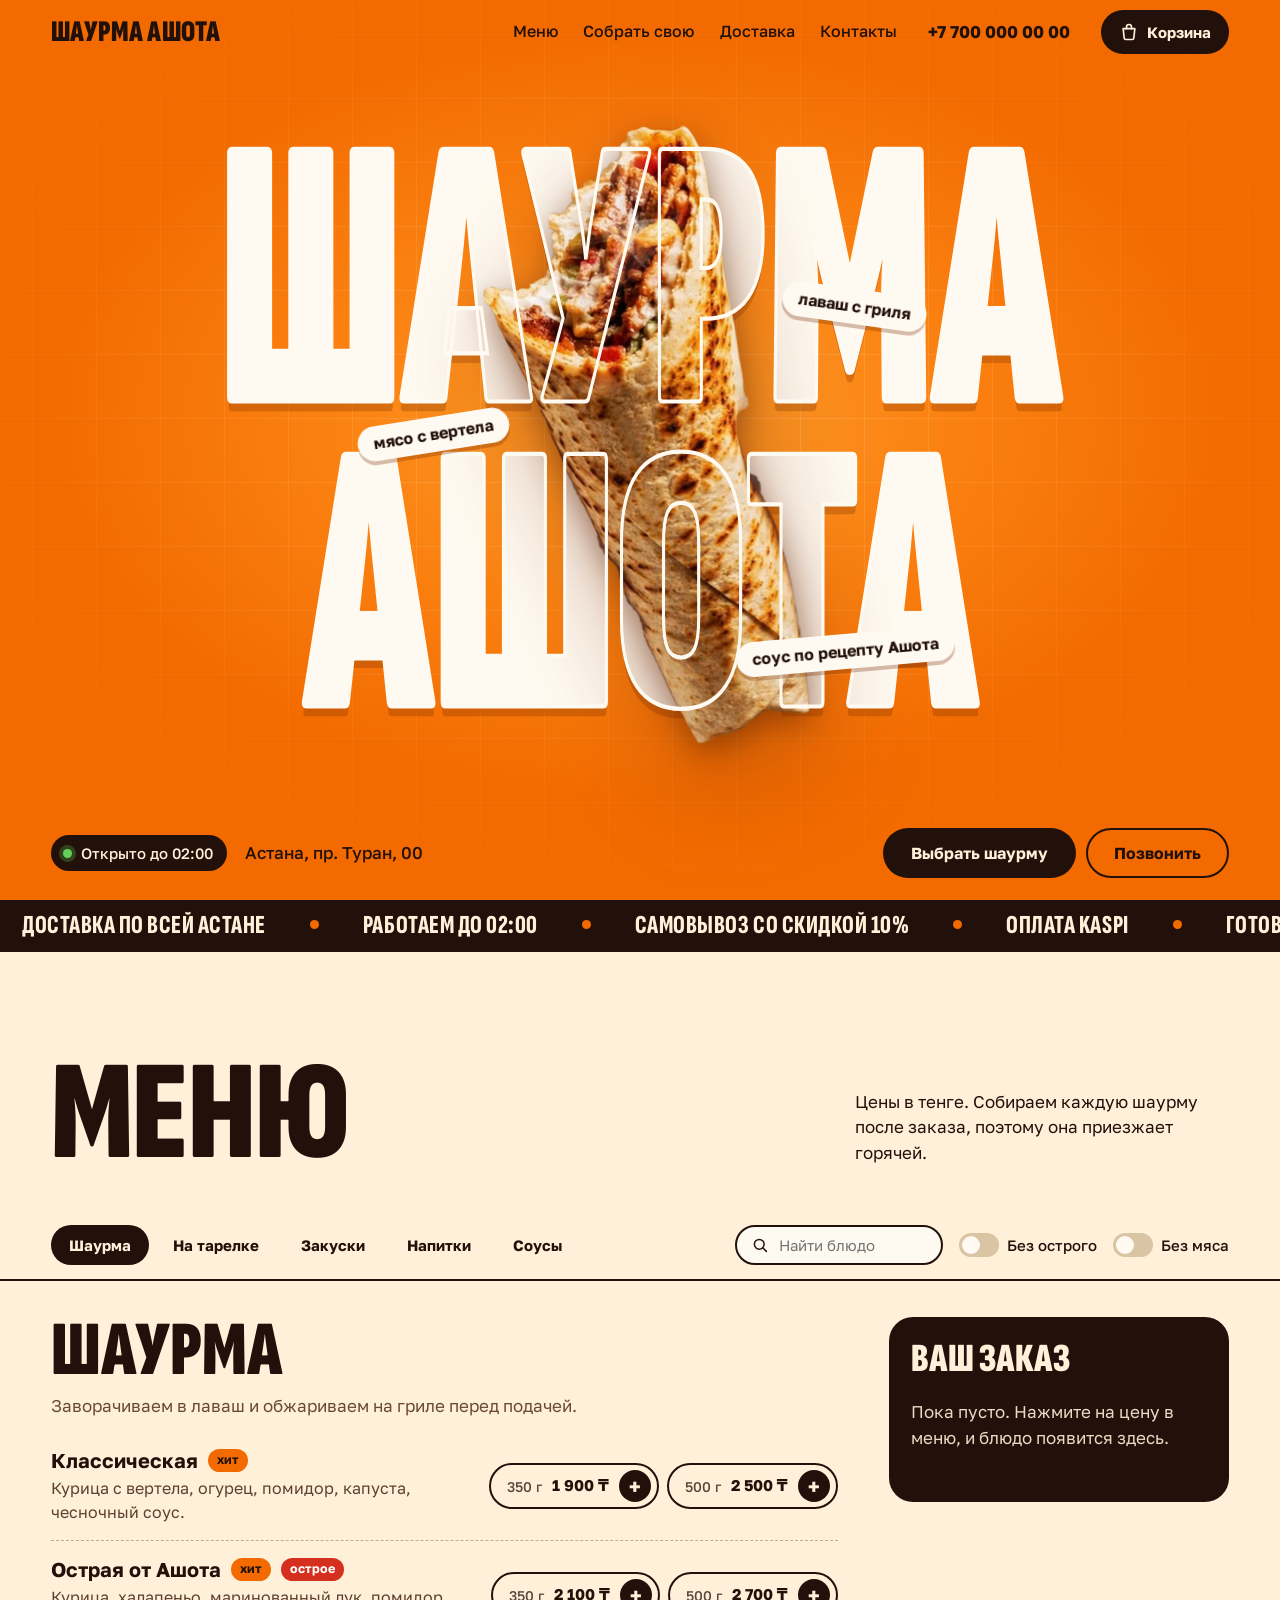
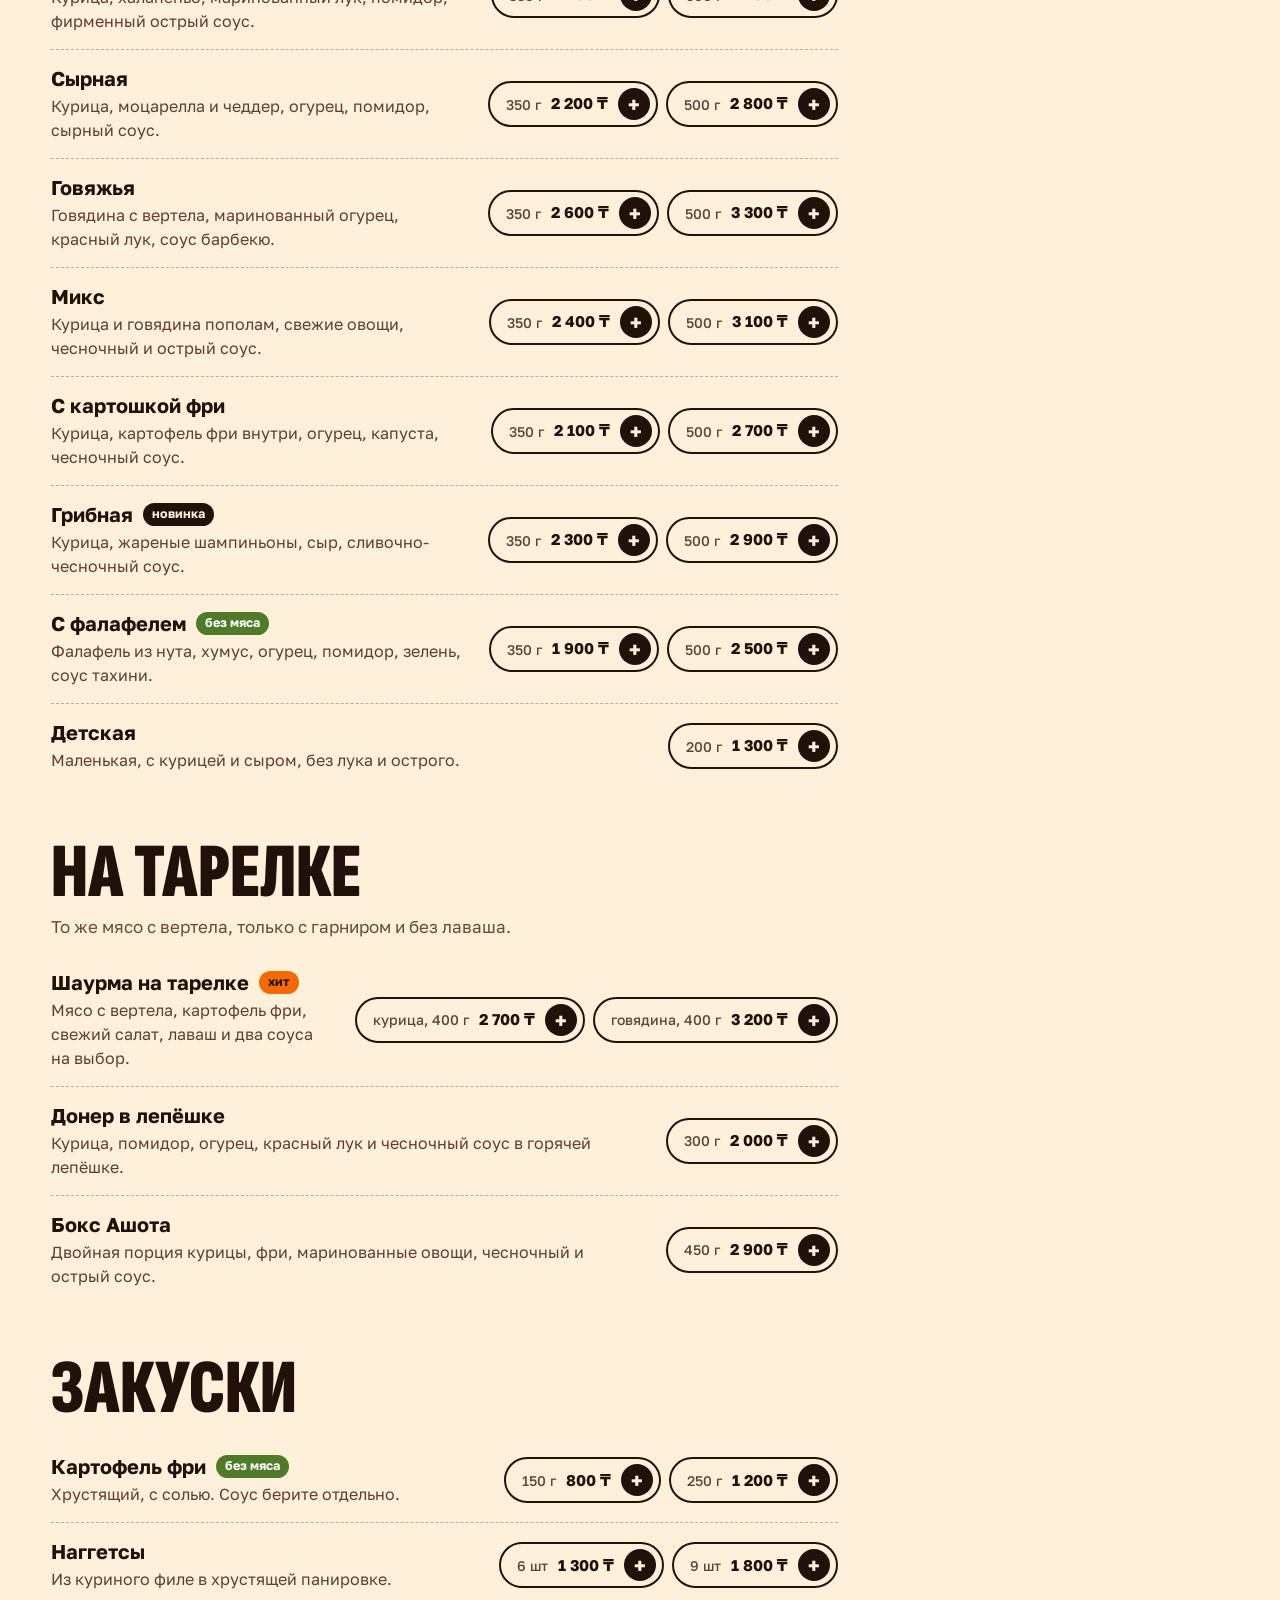
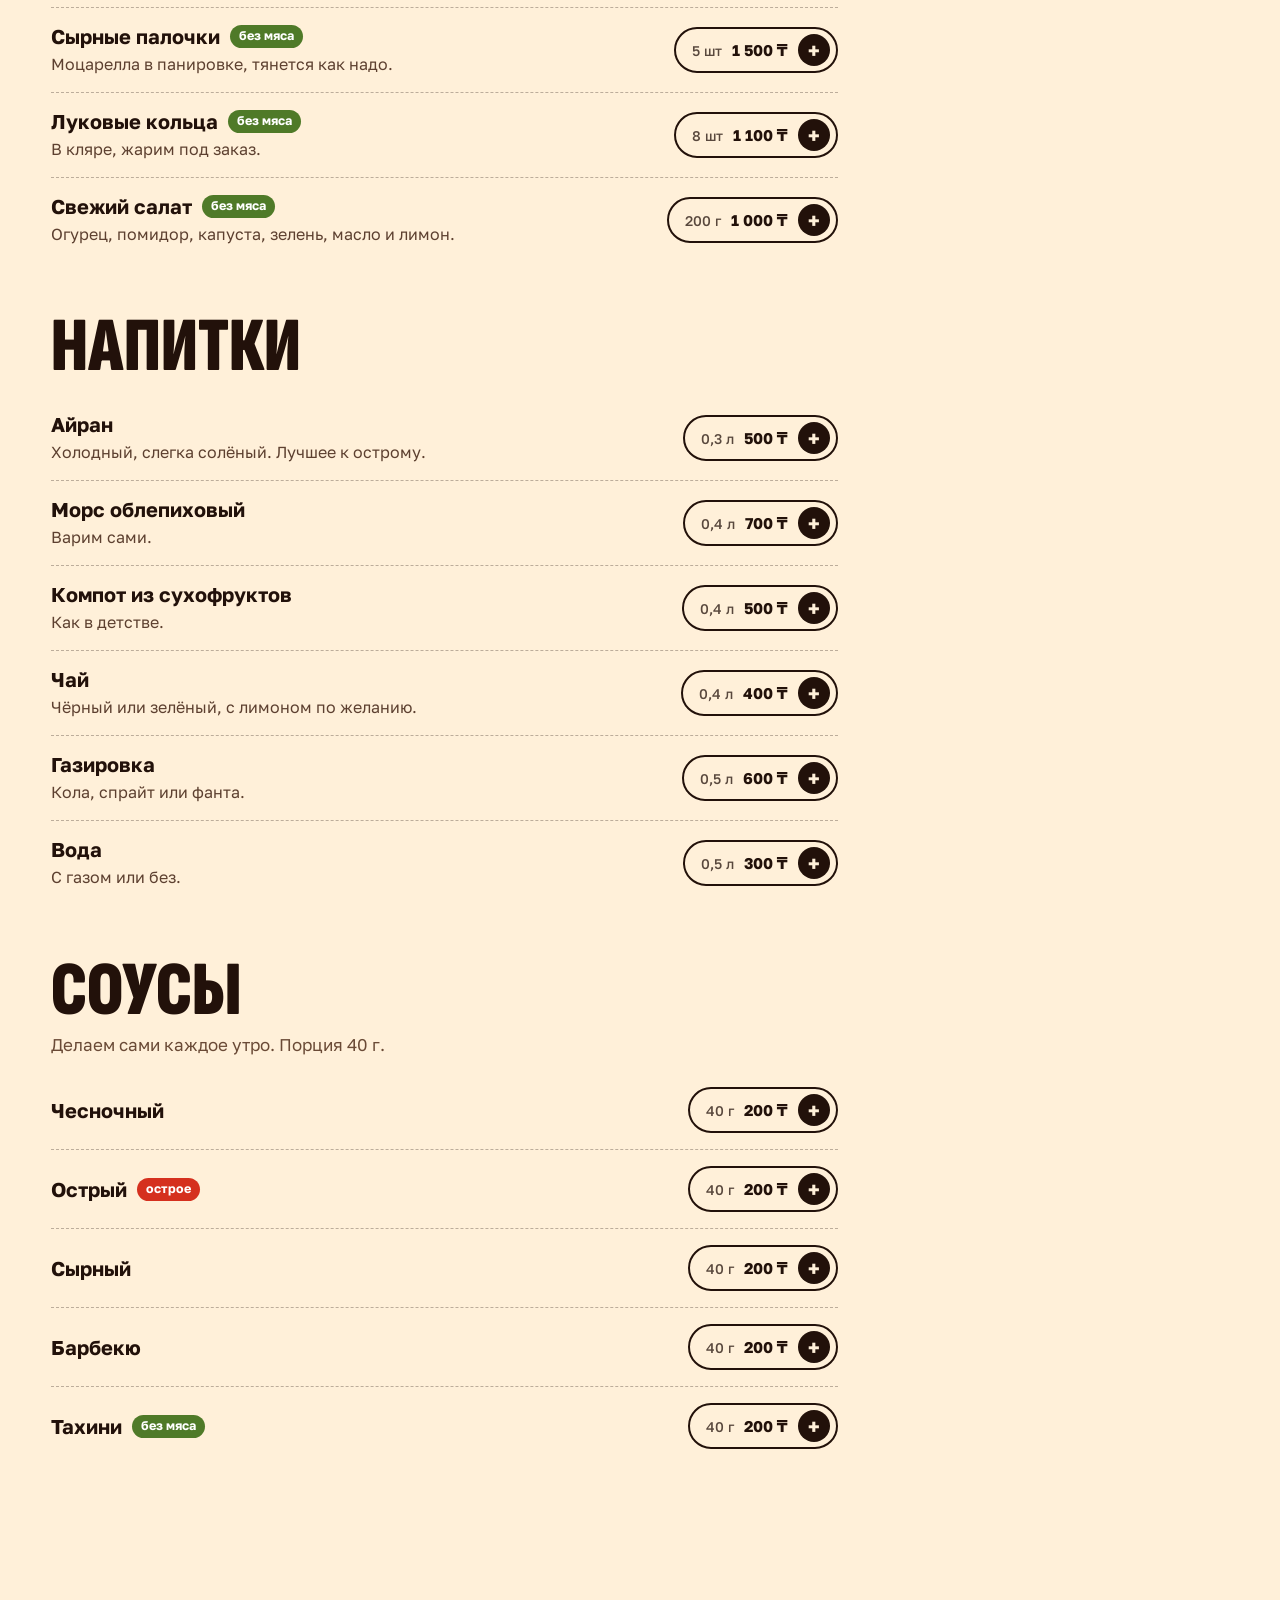
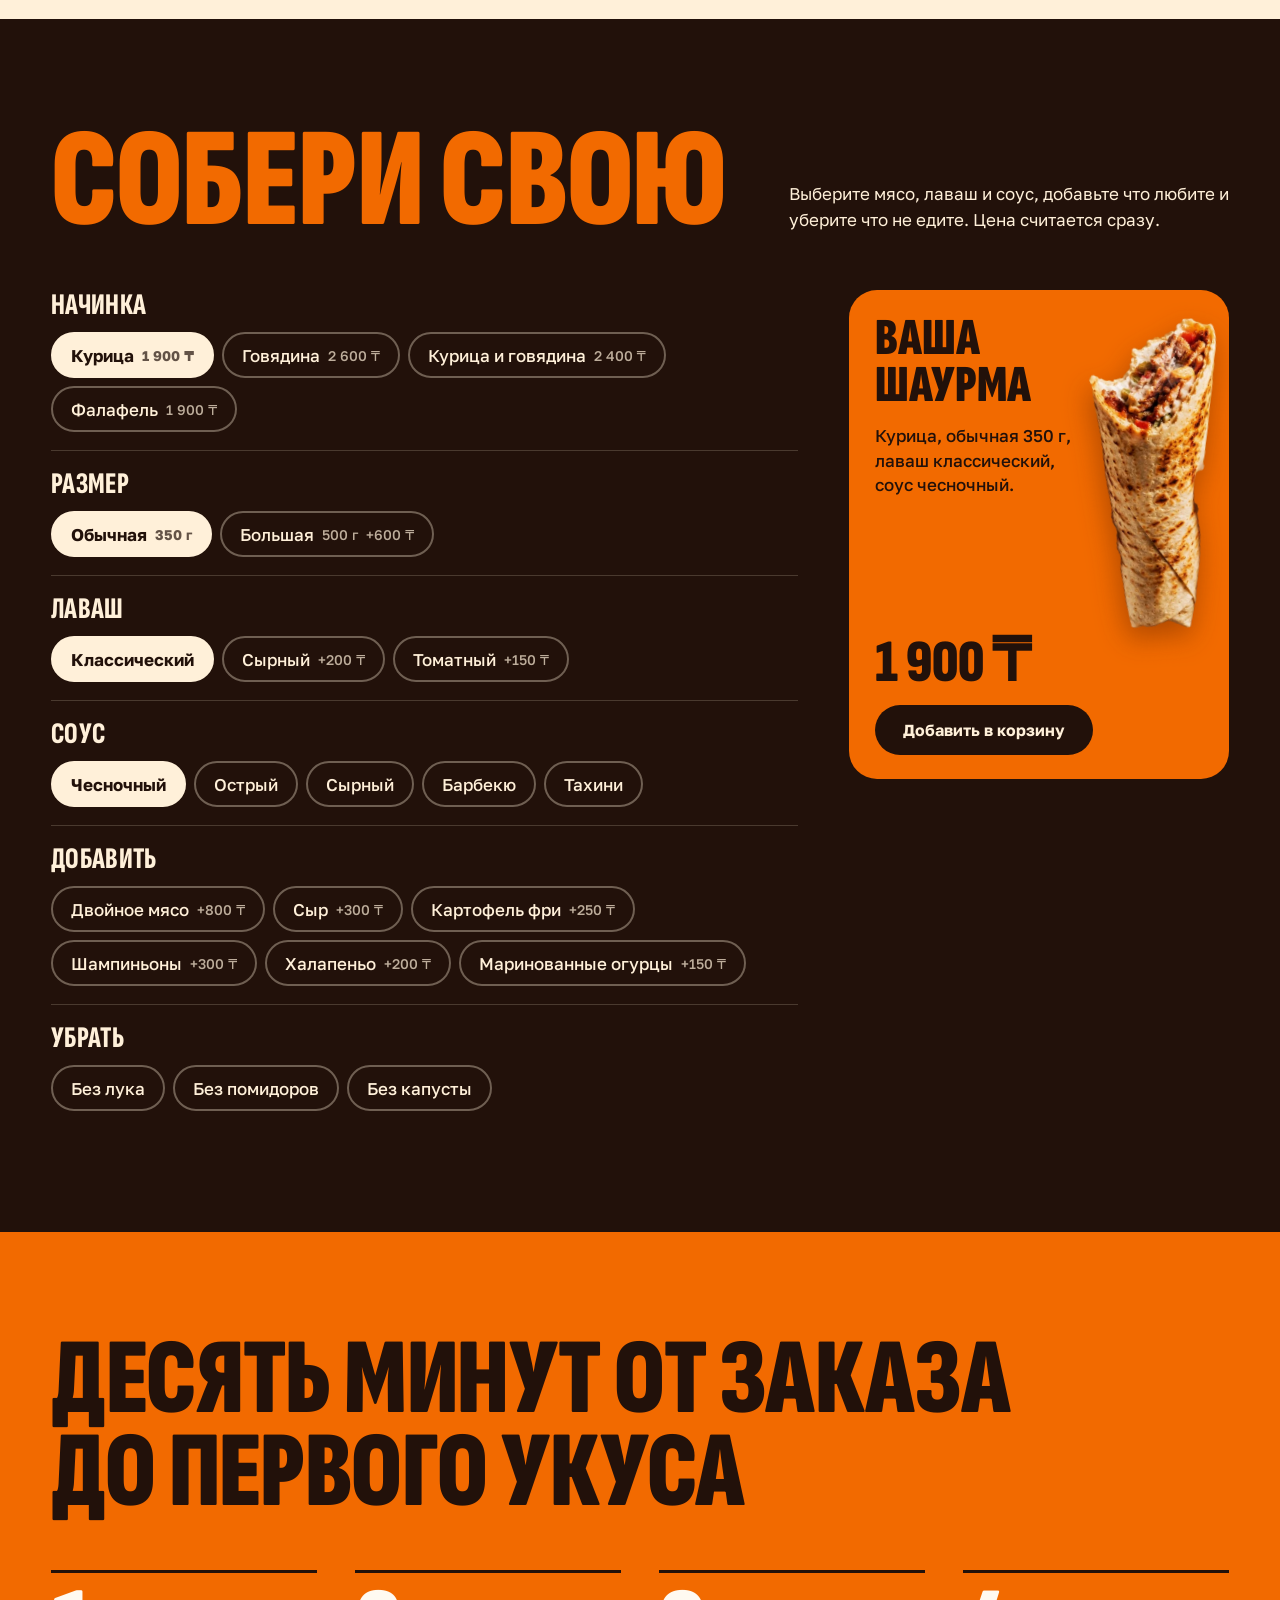
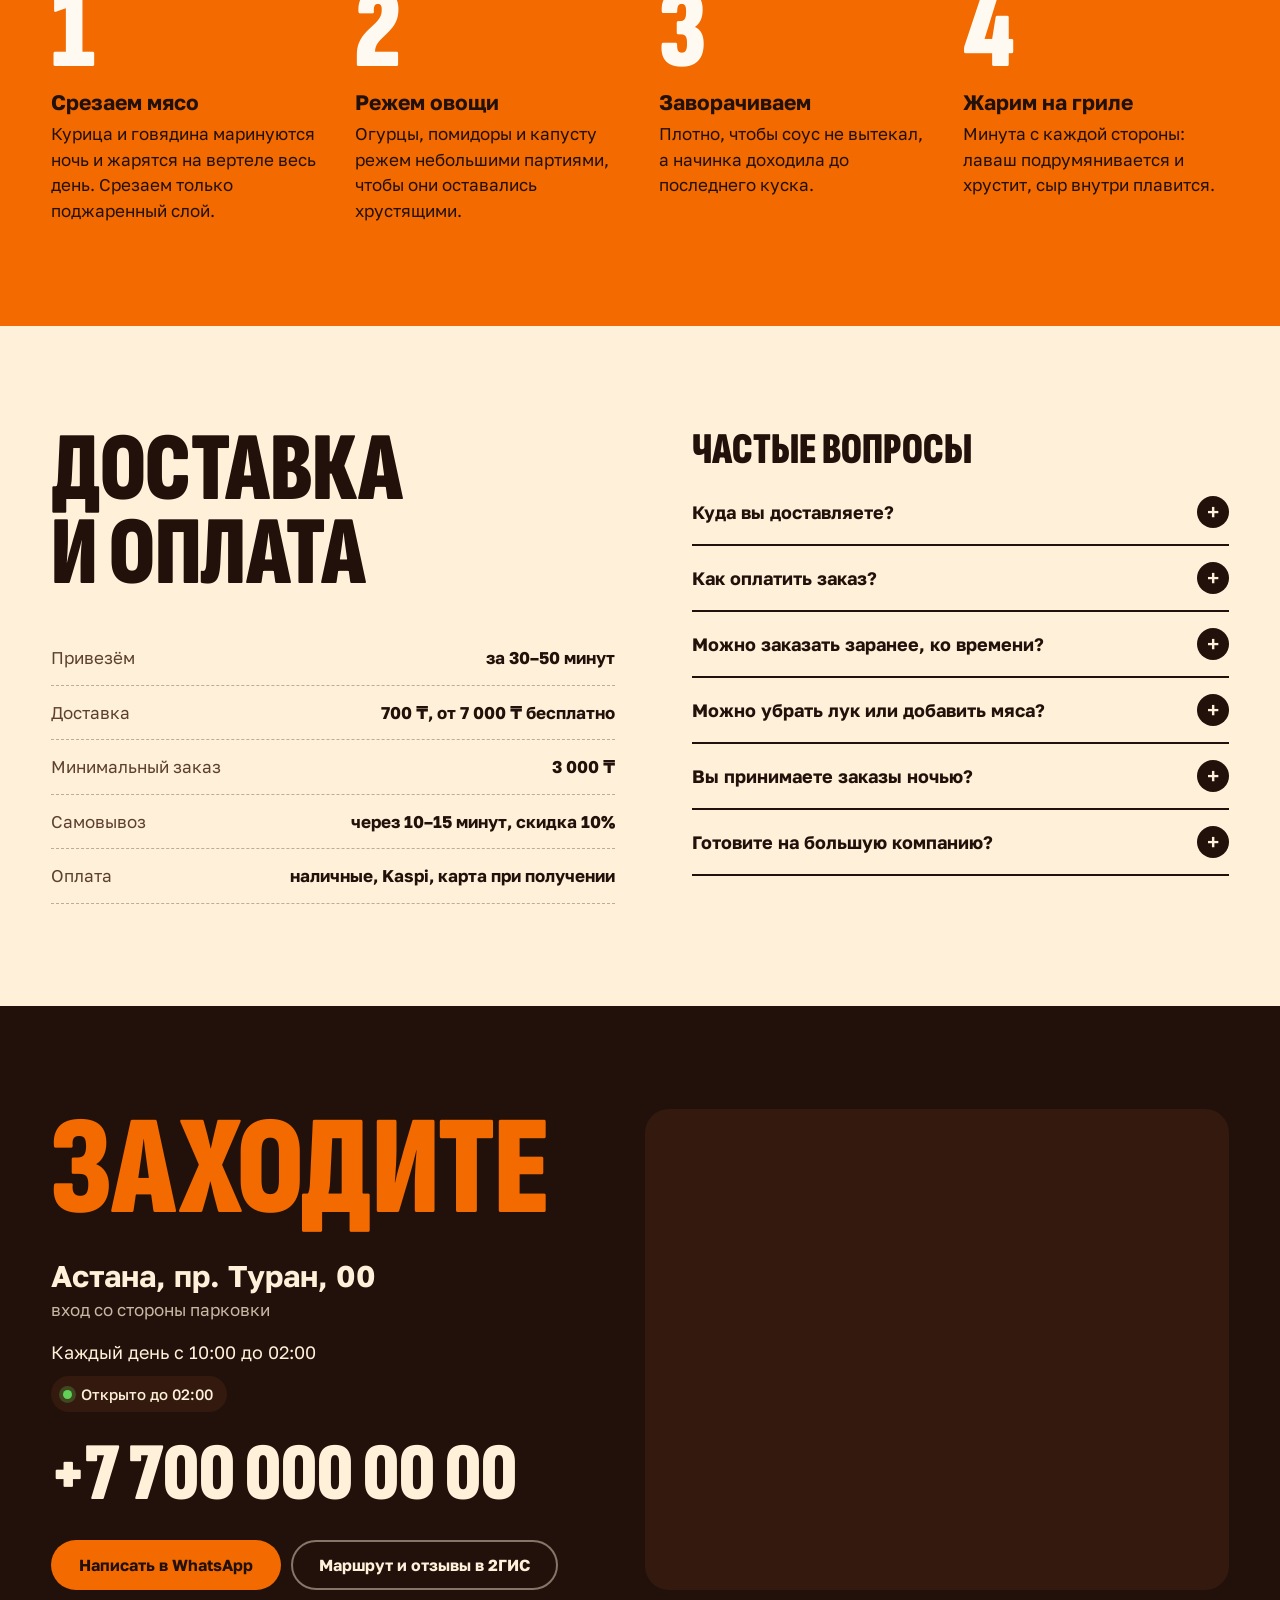
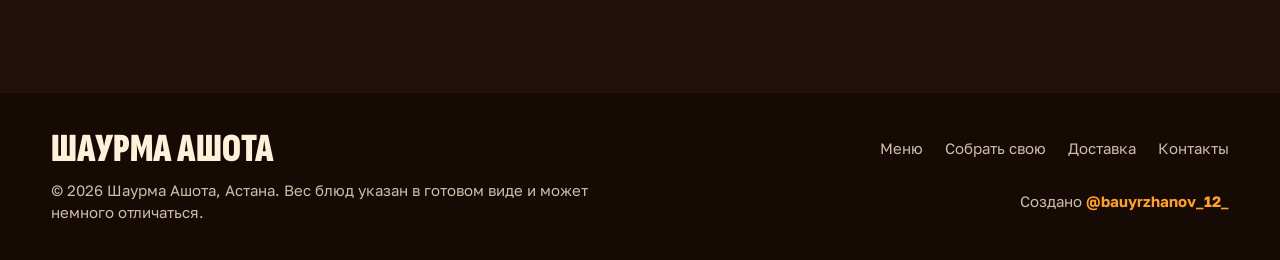
==== index.html @ ca45db17 "сайт шаурма ашота: главный экран, меню, конструктор, корзина с заказом в whatsapp Co-Authored-By: Cl" ====
<!doctype html>
<html lang="ru">
<head>
<meta charset="utf-8">
<meta name="viewport" content="width=device-width, initial-scale=1, viewport-fit=cover">
<title>Шаурма Ашота — горячая шаурма с доставкой по Астане</title>
<meta name="description" content="Шаурма Ашота в Астане: мясо с вертела, лаваш с гриля, соусы собственного приготовления. Доставка за 30–50 минут и самовывоз каждый день до 02:00.">
<meta name="theme-color" content="#f26a00">
<meta property="og:type" content="website">
<meta property="og:locale" content="ru_KZ">
<meta property="og:title" content="Шаурма Ашота — горячая шаурма в Астане">
<meta property="og:description" content="Мясо с вертела, лаваш с гриля, соусы собственного приготовления. Доставка и самовывоз до 02:00.">
<meta property="og:image" content="assets/img/og.jpg">
<meta name="twitter:card" content="summary_large_image">
<link rel="icon" href="assets/img/favicon.svg" type="image/svg+xml">
<link rel="manifest" href="manifest.webmanifest">
<link rel="preload" href="assets/fonts/sofia-sans-extra-condensed-cyrillic-900-normal.woff2" as="font" type="font/woff2" crossorigin>
<link rel="preload" href="assets/img/shawarma.webp" as="image" imagesrcset="assets/img/shawarma-450.webp 450w, assets/img/shawarma.webp 900w" imagesizes="(max-width: 700px) 60vw, 420px">
<link rel="stylesheet" href="css/style.css">
</head>
<body>

<a class="skip" href="#menu">Перейти к меню</a>

<header class="top" id="header">
  <a class="top__logo" href="#top" aria-label="Шаурма Ашота, наверх">Шаурма Ашота</a>
  <nav class="top__nav" id="nav" aria-label="Разделы сайта">
    <a href="#menu">Меню</a>
    <a href="#build">Собрать свою</a>
    <a href="#delivery">Доставка</a>
    <a href="#contacts">Контакты</a>
  </nav>
  <a class="top__phone" data-phone-link href="tel:+77000000000"><span data-phone>+7 700 000 00 00</span></a>
  <button class="top__cart" type="button" data-open-cart aria-haspopup="dialog">
    <svg viewBox="0 0 24 24" width="20" height="20" aria-hidden="true"><path d="M5 8h14l-1.2 11.2a2 2 0 0 1-2 1.8H8.2a2 2 0 0 1-2-1.8L5 8Z" fill="none" stroke="currentColor" stroke-width="2" stroke-linejoin="round"/><path d="M9 8V6a3 3 0 0 1 6 0v2" fill="none" stroke="currentColor" stroke-width="2" stroke-linecap="round"/></svg>
    <span>Корзина</span>
    <b class="top__count" data-cart-count hidden>0</b>
  </button>
  <button class="top__burger" type="button" id="burger" aria-expanded="false" aria-controls="nav" aria-label="Открыть разделы">
    <span></span><span></span>
  </button>
</header>

<main>

<!-- главный экран -->
<section class="hero" id="top">
  <div class="hero__stage" id="stage">
    <h1 class="hero__title">
      <span class="hero__word hero__word--top">Шаурма</span>
      <span class="hero__word hero__word--bottom">Ашота</span>
    </h1>

    <picture class="hero__photo" id="heroPhoto">
      <img src="assets/img/shawarma.webp"
           srcset="assets/img/shawarma-450.webp 450w, assets/img/shawarma.webp 900w"
           sizes="(max-width: 700px) 60vw, 420px"
           width="900" height="1948" alt="Горячая шаурма с курицей, овощами и чесночным соусом" fetchpriority="high">
    </picture>

    <!-- контур букв поверх фото -->
    <div class="hero__title hero__title--outline" aria-hidden="true">
      <span class="hero__word hero__word--top">Шаурма</span>
      <span class="hero__word hero__word--bottom">Ашота</span>
    </div>

    <span class="sticker sticker--a">мясо с вертела</span>
    <span class="sticker sticker--b">лаваш с гриля</span>
    <span class="sticker sticker--c">соус по рецепту Ашота</span>
  </div>

  <div class="hero__bar">
    <p class="hero__status">
      <span class="status" data-status><i></i><span data-status-text>Каждый день с 10:00 до 02:00</span></span>
      <span class="hero__where"><span data-city>Астана</span>, <span data-address>пр. Туран, 00</span></span>
    </p>
    <div class="hero__actions">
      <a class="btn btn--dark" href="#menu">Выбрать шаурму</a>
      <a class="btn btn--ghost" data-phone-link href="tel:+77000000000">Позвонить</a>
    </div>
  </div>
</section>

<!-- бегущая строка -->
<div class="ticker" aria-hidden="true">
  <div class="ticker__track">
    <span>доставка по всей Астане</span><span>работаем до 02:00</span><span>самовывоз со скидкой <b data-pickup-discount>10</b>%</span><span>оплата Kaspi</span><span>готовим за 10 минут</span>
    <span>доставка по всей Астане</span><span>работаем до 02:00</span><span>самовывоз со скидкой <b data-pickup-discount>10</b>%</span><span>оплата Kaspi</span><span>готовим за 10 минут</span>
  </div>
</div>

<!-- меню -->
<section class="menu" id="menu">
  <div class="menu__head">
    <h2 class="h-display">Меню</h2>
    <p class="menu__lead">Цены в тенге. Собираем каждую шаурму после заказа, поэтому она приезжает горячей.</p>
  </div>

  <div class="menu__tools" id="menuTools">
    <div class="menu__filters">
      <label class="search">
        <span class="visually-hidden">Поиск по меню</span>
        <svg viewBox="0 0 24 24" width="18" height="18" aria-hidden="true"><circle cx="11" cy="11" r="6.5" fill="none" stroke="currentColor" stroke-width="2"/><path d="m16 16 4.5 4.5" stroke="currentColor" stroke-width="2" stroke-linecap="round"/></svg>
        <input type="search" id="search" placeholder="Найти блюдо" autocomplete="off">
      </label>
      <label class="switch"><input type="checkbox" id="noHot"><span>Без острого</span></label>
      <label class="switch"><input type="checkbox" id="vegOnly"><span>Без мяса</span></label>
    </div>
    <div class="chips" id="chips" role="navigation" aria-label="Категории меню"></div>
  </div>

  <div class="menu__body">
    <div class="menu__list" id="menuList" aria-live="polite">
      <noscript><p class="menu__empty">Чтобы увидеть меню и собрать заказ, включите JavaScript. Или просто позвоните: +7 700 000 00 00.</p></noscript>
    </div>

    <aside class="side" aria-label="Ваш заказ">
      <h3 class="side__title">Ваш заказ</h3>
      <div class="side__items" data-cart-items="side"></div>
      <div class="side__foot" data-cart-foot="side"></div>
    </aside>
  </div>
</section>

<!-- конструктор -->
<section class="build" id="build">
  <div class="build__head">
    <h2 class="h-display">Собери свою</h2>
    <p>Выберите мясо, лаваш и соус, добавьте что любите и уберите что не едите. Цена считается сразу.</p>
  </div>
  <div class="build__grid">
    <form class="build__form" id="builder" novalidate></form>
    <aside class="build__card" aria-live="polite">
      <img class="build__img" src="assets/img/shawarma-450.webp" width="450" height="974" alt="" loading="lazy">
      <h3 class="build__name">Ваша шаурма</h3>
      <p class="build__desc" id="buildDesc"></p>
      <div class="build__row">
        <output class="build__price" id="buildPrice" for="builder">0 ₸</output>
        <button class="btn btn--fire" type="button" id="buildAdd">Добавить в корзину</button>
      </div>
    </aside>
  </div>
</section>

<!-- как готовим -->
<section class="how" id="how">
  <h2 class="h-display">Десять минут от заказа до первого укуса</h2>
  <ol class="how__steps">
    <li><h3>Срезаем мясо</h3><p>Курица и говядина маринуются ночь и жарятся на вертеле весь день. Срезаем только поджаренный слой.</p></li>
    <li><h3>Режем овощи</h3><p>Огурцы, помидоры и капусту режем небольшими партиями, чтобы они оставались хрустящими.</p></li>
    <li><h3>Заворачиваем</h3><p>Плотно, чтобы соус не вытекал, а начинка доходила до последнего куска.</p></li>
    <li><h3>Жарим на гриле</h3><p>Минута с каждой стороны: лаваш подрумянивается и хрустит, сыр внутри плавится.</p></li>
  </ol>
</section>

<!-- доставка -->
<section class="delivery" id="delivery">
  <div class="delivery__grid">
    <div>
      <h2 class="h-display">Доставка и оплата</h2>
      <dl class="facts">
        <div><dt>Привезём</dt><dd>за <span data-delivery-time>30–50 минут</span></dd></div>
        <div><dt>Доставка</dt><dd><span data-delivery-fee>700</span> ₸, от <span data-delivery-free>7 000</span> ₸ бесплатно</dd></div>
        <div><dt>Минимальный заказ</dt><dd><span data-delivery-min>3 000</span> ₸</dd></div>
        <div><dt>Самовывоз</dt><dd>через <span data-pickup-time>10–15 минут</span>, скидка <span data-pickup-discount>10</span>%</dd></div>
        <div><dt>Оплата</dt><dd>наличные, Kaspi, карта при получении</dd></div>
      </dl>
    </div>
    <div class="faq" id="faq">
      <h3 class="faq__title">Частые вопросы</h3>
    </div>
  </div>
</section>

<!-- контакты -->
<section class="contacts" id="contacts">
  <div class="contacts__grid">
    <div class="contacts__info">
      <h2 class="h-display">Заходите</h2>
      <address>
        <p class="contacts__addr"><span data-city>Астана</span>, <span data-address>пр. Туран, 00</span></p>
        <p class="contacts__landmark" data-landmark></p>
      </address>
      <p class="contacts__hours">Каждый день с <span data-open>10:00</span> до <span data-close>02:00</span></p>
      <p class="contacts__status"><span class="status status--onDark" data-status><i></i><span data-status-text></span></span></p>
      <a class="contacts__phone" data-phone-link href="tel:+77000000000"><span data-phone>+7 700 000 00 00</span></a>
      <div class="contacts__links">
        <a class="btn btn--fire" data-wa-link href="#" target="_blank" rel="noopener">Написать в WhatsApp</a>
        <a class="btn btn--line" data-2gis-link href="#" target="_blank" rel="noopener">Маршрут и отзывы в 2ГИС</a>
        <a class="btn btn--line" data-ig-link href="#" target="_blank" rel="noopener" hidden>Instagram</a>
      </div>
    </div>
    <div class="contacts__map">
      <iframe id="map" title="Карта: Шаурма Ашота в Астане" loading="lazy" referrerpolicy="no-referrer-when-downgrade"></iframe>
    </div>
  </div>
</section>

</main>

<footer class="foot">
  <p class="foot__brand">Шаурма Ашота</p>
  <nav class="foot__nav" aria-label="Разделы в подвале">
    <a href="#menu">Меню</a><a href="#build">Собрать свою</a><a href="#delivery">Доставка</a><a href="#contacts">Контакты</a>
  </nav>
  <p class="foot__copy">© <span id="year">2026</span> Шаурма Ашота, Астана. Вес блюд указан в готовом виде и может немного отличаться.</p>
  <p class="foot__made">Создано <a href="https://t.me/bauyrzhanov_12_" target="_blank" rel="noopener">@bauyrzhanov_12_</a></p>
</footer>

<!-- нижняя панель корзины на телефоне -->
<button class="dock" type="button" data-open-cart hidden>
  <span class="dock__count" data-cart-count>0</span>
  <span class="dock__label">Корзина</span>
  <span class="dock__sum" data-cart-sum>0 ₸</span>
</button>

<!-- корзина и оформление -->
<dialog class="cart" id="cart" aria-labelledby="cartTitle">
  <div class="cart__inner">
    <header class="cart__head">
      <h2 class="cart__title" id="cartTitle">Корзина</h2>
      <button class="cart__close" type="button" data-close-cart aria-label="Закрыть корзину">
        <svg viewBox="0 0 24 24" width="22" height="22" aria-hidden="true"><path d="M5 5l14 14M19 5 5 19" stroke="currentColor" stroke-width="2.2" stroke-linecap="round"/></svg>
      </button>
    </header>

    <div class="cart__scroll" id="cartScroll">
      <div class="cart__items" data-cart-items="cart"></div>

      <form class="order" id="order" novalidate hidden>
        <fieldset class="order__mode">
          <legend class="visually-hidden">Способ получения</legend>
          <label><input type="radio" name="mode" value="delivery" checked><span>Доставка</span></label>
          <label><input type="radio" name="mode" value="pickup"><span>Самовывоз</span></label>
        </fieldset>
        <p class="order__hint" id="modeHint"></p>

        <div class="field">
          <label for="f-name">Имя</label>
          <input id="f-name" name="name" type="text" autocomplete="given-name" required>
          <p class="field__err" data-err="name"></p>
        </div>
        <div class="field">
          <label for="f-phone">Телефон</label>
          <input id="f-phone" name="phone" type="tel" inputmode="tel" autocomplete="tel" placeholder="+7 (___) ___-__-__" required>
          <p class="field__err" data-err="phone"></p>
        </div>

        <div data-only="delivery">
          <div class="field">
            <label for="f-street">Улица и дом</label>
            <input id="f-street" name="street" type="text" autocomplete="street-address" placeholder="Например, Кабанбай батыра, 11">
            <p class="field__err" data-err="street"></p>
          </div>
          <div class="field-row">
            <div class="field"><label for="f-flat">Квартира, офис</label><input id="f-flat" name="flat" type="text" inputmode="numeric"></div>
            <div class="field"><label for="f-entrance">Подъезд</label><input id="f-entrance" name="entrance" type="text" inputmode="numeric"></div>
            <div class="field"><label for="f-floor">Этаж</label><input id="f-floor" name="floor" type="text" inputmode="numeric"></div>
          </div>
        </div>

        <div class="field">
          <label for="f-time">Когда</label>
          <select id="f-time" name="time"></select>
        </div>

        <div class="field">
          <label for="f-pay">Оплата</label>
          <select id="f-pay" name="pay">
            <option value="Kaspi перевод">Kaspi перевод</option>
            <option value="Наличные">Наличные</option>
            <option value="Картой при получении">Картой при получении</option>
          </select>
        </div>
        <div class="field" data-only="cash" hidden>
          <label for="f-change">Сдача с какой купюры</label>
          <input id="f-change" name="change" type="text" inputmode="numeric" placeholder="Например, 10 000">
        </div>

        <div class="field">
          <label for="f-comment">Комментарий</label>
          <textarea id="f-comment" name="comment" rows="2" placeholder="Код домофона, без лука, не звонить в дверь"></textarea>
        </div>
      </form>

      <div class="done" id="done" hidden>
        <h3>Заказ собран</h3>
        <p>Мы открыли WhatsApp с готовым сообщением. Нажмите «Отправить», и мы сразу подтвердим заказ и время.</p>
        <p>Если WhatsApp не открылся, позвоните: <a data-phone-link href="tel:+77000000000"><span data-phone>+7 700 000 00 00</span></a></p>
        <div class="done__actions">
          <a class="btn btn--fire" id="doneWa" href="#" target="_blank" rel="noopener">Открыть WhatsApp ещё раз</a>
          <button class="btn btn--line-dark" type="button" data-close-cart>Вернуться на сайт</button>
        </div>
      </div>
    </div>

    <footer class="cart__foot" data-cart-foot="cart"></footer>
  </div>
</dialog>

<div class="toast" id="toast" role="status" aria-live="polite"></div>

<script src="js/data.js"></script>
<script src="js/app.js"></script>
</body>
</html>
---- css/style.css ----
/* ---------- шрифты ---------- */
@font-face{font-family:"Sofia Sans XC";font-weight:800;font-display:swap;src:url(../assets/fonts/sofia-sans-extra-condensed-cyrillic-800-normal.woff2) format("woff2");unicode-range:U+0301,U+0400-045F,U+0490-0491,U+04B0-04B1,U+2116}
@font-face{font-family:"Sofia Sans XC";font-weight:800;font-display:swap;src:url(../assets/fonts/sofia-sans-extra-condensed-latin-800-normal.woff2) format("woff2");unicode-range:U+0000-00FF,U+0131,U+0152-0153,U+02C6,U+02DA,U+02DC,U+2000-206F,U+20AC,U+2122,U+2212}
@font-face{font-family:"Sofia Sans XC";font-weight:900;font-display:swap;src:url(../assets/fonts/sofia-sans-extra-condensed-cyrillic-900-normal.woff2) format("woff2");unicode-range:U+0301,U+0400-045F,U+0490-0491,U+04B0-04B1,U+2116}
@font-face{font-family:"Sofia Sans XC";font-weight:900;font-display:swap;src:url(../assets/fonts/sofia-sans-extra-condensed-latin-900-normal.woff2) format("woff2");unicode-range:U+0000-00FF,U+0131,U+0152-0153,U+02C6,U+02DA,U+02DC,U+2000-206F,U+20AC,U+2122,U+2212}
@font-face{font-family:"Golos Text";font-weight:400;font-display:swap;src:url(../assets/fonts/golos-text-cyrillic-400-normal.woff2) format("woff2");unicode-range:U+0301,U+0400-045F,U+0490-0491,U+04B0-04B1,U+2116}
@font-face{font-family:"Golos Text";font-weight:400;font-display:swap;src:url(../assets/fonts/golos-text-latin-400-normal.woff2) format("woff2");unicode-range:U+0000-00FF,U+0131,U+0152-0153,U+02C6,U+02DA,U+02DC,U+2000-206F,U+20AC,U+2122,U+2212}
@font-face{font-family:"Golos Text";font-weight:500;font-display:swap;src:url(../assets/fonts/golos-text-cyrillic-500-normal.woff2) format("woff2");unicode-range:U+0301,U+0400-045F,U+0490-0491,U+04B0-04B1,U+2116}
@font-face{font-family:"Golos Text";font-weight:500;font-display:swap;src:url(../assets/fonts/golos-text-latin-500-normal.woff2) format("woff2");unicode-range:U+0000-00FF,U+0131,U+0152-0153,U+02C6,U+02DA,U+02DC,U+2000-206F,U+20AC,U+2122,U+2212}
@font-face{font-family:"Golos Text";font-weight:700;font-display:swap;src:url(../assets/fonts/golos-text-cyrillic-700-normal.woff2) format("woff2");unicode-range:U+0301,U+0400-045F,U+0490-0491,U+04B0-04B1,U+2116}
@font-face{font-family:"Golos Text";font-weight:700;font-display:swap;src:url(../assets/fonts/golos-text-latin-700-normal.woff2) format("woff2");unicode-range:U+0000-00FF,U+0131,U+0152-0153,U+02C6,U+02DA,U+02DC,U+2000-206F,U+20AC,U+2122,U+2212}

/* ---------- основа ---------- */
:root{
  --fire:#f26a00;      /* оранжевый фон, как на вывеске */
  --ember:#ffa02e;     /* горячий центр */
  --char:#22110a;      /* подгоревшая корочка */
  --char-2:#34190e;
  --lavash:#fff0d9;    /* лаваш */
  --sauce:#fffaf1;     /* чесночный соус */
  --tomato:#d5301e;
  --pickle:#4f7a28;
  --display:"Sofia Sans XC","Arial Narrow","Roboto Condensed",Impact,sans-serif;
  --text:"Golos Text",system-ui,-apple-system,"Segoe UI",Roboto,sans-serif;
  --header-h:64px;
  --pad:clamp(16px,4vw,56px);
  --ease:cubic-bezier(.2,.8,.2,1);
}
*,*::before,*::after{box-sizing:border-box}
html{scroll-behavior:smooth;scroll-padding-top:calc(var(--header-h) + 12px);-webkit-text-size-adjust:100%}
body{margin:0;font-family:var(--text);font-size:17px;line-height:1.5;color:var(--char);background:var(--fire);overflow-x:hidden}
h1,h2,h3,p,ol,ul,dl,dd,figure,fieldset{margin:0;padding:0}
fieldset{border:0;min-width:0}
img{max-width:100%;height:auto;display:block}
a{color:inherit}
button,input,select,textarea{font:inherit;color:inherit}
button{cursor:pointer}
:focus-visible{outline:3px solid var(--char);outline-offset:3px;border-radius:6px}
.build :focus-visible,.contacts :focus-visible,.foot :focus-visible,.top.is-solid :focus-visible{outline-color:var(--ember)}
[hidden]{display:none !important}
.visually-hidden{position:absolute;width:1px;height:1px;overflow:hidden;clip-path:inset(50%);white-space:nowrap}
.skip{position:absolute;left:12px;top:-60px;z-index:100;background:var(--char);color:var(--lavash);padding:10px 16px;border-radius:999px;text-decoration:none}
.skip:focus{top:12px}

.h-display{font-family:var(--display);font-weight:900;text-transform:uppercase;line-height:.86;letter-spacing:-.005em;font-size:clamp(64px,11vw,168px);text-wrap:balance}

/* ---------- кнопки ---------- */
.btn{display:inline-flex;align-items:center;justify-content:center;gap:8px;min-height:50px;padding:0 26px;border-radius:999px;border:2px solid transparent;font-weight:700;font-size:16px;text-decoration:none;white-space:nowrap;transition:transform .15s var(--ease),background-color .15s,color .15s}
.btn:active{transform:scale(.97)}
.btn--dark{background:var(--char);color:var(--lavash)}
.btn--dark:hover{background:#000}
.btn--ghost{border-color:var(--char);color:var(--char)}
.btn--ghost:hover{background:var(--char);color:var(--lavash)}
.btn--fire{background:var(--fire);color:var(--char)}
.btn--fire:hover{background:var(--ember)}
.btn--line{border-color:rgba(255,240,217,.45);color:var(--lavash)}
.btn--line:hover{border-color:var(--lavash)}
.btn--line-dark{border-color:var(--char);color:var(--char);background:transparent}
.btn--line-dark:hover{background:var(--char);color:var(--lavash)}
.btn[disabled]{opacity:.45;cursor:not-allowed}

/* ---------- шапка ---------- */
.top{position:fixed;inset:0 0 auto 0;z-index:40;height:var(--header-h);display:flex;align-items:center;gap:clamp(12px,2.4vw,32px);padding:0 var(--pad);color:var(--char);transition:background-color .25s,color .25s}
.top.is-solid{background:var(--char);color:var(--lavash)}
.top__logo{font-family:var(--display);font-weight:900;font-size:30px;line-height:1;text-transform:uppercase;text-decoration:none;letter-spacing:.01em;margin-right:auto}
.top__nav{display:flex;gap:clamp(14px,2vw,28px)}
.top__nav a{text-decoration:none;font-weight:500;font-size:16px;padding:6px 0;border-bottom:2px solid transparent}
.top__nav a:hover{border-bottom-color:currentColor}
.top__phone{text-decoration:none;font-weight:700;white-space:nowrap}
.top__cart{position:relative;display:inline-flex;align-items:center;gap:8px;height:44px;padding:0 18px;border-radius:999px;border:0;background:var(--char);color:var(--lavash);font-weight:700;font-size:15px}
.top.is-solid .top__cart{background:var(--fire);color:var(--char)}
.top__count{min-width:24px;height:24px;padding:0 6px;border-radius:999px;background:var(--lavash);color:var(--char);font-size:13px;display:inline-grid;place-items:center}
.top__count[hidden]{display:none}
.top__count.is-bump{animation:bump .35s var(--ease)}
@keyframes bump{40%{transform:scale(1.45)}}
.top__burger{display:none;width:44px;height:44px;border:0;background:none;padding:0;position:relative}
.top__burger span{position:absolute;left:10px;right:10px;height:2.5px;border-radius:2px;background:currentColor;transition:transform .2s var(--ease)}
.top__burger span:first-child{top:16px}
.top__burger span:last-child{top:25px}
.top__burger[aria-expanded="true"] span:first-child{transform:translateY(4.5px) rotate(45deg)}
.top__burger[aria-expanded="true"] span:last-child{transform:translateY(-4.5px) rotate(-45deg)}

@media (max-width:920px){
  .top__phone{display:none}
  .top__burger{display:block}
  .top__nav{position:fixed;inset:var(--header-h) 0 auto 0;flex-direction:column;gap:0;padding:8px var(--pad) 20px;background:var(--char);color:var(--lavash);transform:translateY(-110%);visibility:hidden;transition:transform .3s var(--ease),visibility 0s .3s}
  .top__nav.is-open{transform:none;visibility:visible;transition:transform .3s var(--ease)}
  .top__nav a{font-family:var(--display);font-weight:800;text-transform:uppercase;font-size:44px;line-height:1.15;border:0}
  .top.is-menu{background:var(--char);color:var(--lavash)}
  .top.is-menu .top__cart{background:var(--fire);color:var(--char)}
}
@media (max-width:480px){
  .top__cart span{display:none}
  .top__cart{padding:0 14px}
  .top__logo{font-size:26px}
}

/* ---------- главный экран ---------- */
.hero{position:relative;min-height:100svh;display:grid;grid-template-columns:minmax(0,1fr);grid-template-rows:1fr auto;padding-top:var(--header-h);overflow:hidden;
  background:radial-gradient(ellipse 60% 55% at 50% 46%,var(--ember) 0%,#fb8312 38%,var(--fire) 78%)}
.hero::before{content:"";position:absolute;inset:0;pointer-events:none;
  background-image:linear-gradient(rgba(255,244,224,.16) 1px,transparent 1px),linear-gradient(90deg,rgba(255,244,224,.16) 1px,transparent 1px);
  background-size:64px 64px;background-position:center;
  -webkit-mask-image:radial-gradient(ellipse 75% 70% at 50% 45%,#000 10%,transparent 85%);mask-image:radial-gradient(ellipse 75% 70% at 50% 45%,#000 10%,transparent 85%)}

.hero__stage{--fs:min(30vw,31.5svh);--sy:1.36;position:relative;display:grid;place-items:center;padding:8px 0;min-height:0}
.hero__stage > *{grid-area:1/1}
.hero__title{display:flex;flex-direction:column;align-items:center;font-family:var(--display);font-weight:900;font-size:var(--fs);line-height:calc(.79 * var(--sy));text-transform:uppercase;color:var(--sauce);white-space:nowrap;user-select:none;position:relative;z-index:1}
.hero__word{display:block;transform:scaleY(var(--sy));letter-spacing:-.005em}
.hero__word--top{text-shadow:0 .025em 0 rgba(120,44,0,.28)}
.hero__word--bottom{text-shadow:0 .025em 0 rgba(120,44,0,.28)}
.hero__title--outline{z-index:3;color:transparent;-webkit-text-stroke:max(1.5px,.011em) var(--sauce);pointer-events:none}
.hero__title--outline .hero__word{text-shadow:none}

.hero__photo{z-index:2;height:calc(var(--fs) * 1.66 * var(--sy));aspect-ratio:900/1948;--px:0px;--py:0px;--rot:-7deg;
  transform:translate3d(var(--px),var(--py),0) rotate(var(--rot));filter:drop-shadow(0 .9vw 1.2vw rgba(90,30,0,.5)) drop-shadow(0 3vw 4vw rgba(120,44,0,.35));will-change:transform}
.hero__photo img{width:100%;height:100%;object-fit:contain}

.sticker{z-index:4;position:absolute;grid-area:auto;background:var(--sauce);color:var(--char);font-weight:700;font-size:clamp(13px,1.25vw,18px);line-height:1.2;padding:.5em 1em;border-radius:999px;box-shadow:0 4px 0 rgba(120,44,0,.3);white-space:nowrap}
.sticker--a{right:calc(50% + var(--fs) * .46);top:47%;transform:rotate(-9deg)}
.sticker--b{left:calc(50% + var(--fs) * .5);top:30%;transform:rotate(8deg)}
.sticker--c{left:calc(50% + var(--fs) * .34);top:76%;transform:rotate(-5deg)}

.hero__bar{position:relative;z-index:5;display:flex;flex-wrap:wrap;align-items:center;justify-content:space-between;gap:14px 24px;padding:14px var(--pad) calc(22px + env(safe-area-inset-bottom))}
.hero__status{display:flex;flex-wrap:wrap;align-items:center;gap:8px 18px;font-weight:500}
.hero__actions{display:flex;gap:10px}

.status{display:inline-flex;align-items:center;gap:9px;padding:7px 14px 7px 12px;border-radius:999px;background:var(--char);color:var(--lavash);font-size:15px;font-weight:500}
.status i{width:9px;height:9px;border-radius:50%;background:#9a8a7c}
.status.is-open i{background:#62d256;box-shadow:0 0 0 4px rgba(98,210,86,.25)}
.status.is-closed i{background:var(--tomato)}
.status--onDark{background:var(--char-2)}

/* выход на сцену: один раз при загрузке */
.hero__word--top{animation:wordTop .9s var(--ease) both}
.hero__word--bottom{animation:wordBottom .9s var(--ease) .08s both}
.hero__photo{animation:drop 1s cubic-bezier(.2,1.25,.3,1) .25s both}
.sticker{animation:pop .5s cubic-bezier(.2,1.5,.4,1) both}
.sticker--a{animation-delay:.95s}.sticker--b{animation-delay:1.05s}.sticker--c{animation-delay:1.15s}
@keyframes wordTop{from{opacity:0;transform:translateY(-22%) scaleY(var(--sy))}}
@keyframes wordBottom{from{opacity:0;transform:translateY(22%) scaleY(var(--sy))}}
@keyframes drop{from{opacity:0;transform:translate3d(0,26%,0) rotate(18deg) scale(.8)}}
@keyframes pop{from{opacity:0;scale:.4}}

/* вертикальные экраны: буквы вытягиваем ещё выше */
@media (max-aspect-ratio:4/5){
  .hero__stage{--fs:31.5vw;--sy:1.78}
  .hero__photo{height:calc(var(--fs) * 1.6 * var(--sy))}
  .sticker--a{right:auto;left:4vw;top:46.5%}
  .sticker--b{left:auto;right:4vw;top:24%}
  .sticker--c{left:auto;right:5vw;top:79%}
  .hero__bar{flex-direction:column;align-items:stretch}
  .hero__status{justify-content:space-between}
  .hero__actions .btn{flex:1}
}
@media (max-aspect-ratio:4/5) and (min-height:780px){.hero__stage{--sy:2.05}}
@media (max-aspect-ratio:4/5) and (max-height:700px){.hero__stage{--sy:1.3}}

/* ---------- бегущая строка ---------- */
.ticker{background:var(--char);color:var(--lavash);overflow:hidden;padding:13px 0}
.ticker__track{display:flex;width:max-content;animation:ticker 32s linear infinite}
.ticker__track span{font-family:var(--display);font-weight:800;text-transform:uppercase;font-size:26px;line-height:1;letter-spacing:.02em;padding:0 22px;white-space:nowrap}
.ticker__track span::after{content:"";display:inline-block;vertical-align:middle;width:9px;height:9px;border-radius:50%;background:var(--fire);margin:-4px 0 0 44px}
.ticker__track b{font-weight:inherit}
@keyframes ticker{to{transform:translateX(-50%)}}

/* ---------- меню ---------- */
.menu{background:var(--lavash);padding:clamp(56px,8vw,112px) var(--pad) clamp(64px,8vw,120px)}
.menu__head{display:flex;flex-wrap:wrap;align-items:flex-end;justify-content:space-between;gap:12px 40px;margin-bottom:clamp(20px,3vw,36px)}
.menu__lead{max-width:34ch;font-size:17px;padding-bottom:.6em}

.menu__tools{position:sticky;top:var(--header-h);z-index:10;margin:0 calc(var(--pad) * -1);padding:10px var(--pad);background:var(--lavash);display:flex;flex-wrap:wrap;align-items:center;justify-content:space-between;gap:10px 20px;border-bottom:2px solid var(--char)}
.chips{order:-1;display:flex;gap:6px;overflow-x:auto;scrollbar-width:none;margin:0 -4px;padding:4px}
.chips::-webkit-scrollbar{display:none}
.chip{flex:none;height:40px;padding:0 16px;border-radius:999px;border:2px solid transparent;background:transparent;font-weight:700;font-size:15px;text-decoration:none;display:inline-flex;align-items:center}
.chip:hover{border-color:var(--char)}
.chip.is-active{background:var(--char);color:var(--lavash)}
.menu__filters{display:flex;flex-wrap:wrap;align-items:center;gap:8px 16px}
.search{display:flex;align-items:center;gap:8px;height:40px;padding:0 14px;border-radius:999px;border:2px solid var(--char);background:var(--sauce)}
.search input{border:0;background:none;outline:0;width:150px;font-size:15px}
.search:focus-within{outline:3px solid var(--fire);outline-offset:2px}
.switch{display:inline-flex;align-items:center;gap:8px;font-size:15px;font-weight:500;cursor:pointer;user-select:none}
.switch input{appearance:none;width:40px;height:24px;border-radius:999px;background:#d9c4a3;position:relative;margin:0;cursor:pointer;transition:background-color .15s}
.switch input::after{content:"";position:absolute;top:3px;left:3px;width:18px;height:18px;border-radius:50%;background:var(--sauce);transition:transform .18s var(--ease)}
.switch input:checked{background:var(--char)}
.switch input:checked::after{transform:translateX(16px)}

.menu__body{display:grid;grid-template-columns:minmax(0,1fr) 340px;gap:clamp(24px,4vw,64px);align-items:start;margin-top:clamp(20px,3vw,36px)}
.cat{padding-bottom:clamp(28px,4vw,52px)}
.cat__title{font-family:var(--display);font-weight:900;text-transform:uppercase;font-size:clamp(46px,6vw,84px);line-height:.9}
.cat__note{margin-top:6px;max-width:52ch;color:#6a4a36}
.cat__list{list-style:none;margin-top:14px}

.dish{display:grid;grid-template-columns:minmax(0,1fr) auto;gap:6px 24px;align-items:center;padding:16px 0;border-bottom:1.5px dashed rgba(34,17,10,.3)}
.dish:last-child{border-bottom:0}
.dish__name{font-size:20px;font-weight:700;line-height:1.25;display:flex;flex-wrap:wrap;align-items:center;gap:6px 10px}
.dish__desc{margin-top:3px;color:#5d4030;max-width:56ch;font-size:16px}
.tag{font-size:12.5px;font-weight:700;line-height:1;padding:5px 9px;border-radius:999px;white-space:nowrap}
.tag--hit{background:var(--fire);color:var(--char)}
.tag--hot{background:var(--tomato);color:#fff}
.tag--veg{background:var(--pickle);color:#fff}
.tag--new{background:var(--char);color:var(--lavash)}
.dish__buy{display:flex;flex-wrap:wrap;justify-content:flex-end;gap:8px}
.buy{display:inline-flex;align-items:center;gap:10px;height:46px;padding:0 6px 0 16px;border-radius:999px;border:2px solid var(--char);background:transparent;font-weight:700;font-size:15.5px;white-space:nowrap;transition:background-color .15s,color .15s,transform .15s var(--ease)}
.buy small{font-size:14px;font-weight:500;opacity:.75}
.buy i{font-style:normal;width:32px;height:32px;border-radius:50%;background:var(--char);color:var(--lavash);display:grid;place-items:center;font-size:20px;line-height:1;transition:background-color .15s,color .15s}
.buy:hover{background:var(--char);color:var(--lavash)}
.buy:hover i{background:var(--fire);color:var(--char)}
.buy:active{transform:scale(.96)}
.buy.is-in{background:var(--fire);border-color:var(--fire)}
.buy.is-in:hover{background:var(--ember);color:var(--char);border-color:var(--ember)}
.buy.is-in i{background:var(--char);color:var(--lavash);font-size:14px;font-weight:700}
.menu__empty{padding:28px 0;font-size:18px}
.menu__empty button{border:0;background:none;padding:0;font-weight:700;text-decoration:underline;text-underline-offset:3px}

/* боковой заказ */
.side{position:sticky;top:calc(var(--header-h) + 84px);background:var(--char);color:var(--lavash);border-radius:24px;padding:22px;max-height:calc(100vh - var(--header-h) - 108px);display:flex;flex-direction:column}
.side__title{font-family:var(--display);font-weight:900;text-transform:uppercase;font-size:40px;line-height:1;margin-bottom:10px}
.side__items{overflow-y:auto;min-height:0;margin:0 -8px;padding:0 8px;scrollbar-width:thin;scrollbar-color:#6a4a36 transparent}
.side__foot{padding-top:14px}
.side .btn{width:100%}

/* строки корзины — общие для боковой панели и окна */
.line{display:grid;grid-template-columns:minmax(0,1fr) auto;gap:4px 12px;padding:12px 0;border-bottom:1px solid rgba(128,90,60,.35)}
.line:last-child{border-bottom:0}
.line__name{font-weight:700;line-height:1.3}
.line__meta{grid-column:1;font-size:14px;opacity:.75;line-height:1.35}
.line__sum{font-weight:700;white-space:nowrap;text-align:right}
.line__qty{grid-column:2;display:inline-flex;align-items:center;justify-self:end;border-radius:999px;background:rgba(128,90,60,.22)}
.line__qty button{width:34px;height:34px;border:0;background:none;border-radius:50%;font-size:19px;font-weight:700;line-height:1}
.line__qty button:hover{background:var(--fire);color:var(--char)}
.line__qty span{min-width:22px;text-align:center;font-weight:700;font-size:15px}
.empty{padding:10px 0 4px;opacity:.9}
.empty p{margin-bottom:12px}
.empty .btn{width:100%}
.sum{display:grid;gap:5px;margin-bottom:14px;font-size:15.5px}
.sum div{display:flex;justify-content:space-between;gap:12px}
.sum .sum__total{font-size:21px;font-weight:700;padding-top:8px;margin-top:3px;border-top:1px solid rgba(128,90,60,.45)}
.sum__note{font-size:14px;line-height:1.4;margin:-4px 0 12px;opacity:.85}
.sum__note b{color:var(--ember)}
.cart .sum__note b{color:#b84300}

/* ---------- конструктор ---------- */
.build{background:var(--char);color:var(--lavash);padding:clamp(56px,8vw,112px) var(--pad)}
.build__head{display:flex;flex-wrap:wrap;align-items:flex-end;justify-content:space-between;gap:12px 40px;margin-bottom:clamp(24px,4vw,48px)}
.build__head .h-display{color:var(--fire)}
.build__head p{max-width:40ch;padding-bottom:.6em}
.build__grid{display:grid;grid-template-columns:minmax(0,1fr) 380px;gap:clamp(24px,4vw,64px);align-items:start}
.group{padding:18px 0;border-top:1px solid rgba(255,240,217,.18)}
.group:first-child{border-top:0;padding-top:0}
.group legend{font-family:var(--display);font-weight:800;text-transform:uppercase;font-size:30px;line-height:1;letter-spacing:.01em;padding:0;margin-bottom:12px;float:left;width:100%}
.group__opts{clear:both;display:flex;flex-wrap:wrap;gap:8px}
.opt{position:relative}
.opt input{position:absolute;inset:0;opacity:0;margin:0;cursor:pointer}
.opt span{display:inline-flex;align-items:center;gap:8px;min-height:46px;padding:0 18px;border-radius:999px;border:2px solid rgba(255,240,217,.35);font-weight:500;transition:background-color .15s,color .15s,border-color .15s}
.opt small{font-size:14px;opacity:.7}
.opt:hover span{border-color:var(--lavash)}
.opt input:checked + span{background:var(--lavash);border-color:var(--lavash);color:var(--char);font-weight:700}
.opt input:focus-visible + span{outline:3px solid var(--ember);outline-offset:3px}
.build__card{position:sticky;top:calc(var(--header-h) + 20px);background:var(--fire);color:var(--char);border-radius:28px;padding:26px 26px 24px;overflow:hidden}
.build__img{width:150px;float:right;margin:-8px -18px 0 12px;transform:rotate(9deg);filter:drop-shadow(0 12px 14px rgba(90,30,0,.45));shape-outside:polygon(20% 0,100% 0,100% 100%,30% 100%)}
.build__name{font-family:var(--display);font-weight:900;text-transform:uppercase;font-size:52px;line-height:.9;max-width:4.2em}
.build__desc{margin-top:14px;font-weight:500;line-height:1.45;min-height:7.5em}
.build__row{clear:both;display:flex;flex-wrap:wrap;align-items:center;justify-content:space-between;gap:12px;margin-top:14px}
.build__price{font-family:var(--display);font-weight:900;font-size:60px;line-height:1}
.build__card .btn--fire{background:var(--char);color:var(--lavash)}
.build__card .btn--fire:hover{background:#000}

/* ---------- как готовим ---------- */
.how{background:var(--fire);padding:clamp(56px,8vw,112px) var(--pad)}
.how .h-display{max-width:11em;font-size:clamp(52px,8.4vw,132px)}
.how__steps{list-style:none;counter-reset:step;display:grid;grid-template-columns:repeat(4,1fr);gap:clamp(20px,3vw,44px);margin-top:clamp(28px,4vw,56px)}
.how__steps li{counter-increment:step;border-top:3px solid var(--char);padding-top:10px}
.how__steps li::before{content:counter(step);font-family:var(--display);font-weight:900;font-size:clamp(84px,9vw,140px);line-height:.85;color:var(--sauce);display:block}
.how__steps h3{font-size:21px;line-height:1.25;margin:8px 0 6px}
.how__steps p{max-width:30ch}

/* ---------- доставка ---------- */
.delivery{background:var(--lavash);padding:clamp(56px,8vw,112px) var(--pad)}
.delivery__grid{display:grid;grid-template-columns:minmax(0,1.05fr) minmax(0,1fr);gap:clamp(32px,6vw,96px);align-items:start}
.delivery .h-display{font-size:clamp(56px,7.6vw,120px)}
.facts{margin-top:clamp(20px,3vw,36px)}
.facts div{display:flex;flex-wrap:wrap;justify-content:space-between;gap:2px 24px;padding:14px 0;border-bottom:1.5px dashed rgba(34,17,10,.3)}
.facts dt{color:#5d4030}
.facts dd{font-weight:700;text-align:right}
.faq__title{font-family:var(--display);font-weight:900;text-transform:uppercase;font-size:44px;line-height:1;margin-bottom:8px}
.faq details{border-bottom:2px solid var(--char)}
.faq summary{list-style:none;cursor:pointer;display:flex;justify-content:space-between;align-items:center;gap:16px;padding:16px 0;font-weight:700;font-size:18px}
.faq summary::-webkit-details-marker{display:none}
.faq summary::after{content:"+";flex:none;width:32px;height:32px;border-radius:50%;background:var(--char);color:var(--lavash);display:grid;place-items:center;font-size:22px;font-weight:500;line-height:1;transition:transform .2s var(--ease),background-color .15s}
.faq details[open] summary::after{transform:rotate(45deg);background:var(--fire);color:var(--char)}
.faq details p{padding:0 48px 18px 0;max-width:58ch;color:#4b3125}

/* ---------- контакты ---------- */
.contacts{background:var(--char);color:var(--lavash);padding:clamp(56px,8vw,112px) var(--pad)}
.contacts__grid{display:grid;grid-template-columns:minmax(0,1fr) minmax(0,1.1fr);gap:clamp(28px,5vw,72px);align-items:stretch}
.contacts .h-display{color:var(--fire)}
.contacts address{font-style:normal;margin-top:clamp(16px,2.4vw,28px)}
.contacts__addr{font-size:clamp(22px,2.4vw,30px);font-weight:700;line-height:1.25}
.contacts__landmark{opacity:.75;margin-top:2px}
.contacts__landmark:empty{display:none}
.contacts__hours{margin-top:16px;font-size:18px}
.contacts__status{margin-top:10px}
.contacts__phone{display:inline-block;margin-top:22px;font-family:var(--display);font-weight:900;font-size:clamp(52px,6.4vw,88px);line-height:1;text-decoration:none;white-space:nowrap}
.contacts__phone:hover{color:var(--fire)}
.contacts__links{display:flex;flex-wrap:wrap;gap:10px;margin-top:24px}
.contacts__map{min-height:380px;border-radius:24px;overflow:hidden;background:var(--char-2)}
.contacts__map iframe{width:100%;height:100%;min-height:380px;border:0;display:block;filter:saturate(.85) contrast(1.02)}

/* ---------- подвал ---------- */
.foot{background:#160a05;color:rgba(255,240,217,.78);padding:36px var(--pad) calc(36px + env(safe-area-inset-bottom));display:grid;grid-template-columns:auto 1fr;gap:10px 40px;align-items:center;font-size:15px}
.foot__brand{font-family:var(--display);font-weight:900;text-transform:uppercase;font-size:40px;line-height:1;color:var(--lavash)}
.foot__nav{display:flex;flex-wrap:wrap;gap:6px 22px;justify-content:flex-end}
.foot__nav a{text-decoration:none}
.foot__nav a:hover{color:var(--fire)}
.foot__copy{max-width:60ch}
.foot__made{text-align:right}
.foot__made a{color:var(--ember);text-decoration:none;font-weight:700}
.foot__made a:hover{text-decoration:underline}

/* ---------- нижняя панель на телефоне ---------- */
.dock{display:none}

/* ---------- корзина ---------- */
.cart{border:0;padding:0;margin:0 0 0 auto;width:min(480px,100vw);max-width:none;height:100dvh;max-height:none;background:var(--lavash);color:var(--char)}
.cart::backdrop{background:rgba(22,10,5,.62)}
.cart[open]{animation:drawer .32s var(--ease)}
.cart[open]::backdrop{animation:fade .32s ease}
@keyframes drawer{from{transform:translateX(100%)}}
@keyframes fade{from{opacity:0}}
.cart__inner{display:flex;flex-direction:column;height:100%}
.cart__head{display:flex;align-items:center;justify-content:space-between;padding:16px 20px 10px}
.cart__title{font-family:var(--display);font-weight:900;text-transform:uppercase;font-size:52px;line-height:1}
.cart__close{width:44px;height:44px;border-radius:50%;border:2px solid var(--char);background:none;display:grid;place-items:center}
.cart__close:hover{background:var(--char);color:var(--lavash)}
.cart__scroll{flex:1;overflow-y:auto;padding:0 20px 20px;overscroll-behavior:contain}
.cart__foot{padding:14px 20px calc(16px + env(safe-area-inset-bottom));border-top:2px solid var(--char);background:var(--sauce)}
.cart__foot:empty{display:none}
.cart__foot .btn{width:100%}
.cart .line__qty{background:rgba(34,17,10,.1)}
.cart .line__qty button:hover{background:var(--char);color:var(--lavash)}
.cart .empty .btn + .btn{margin-top:8px}

.order{margin-top:18px;padding-top:18px;border-top:2px solid var(--char);display:grid;gap:14px}
.order[hidden]{display:none}
.order__mode{display:grid;grid-template-columns:1fr 1fr;padding:4px;border-radius:999px;background:rgba(34,17,10,.1)}
.order__mode label{position:relative}
.order__mode input{position:absolute;inset:0;opacity:0;margin:0;cursor:pointer}
.order__mode span{display:grid;place-items:center;height:44px;border-radius:999px;font-weight:700}
.order__mode input:checked + span{background:var(--char);color:var(--lavash)}
.order__mode input:focus-visible + span{outline:3px solid var(--fire);outline-offset:2px}
.order__hint{font-size:14.5px;color:#5d4030;margin-top:-6px}
.field{display:grid;gap:5px}
.field[hidden]{display:none}
.field label{font-size:14.5px;font-weight:700}
.field input,.field select,.field textarea{width:100%;min-height:48px;padding:10px 14px;border-radius:14px;border:2px solid rgba(34,17,10,.3);background:var(--sauce);font-size:16px}
.field textarea{resize:vertical}
.field input:focus,.field select:focus,.field textarea:focus{outline:0;border-color:var(--char);box-shadow:0 0 0 3px rgba(242,106,0,.45)}
.field.is-bad input{border-color:var(--tomato)}
.field__err{font-size:14px;color:#b02315;font-weight:500}
.field__err:empty{display:none}
.field-row{display:grid;grid-template-columns:1.4fr 1fr 1fr;gap:10px;margin-top:14px}
[data-only][hidden]{display:none}
.done{padding:10px 0}
.done h3{font-family:var(--display);font-weight:900;text-transform:uppercase;font-size:60px;line-height:.9;margin-bottom:12px}
.done p{margin-bottom:10px}
.done__actions{display:grid;gap:8px;margin-top:18px}

/* ---------- уведомление ---------- */
.toast{position:fixed;left:50%;bottom:24px;z-index:60;transform:translate(-50%,220%);opacity:0;background:var(--char);color:var(--lavash);padding:12px 20px;border-radius:999px;font-weight:500;font-size:15.5px;max-width:calc(100vw - 32px);box-shadow:0 10px 30px rgba(22,10,5,.35);transition:transform .3s var(--ease),opacity .2s;pointer-events:none;text-align:center}
.toast.is-on{transform:translate(-50%,0);opacity:1}

/* ---------- узкие экраны ---------- */
@media (max-width:1080px){
  .menu__body{grid-template-columns:1fr}
  .side{display:none}
  .dock{position:fixed;left:12px;right:12px;bottom:calc(12px + env(safe-area-inset-bottom));z-index:30;display:flex;align-items:center;gap:12px;height:58px;padding:0 20px 0 10px;border:0;border-radius:999px;background:var(--char);color:var(--lavash);font-weight:700;font-size:16px;box-shadow:0 10px 30px rgba(22,10,5,.4)}
  .dock[hidden]{display:none}
  .dock__count{width:38px;height:38px;border-radius:50%;background:var(--fire);color:var(--char);display:grid;place-items:center}
  .dock__sum{margin-left:auto}
  .toast{bottom:84px}
  body.has-dock .foot{padding-bottom:calc(96px + env(safe-area-inset-bottom))}
}
@media (max-width:920px){
  .build__grid,.delivery__grid,.contacts__grid{grid-template-columns:1fr}
  .build__card{position:static}
  .build__desc{min-height:0}
  .how__steps{grid-template-columns:repeat(2,1fr)}
}
@media (max-width:640px){
  body{font-size:16px}
  .menu__tools{display:contents}
  .menu__filters{width:100%;margin-bottom:10px}
  .chips{position:sticky;top:var(--header-h);z-index:10;margin:0 calc(var(--pad) * -1);padding:8px var(--pad);background:var(--lavash);border-bottom:2px solid var(--char)}
  .search{flex:1 1 100%}
  .search input{width:100%}
  .dish{grid-template-columns:1fr;padding:14px 0}
  .dish__buy{justify-content:flex-start;margin-top:8px}
  .how__steps{grid-template-columns:1fr}
  .how__steps li{display:grid;grid-template-columns:auto 1fr;gap:0 18px;align-items:start}
  .how__steps li::before{grid-row:1/3;font-size:84px;min-width:.55em}
  .how__steps h3{margin-top:4px}
  .foot{grid-template-columns:1fr}
  .foot__nav{justify-content:flex-start}
  .foot__made{text-align:left}
  .field-row{grid-template-columns:1fr 1fr 1fr}
  .contacts__map,.contacts__map iframe{min-height:300px}
  .faq details p{padding-right:0}
}

@media (prefers-reduced-motion:reduce){
  html{scroll-behavior:auto}
  *,*::before,*::after{animation-duration:.01ms !important;animation-delay:0s !important;transition-duration:.01ms !important}
  .ticker__track{animation:none}
}
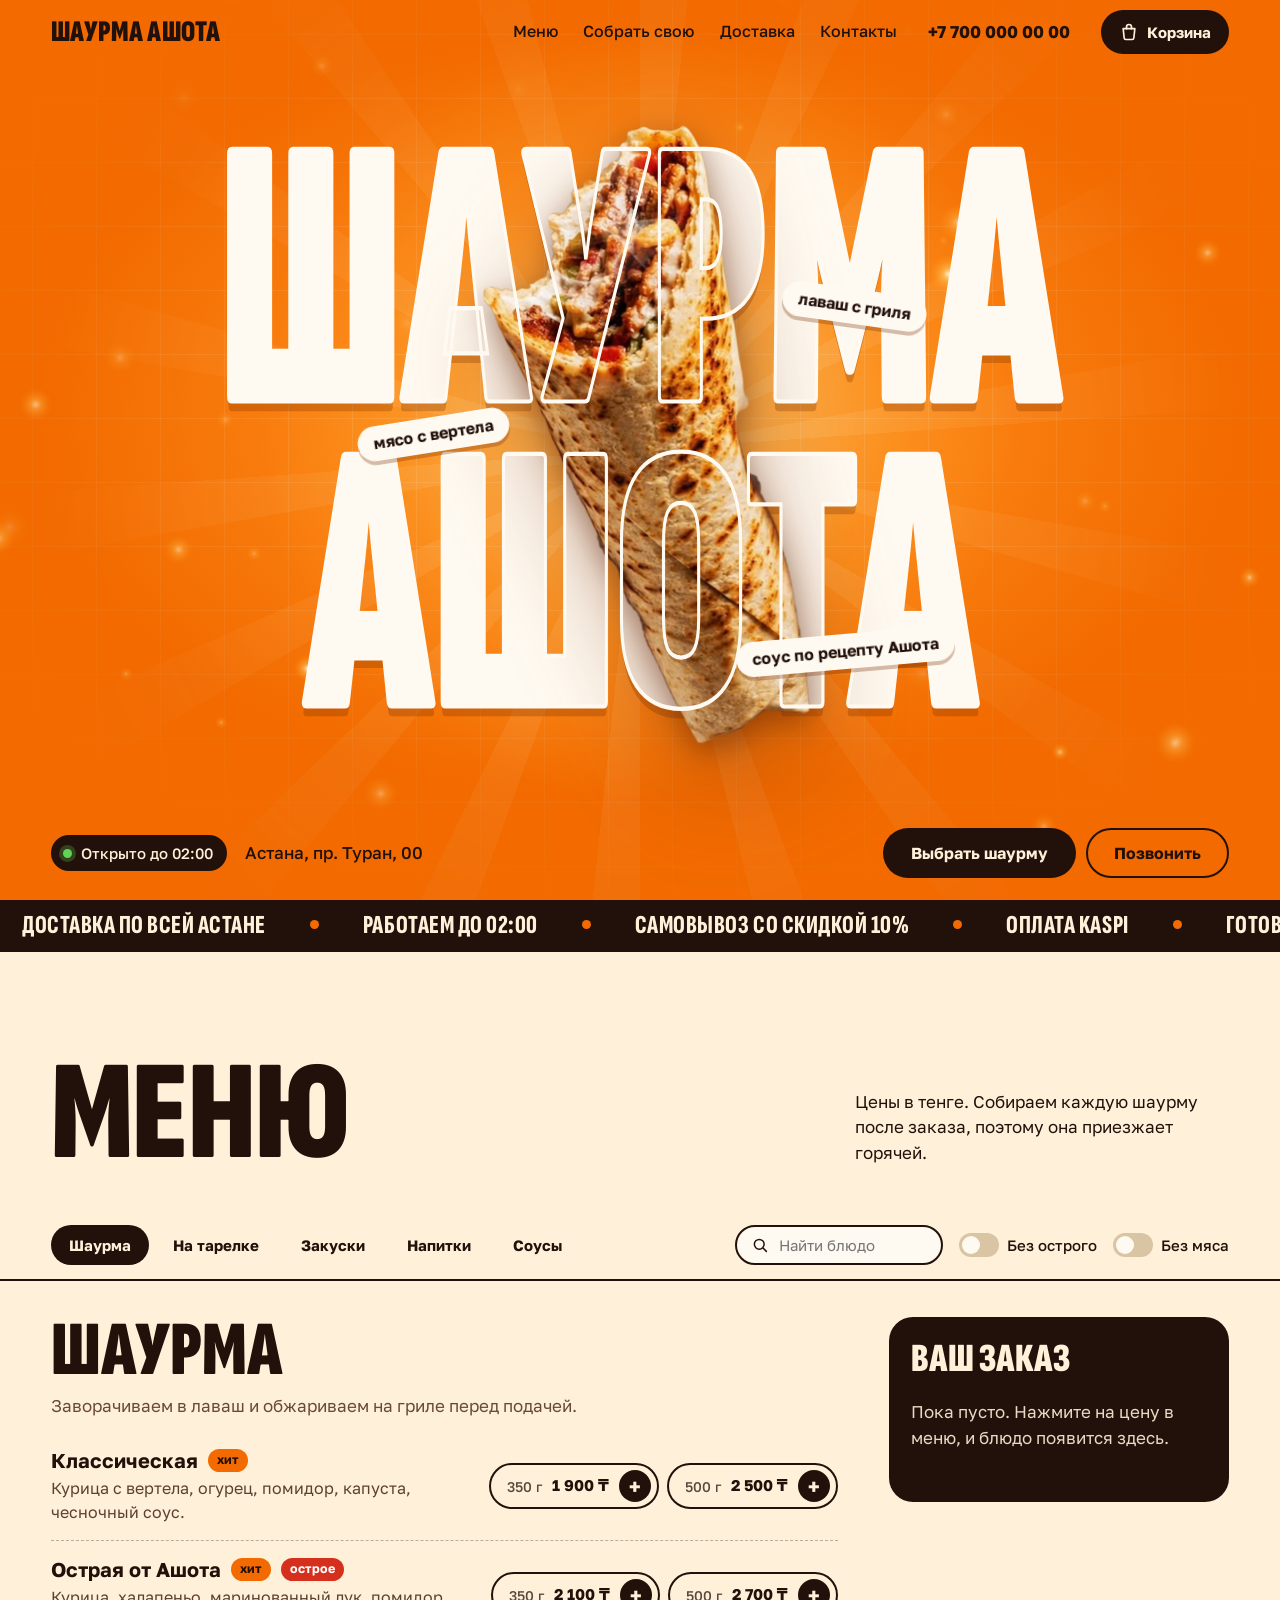
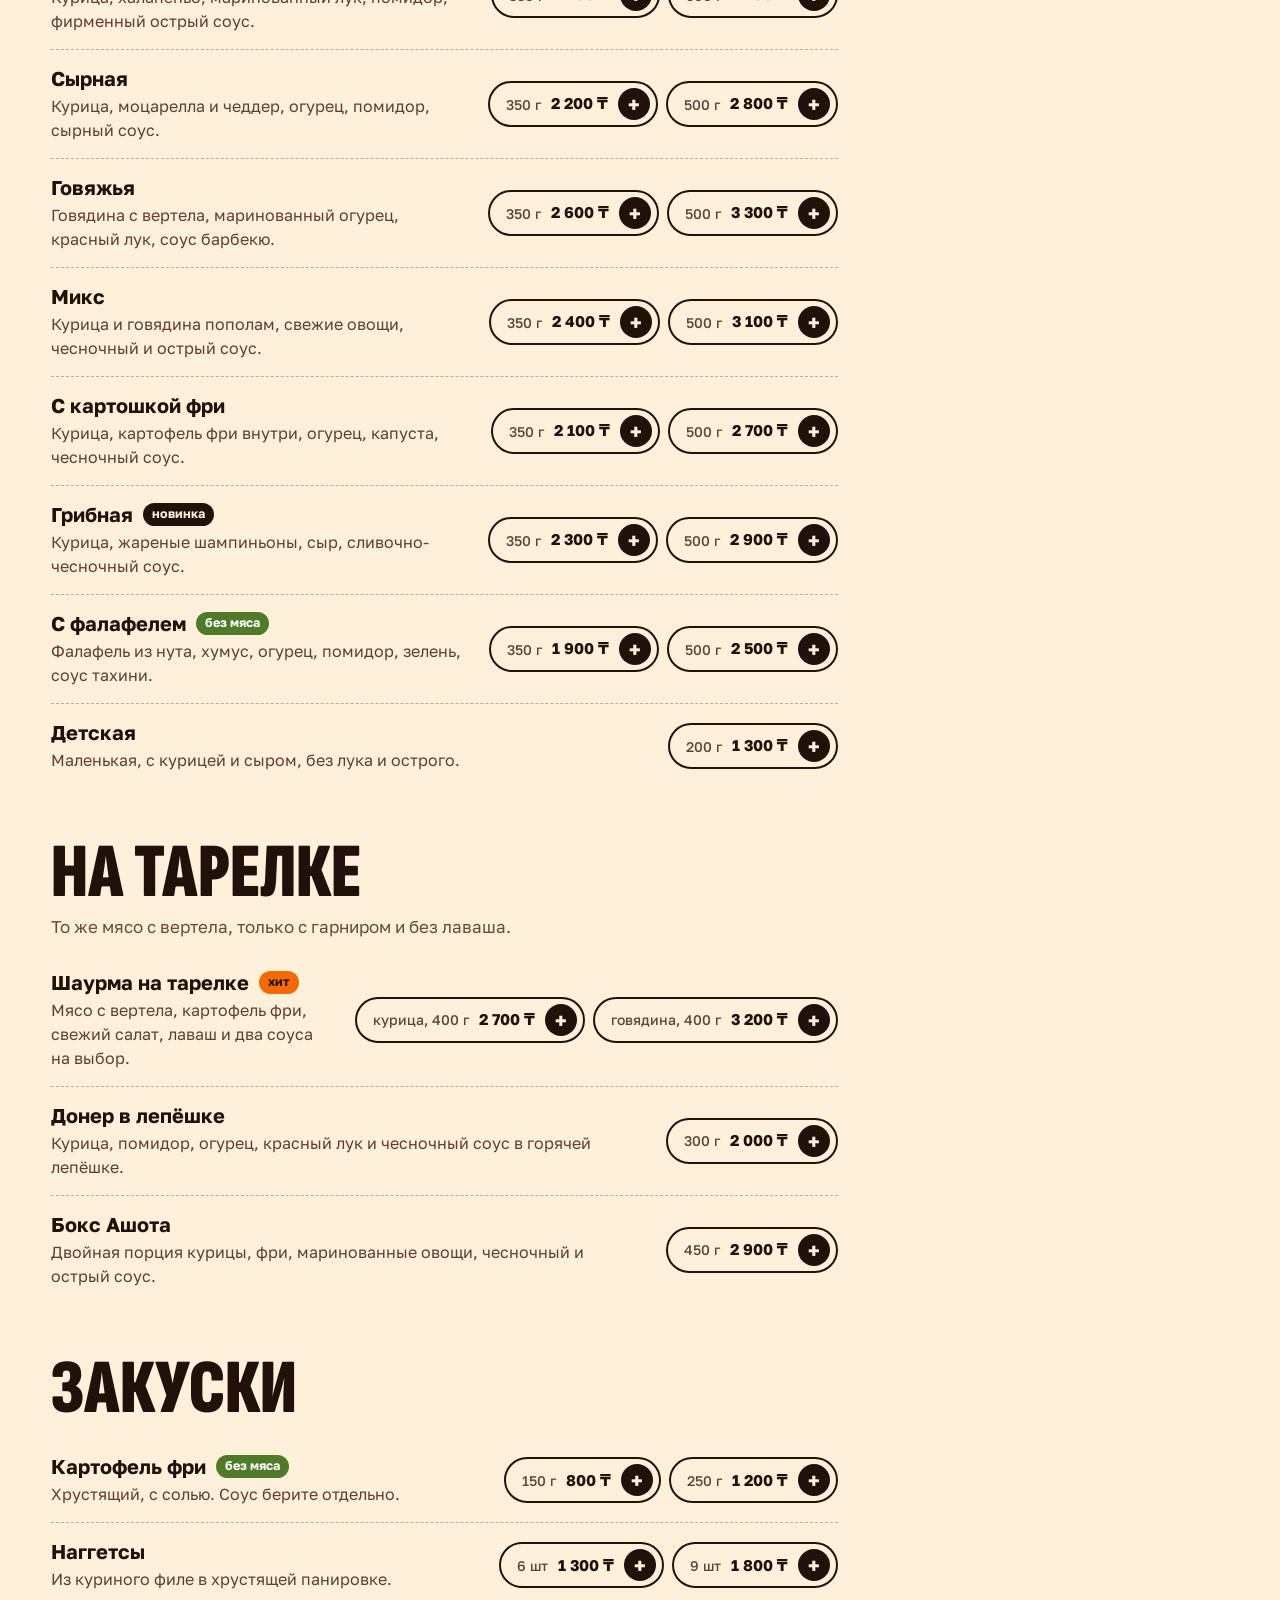
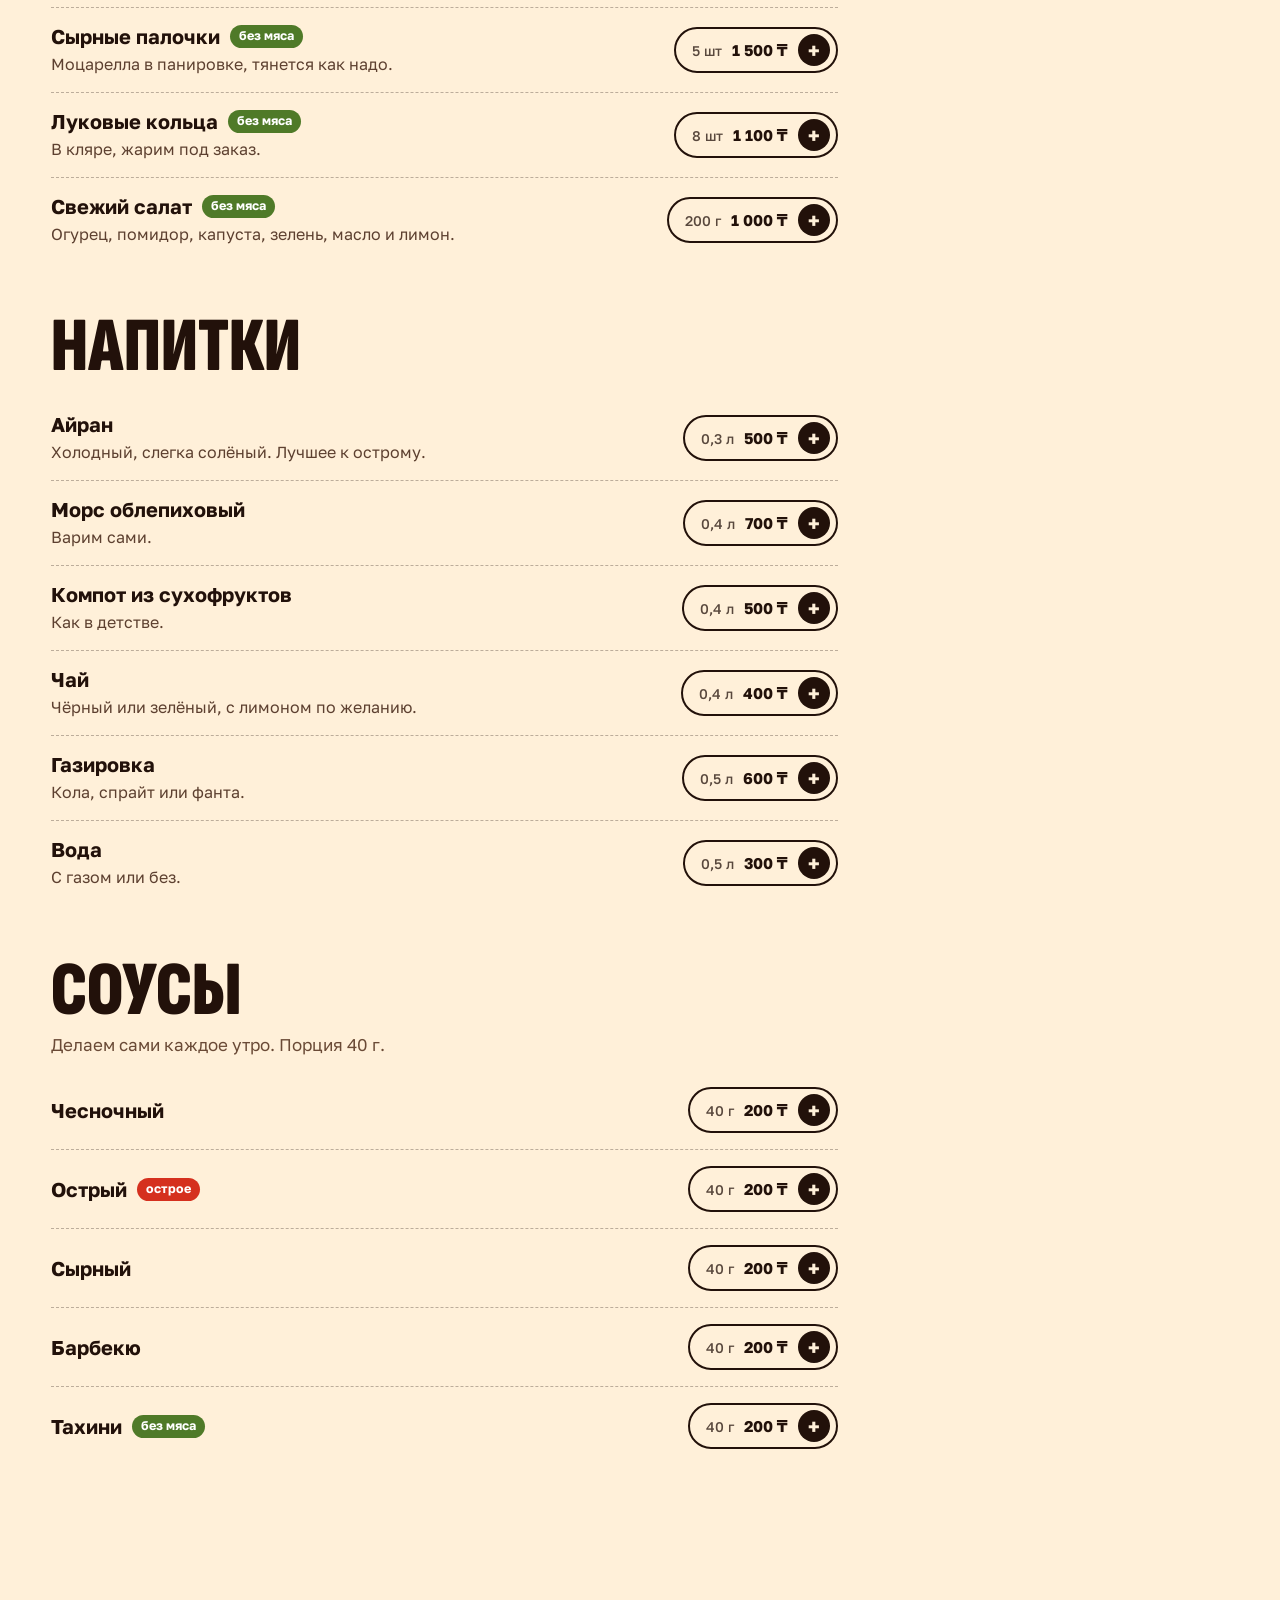
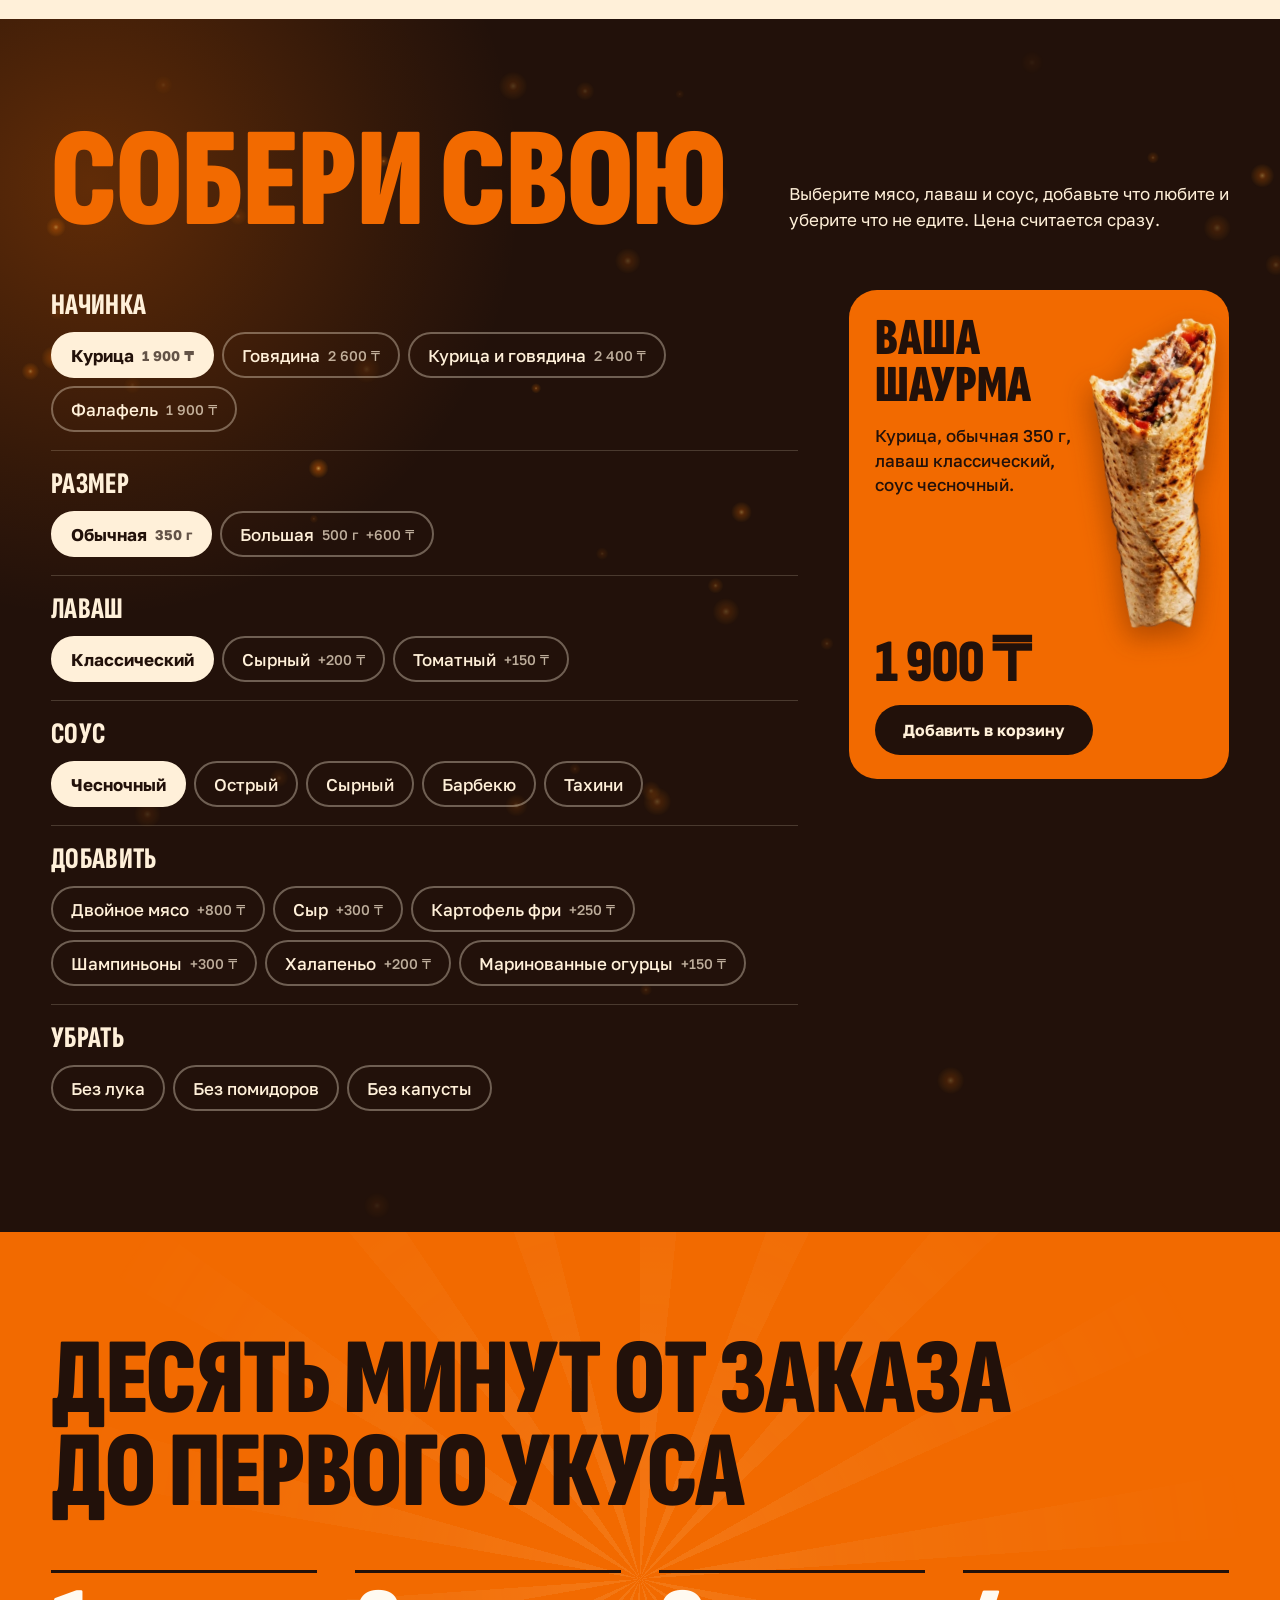
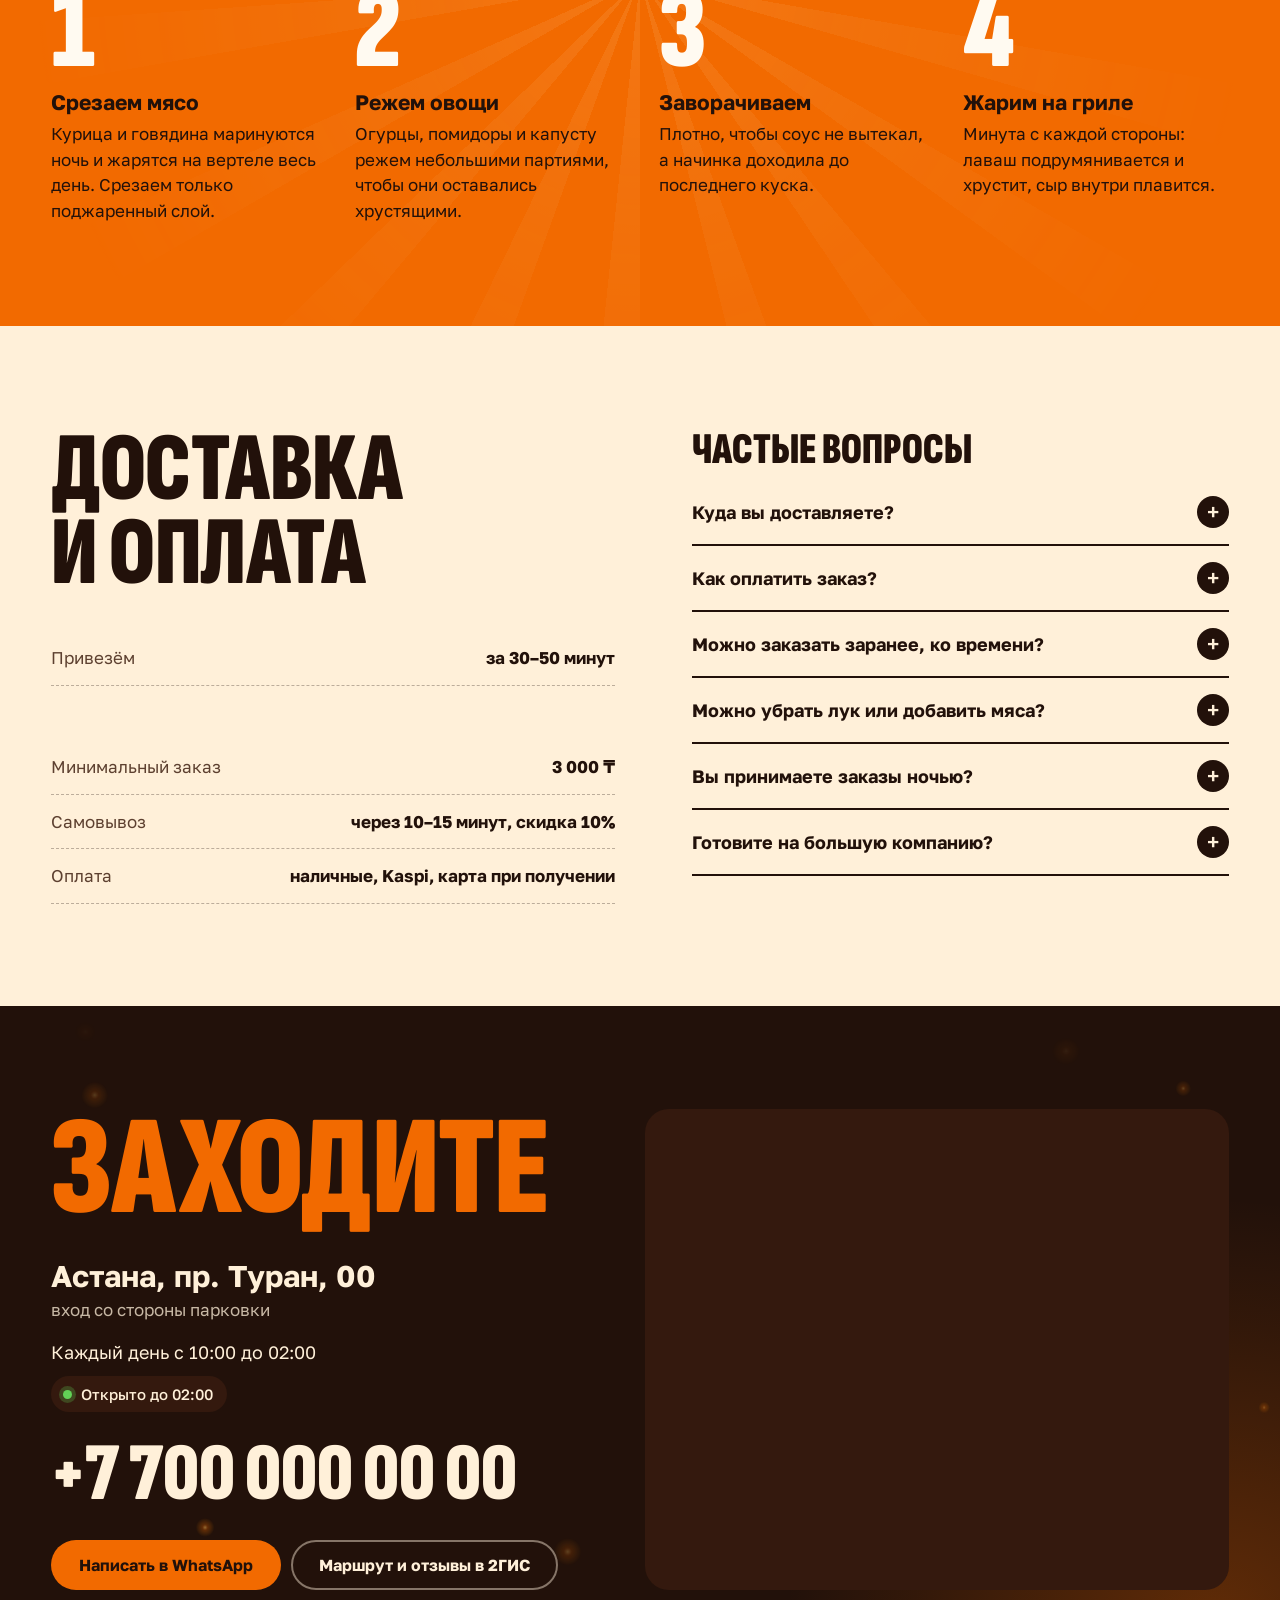
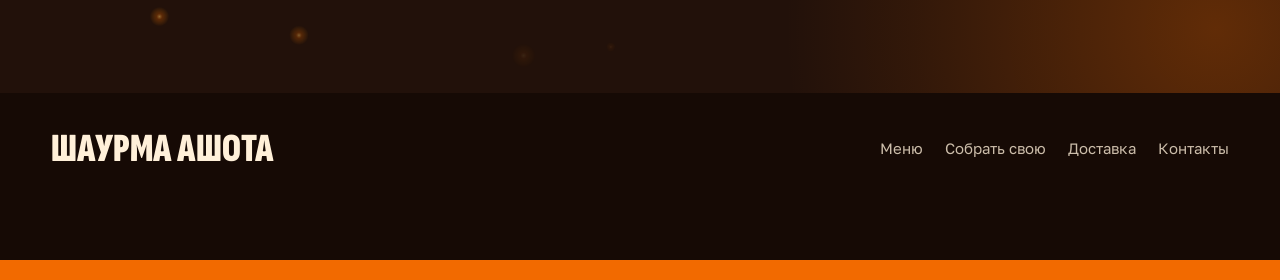
==== commit 37149431: "плавный скролл как по льду, мягкие анимации, фоновые эффекты Co-Authored-By: Claude Sonnet 5.5 <nore" ====
--- a/index.html
+++ b/index.html
@@ -3,6 +3,7 @@
 <head>
 <meta charset="utf-8">
 <meta name="viewport" content="width=device-width, initial-scale=1, viewport-fit=cover">
+<script>document.documentElement.classList.add('js')</script>
 <title>Шаурма Ашота — горячая шаурма с доставкой по Астане</title>
 <meta name="description" content="Шаурма Ашота в Астане: мясо с вертела, лаваш с гриля, соусы собственного приготовления. Доставка за 30–50 минут и самовывоз каждый день до 02:00.">
 <meta name="theme-color" content="#f26a00">
@@ -45,6 +46,9 @@
 
 <!-- главный экран -->
 <section class="hero" id="top">
+  <div class="hero__rays" aria-hidden="true"></div>
+  <div class="hero__glow" aria-hidden="true"></div>
+  <canvas class="fx" data-fx="hero" aria-hidden="true"></canvas>
   <div class="hero__stage" id="stage">
     <h1 class="hero__title">
       <span class="hero__word hero__word--top">Шаурма</span>
@@ -116,7 +120,7 @@
 
     <aside class="side" aria-label="Ваш заказ">
       <h3 class="side__title">Ваш заказ</h3>
-      <div class="side__items" data-cart-items="side"></div>
+      <div class="side__items" data-cart-items="side" data-lenis-prevent></div>
       <div class="side__foot" data-cart-foot="side"></div>
     </aside>
   </div>
@@ -124,6 +128,7 @@
 
 <!-- конструктор -->
 <section class="build" id="build">
+  <canvas class="fx" data-fx="dark" aria-hidden="true"></canvas>
   <div class="build__head">
     <h2 class="h-display">Собери свою</h2>
     <p>Выберите мясо, лаваш и соус, добавьте что любите и уберите что не едите. Цена считается сразу.</p>
@@ -144,6 +149,7 @@
 
 <!-- как готовим -->
 <section class="how" id="how">
+  <div class="hero__rays hero__rays--soft" aria-hidden="true"></div>
   <h2 class="h-display">Десять минут от заказа до первого укуса</h2>
   <ol class="how__steps">
     <li><h3>Срезаем мясо</h3><p>Курица и говядина маринуются ночь и жарятся на вертеле весь день. Срезаем только поджаренный слой.</p></li>
@@ -174,6 +180,7 @@
 
 <!-- контакты -->
 <section class="contacts" id="contacts">
+  <canvas class="fx" data-fx="dark" aria-hidden="true"></canvas>
   <div class="contacts__grid">
     <div class="contacts__info">
       <h2 class="h-display">Заходите</h2>
@@ -224,7 +231,7 @@
       </button>
     </header>
 
-    <div class="cart__scroll" id="cartScroll">
+    <div class="cart__scroll" id="cartScroll" data-lenis-prevent>
       <div class="cart__items" data-cart-items="cart"></div>
 
       <form class="order" id="order" novalidate hidden>
@@ -300,6 +307,7 @@
 
 <div class="toast" id="toast" role="status" aria-live="polite"></div>
 
+<script src="js/vendor/lenis.min.js"></script>
 <script src="js/data.js"></script>
 <script src="js/app.js"></script>
 </body>
--- a/css/style.css
+++ b/css/style.css
@@ -24,10 +24,11 @@
   --text:"Golos Text",system-ui,-apple-system,"Segoe UI",Roboto,sans-serif;
   --header-h:64px;
   --pad:clamp(16px,4vw,56px);
-  --ease:cubic-bezier(.2,.8,.2,1);
+  --ease:cubic-bezier(.22,1,.36,1);
+  --glide:cubic-bezier(.65,0,.35,1);
 }
 *,*::before,*::after{box-sizing:border-box}
-html{scroll-behavior:smooth;scroll-padding-top:calc(var(--header-h) + 12px);-webkit-text-size-adjust:100%}
+html{scroll-padding-top:calc(var(--header-h) + 12px);-webkit-text-size-adjust:100%}
 body{margin:0;font-family:var(--text);font-size:17px;line-height:1.5;color:var(--char);background:var(--fire);overflow-x:hidden}
 h1,h2,h3,p,ol,ul,dl,dd,figure,fieldset{margin:0;padding:0}
 fieldset{border:0;min-width:0}
@@ -45,7 +46,7 @@
 .h-display{font-family:var(--display);font-weight:900;text-transform:uppercase;line-height:.86;letter-spacing:-.005em;font-size:clamp(64px,11vw,168px);text-wrap:balance}
 
 /* ---------- кнопки ---------- */
-.btn{display:inline-flex;align-items:center;justify-content:center;gap:8px;min-height:50px;padding:0 26px;border-radius:999px;border:2px solid transparent;font-weight:700;font-size:16px;text-decoration:none;white-space:nowrap;transition:transform .15s var(--ease),background-color .15s,color .15s}
+.btn{display:inline-flex;align-items:center;justify-content:center;gap:8px;min-height:50px;padding:0 26px;border-radius:999px;border:2px solid transparent;font-weight:700;font-size:16px;text-decoration:none;white-space:nowrap;transition:transform .5s var(--ease),background-color .5s,color .5s}
 .btn:active{transform:scale(.97)}
 .btn--dark{background:var(--char);color:var(--lavash)}
 .btn--dark:hover{background:#000}
@@ -60,7 +61,7 @@
 .btn[disabled]{opacity:.45;cursor:not-allowed}
 
 /* ---------- шапка ---------- */
-.top{position:fixed;inset:0 0 auto 0;z-index:40;height:var(--header-h);display:flex;align-items:center;gap:clamp(12px,2.4vw,32px);padding:0 var(--pad);color:var(--char);transition:background-color .25s,color .25s}
+.top{position:fixed;inset:0 0 auto 0;z-index:40;height:var(--header-h);display:flex;align-items:center;gap:clamp(12px,2.4vw,32px);padding:0 var(--pad);color:var(--char);transition:background-color .7s,color .7s}
 .top.is-solid{background:var(--char);color:var(--lavash)}
 .top__logo{font-family:var(--display);font-weight:900;font-size:30px;line-height:1;text-transform:uppercase;text-decoration:none;letter-spacing:.01em;margin-right:auto}
 .top__nav{display:flex;gap:clamp(14px,2vw,28px)}
@@ -71,10 +72,10 @@
 .top.is-solid .top__cart{background:var(--fire);color:var(--char)}
 .top__count{min-width:24px;height:24px;padding:0 6px;border-radius:999px;background:var(--lavash);color:var(--char);font-size:13px;display:inline-grid;place-items:center}
 .top__count[hidden]{display:none}
-.top__count.is-bump{animation:bump .35s var(--ease)}
+.top__count.is-bump{animation:bump .9s var(--ease)}
 @keyframes bump{40%{transform:scale(1.45)}}
 .top__burger{display:none;width:44px;height:44px;border:0;background:none;padding:0;position:relative}
-.top__burger span{position:absolute;left:10px;right:10px;height:2.5px;border-radius:2px;background:currentColor;transition:transform .2s var(--ease)}
+.top__burger span{position:absolute;left:10px;right:10px;height:2.5px;border-radius:2px;background:currentColor;transition:transform .55s var(--ease)}
 .top__burger span:first-child{top:16px}
 .top__burger span:last-child{top:25px}
 .top__burger[aria-expanded="true"] span:first-child{transform:translateY(4.5px) rotate(45deg)}
@@ -83,8 +84,8 @@
 @media (max-width:920px){
   .top__phone{display:none}
   .top__burger{display:block}
-  .top__nav{position:fixed;inset:var(--header-h) 0 auto 0;flex-direction:column;gap:0;padding:8px var(--pad) 20px;background:var(--char);color:var(--lavash);transform:translateY(-110%);visibility:hidden;transition:transform .3s var(--ease),visibility 0s .3s}
-  .top__nav.is-open{transform:none;visibility:visible;transition:transform .3s var(--ease)}
+  .top__nav{position:fixed;inset:var(--header-h) 0 auto 0;flex-direction:column;gap:0;padding:8px var(--pad) 20px;background:var(--char);color:var(--lavash);transform:translateY(-110%);visibility:hidden;transition:transform .8s var(--ease),visibility 0s .8s}
+  .top__nav.is-open{transform:none;visibility:visible;transition:transform .8s var(--ease)}
   .top__nav a{font-family:var(--display);font-weight:800;text-transform:uppercase;font-size:44px;line-height:1.15;border:0}
   .top.is-menu{background:var(--char);color:var(--lavash)}
   .top.is-menu .top__cart{background:var(--fire);color:var(--char)}
@@ -132,11 +133,11 @@
 .status--onDark{background:var(--char-2)}
 
 /* выход на сцену: один раз при загрузке */
-.hero__word--top{animation:wordTop .9s var(--ease) both}
-.hero__word--bottom{animation:wordBottom .9s var(--ease) .08s both}
-.hero__photo{animation:drop 1s cubic-bezier(.2,1.25,.3,1) .25s both}
-.sticker{animation:pop .5s cubic-bezier(.2,1.5,.4,1) both}
-.sticker--a{animation-delay:.95s}.sticker--b{animation-delay:1.05s}.sticker--c{animation-delay:1.15s}
+.hero__word--top{animation:wordTop 1.8s var(--ease) both}
+.hero__word--bottom{animation:wordBottom 1.8s var(--ease) .15s both}
+.hero__photo{animation:drop 2.2s cubic-bezier(.22,1.08,.36,1) .35s both}
+.sticker{animation:pop 1.1s cubic-bezier(.22,1.25,.36,1) both}
+.sticker--a{animation-delay:1.5s}.sticker--b{animation-delay:1.7s}.sticker--c{animation-delay:1.9s}
 @keyframes wordTop{from{opacity:0;transform:translateY(-22%) scaleY(var(--sy))}}
 @keyframes wordBottom{from{opacity:0;transform:translateY(22%) scaleY(var(--sy))}}
 @keyframes drop{from{opacity:0;transform:translate3d(0,26%,0) rotate(18deg) scale(.8)}}
@@ -158,7 +159,7 @@
 
 /* ---------- бегущая строка ---------- */
 .ticker{background:var(--char);color:var(--lavash);overflow:hidden;padding:13px 0}
-.ticker__track{display:flex;width:max-content;animation:ticker 32s linear infinite}
+.ticker__track{display:flex;width:max-content;animation:ticker 52s linear infinite}
 .ticker__track span{font-family:var(--display);font-weight:800;text-transform:uppercase;font-size:26px;line-height:1;letter-spacing:.02em;padding:0 22px;white-space:nowrap}
 .ticker__track span::after{content:"";display:inline-block;vertical-align:middle;width:9px;height:9px;border-radius:50%;background:var(--fire);margin:-4px 0 0 44px}
 .ticker__track b{font-weight:inherit}
@@ -180,8 +181,8 @@
 .search input{border:0;background:none;outline:0;width:150px;font-size:15px}
 .search:focus-within{outline:3px solid var(--fire);outline-offset:2px}
 .switch{display:inline-flex;align-items:center;gap:8px;font-size:15px;font-weight:500;cursor:pointer;user-select:none}
-.switch input{appearance:none;width:40px;height:24px;border-radius:999px;background:#d9c4a3;position:relative;margin:0;cursor:pointer;transition:background-color .15s}
-.switch input::after{content:"";position:absolute;top:3px;left:3px;width:18px;height:18px;border-radius:50%;background:var(--sauce);transition:transform .18s var(--ease)}
+.switch input{appearance:none;width:40px;height:24px;border-radius:999px;background:#d9c4a3;position:relative;margin:0;cursor:pointer;transition:background-color .5s}
+.switch input::after{content:"";position:absolute;top:3px;left:3px;width:18px;height:18px;border-radius:50%;background:var(--sauce);transition:transform .5s var(--ease)}
 .switch input:checked{background:var(--char)}
 .switch input:checked::after{transform:translateX(16px)}
 
@@ -201,9 +202,9 @@
 .tag--veg{background:var(--pickle);color:#fff}
 .tag--new{background:var(--char);color:var(--lavash)}
 .dish__buy{display:flex;flex-wrap:wrap;justify-content:flex-end;gap:8px}
-.buy{display:inline-flex;align-items:center;gap:10px;height:46px;padding:0 6px 0 16px;border-radius:999px;border:2px solid var(--char);background:transparent;font-weight:700;font-size:15.5px;white-space:nowrap;transition:background-color .15s,color .15s,transform .15s var(--ease)}
+.buy{display:inline-flex;align-items:center;gap:10px;height:46px;padding:0 6px 0 16px;border-radius:999px;border:2px solid var(--char);background:transparent;font-weight:700;font-size:15.5px;white-space:nowrap;transition:background-color .5s,color .5s,transform .5s var(--ease)}
 .buy small{font-size:14px;font-weight:500;opacity:.75}
-.buy i{font-style:normal;width:32px;height:32px;border-radius:50%;background:var(--char);color:var(--lavash);display:grid;place-items:center;font-size:20px;line-height:1;transition:background-color .15s,color .15s}
+.buy i{font-style:normal;width:32px;height:32px;border-radius:50%;background:var(--char);color:var(--lavash);display:grid;place-items:center;font-size:20px;line-height:1;transition:background-color .5s,color .5s}
 .buy:hover{background:var(--char);color:var(--lavash)}
 .buy:hover i{background:var(--fire);color:var(--char)}
 .buy:active{transform:scale(.96)}
@@ -252,7 +253,7 @@
 .group__opts{clear:both;display:flex;flex-wrap:wrap;gap:8px}
 .opt{position:relative}
 .opt input{position:absolute;inset:0;opacity:0;margin:0;cursor:pointer}
-.opt span{display:inline-flex;align-items:center;gap:8px;min-height:46px;padding:0 18px;border-radius:999px;border:2px solid rgba(255,240,217,.35);font-weight:500;transition:background-color .15s,color .15s,border-color .15s}
+.opt span{display:inline-flex;align-items:center;gap:8px;min-height:46px;padding:0 18px;border-radius:999px;border:2px solid rgba(255,240,217,.35);font-weight:500;transition:background-color .5s,color .5s,border-color .5s}
 .opt small{font-size:14px;opacity:.7}
 .opt:hover span{border-color:var(--lavash)}
 .opt input:checked + span{background:var(--lavash);border-color:var(--lavash);color:var(--char);font-weight:700}
@@ -287,7 +288,7 @@
 .faq details{border-bottom:2px solid var(--char)}
 .faq summary{list-style:none;cursor:pointer;display:flex;justify-content:space-between;align-items:center;gap:16px;padding:16px 0;font-weight:700;font-size:18px}
 .faq summary::-webkit-details-marker{display:none}
-.faq summary::after{content:"+";flex:none;width:32px;height:32px;border-radius:50%;background:var(--char);color:var(--lavash);display:grid;place-items:center;font-size:22px;font-weight:500;line-height:1;transition:transform .2s var(--ease),background-color .15s}
+.faq summary::after{content:"+";flex:none;width:32px;height:32px;border-radius:50%;background:var(--char);color:var(--lavash);display:grid;place-items:center;font-size:22px;font-weight:500;line-height:1;transition:transform .55s var(--ease),background-color .5s}
 .faq details[open] summary::after{transform:rotate(45deg);background:var(--fire);color:var(--char)}
 .faq details p{padding:0 48px 18px 0;max-width:58ch;color:#4b3125}
 
@@ -324,8 +325,8 @@
 /* ---------- корзина ---------- */
 .cart{border:0;padding:0;margin:0 0 0 auto;width:min(480px,100vw);max-width:none;height:100dvh;max-height:none;background:var(--lavash);color:var(--char)}
 .cart::backdrop{background:rgba(22,10,5,.62)}
-.cart[open]{animation:drawer .32s var(--ease)}
-.cart[open]::backdrop{animation:fade .32s ease}
+.cart[open]{animation:drawer .9s var(--ease)}
+.cart[open]::backdrop{animation:fade .9s ease}
 @keyframes drawer{from{transform:translateX(100%)}}
 @keyframes fade{from{opacity:0}}
 .cart__inner{display:flex;flex-direction:column;height:100%}
@@ -367,7 +368,7 @@
 .done__actions{display:grid;gap:8px;margin-top:18px}
 
 /* ---------- уведомление ---------- */
-.toast{position:fixed;left:50%;bottom:24px;z-index:60;transform:translate(-50%,220%);opacity:0;background:var(--char);color:var(--lavash);padding:12px 20px;border-radius:999px;font-weight:500;font-size:15.5px;max-width:calc(100vw - 32px);box-shadow:0 10px 30px rgba(22,10,5,.35);transition:transform .3s var(--ease),opacity .2s;pointer-events:none;text-align:center}
+.toast{position:fixed;left:50%;bottom:24px;z-index:60;transform:translate(-50%,220%);opacity:0;background:var(--char);color:var(--lavash);padding:12px 20px;border-radius:999px;font-weight:500;font-size:15.5px;max-width:calc(100vw - 32px);box-shadow:0 10px 30px rgba(22,10,5,.35);transition:transform .8s var(--ease),opacity .55s;pointer-events:none;text-align:center}
 .toast.is-on{transform:translate(-50%,0);opacity:1}
 
 /* ---------- узкие экраны ---------- */
@@ -413,3 +414,80 @@
   *,*::before,*::after{animation-duration:.01ms !important;animation-delay:0s !important;transition-duration:.01ms !important}
   .ticker__track{animation:none}
 }
+
+/* ---------- плавный скролл (lenis) ---------- */
+html.lenis,html.lenis body{height:auto}
+.lenis.lenis-smooth{scroll-behavior:auto !important}
+.lenis.lenis-smooth [data-lenis-prevent]{overscroll-behavior:contain}
+.lenis.lenis-stopped{overflow:clip}
+.lenis.lenis-smooth iframe{pointer-events:none}
+body:has(dialog[open]){overflow:hidden}
+
+/* ---------- мягкие появления при прокрутке ---------- */
+.rv{opacity:0;transform:translate3d(0,56px,0);transition:opacity 1.6s var(--ease),transform 1.9s var(--ease);transition-delay:var(--d,0ms)}
+.rv.in{opacity:1;transform:none}
+
+/* нижняя панель корзины выезжает плавно */
+.dock:not([hidden]){animation:dockIn 1s var(--ease)}
+@keyframes dockIn{from{opacity:0;transform:translateY(140%)}}
+
+/* шаурма чуть покачивается, пока вы читаете */
+.hero__photo img{animation:bob 9s ease-in-out 2.6s infinite}
+@keyframes bob{0%,100%{transform:translateY(0) rotate(0)}50%{transform:translateY(-1.6%) rotate(1.4deg)}}
+
+/* глубина при прокрутке: слои уезжают с разной скоростью */
+@media (prefers-reduced-motion:no-preference){
+  .hero__title{translate:0 calc(var(--sc,0) * .26px)}
+  .hero__photo{translate:0 calc(var(--sc,0) * .08px);rotate:calc(var(--sc,0) * .018deg)}
+  .sticker{translate:0 calc(var(--sc,0) * .42px)}
+  .hero__bar{translate:0 calc(var(--sc,0) * .1px);opacity:calc(1 - var(--sc,0) / 520)}
+}
+@media (prefers-reduced-motion:reduce){
+  .rv{opacity:1;transform:none;transition:none}
+  .hero__photo img{animation:none}
+}
+
+/* вопросы раскрываются плавно (в браузерах, где это поддерживается) */
+:root{interpolate-size:allow-keywords}
+.faq details::details-content{block-size:0;overflow:clip;transition:block-size .9s var(--ease),content-visibility .9s allow-discrete}
+.faq details[open]::details-content{block-size:auto}
+
+/* мелкие элементы тоже не дёргаются */
+.chip{transition:background-color .6s,color .6s,border-color .6s}
+.top__nav a{transition:border-color .6s}
+.cart__close,.line__qty button,.search{transition:background-color .5s,color .5s,border-color .5s}
+.field input,.field select,.field textarea{transition:border-color .5s,box-shadow .5s}
+.top__logo,.contacts__phone,.foot__nav a,.foot__made a{transition:color .6s}
+
+/* ---------- фоновые эффекты ---------- */
+.fx{position:absolute;inset:0;width:100%;height:100%;pointer-events:none;display:block}
+.hero > .fx{z-index:0}
+
+/* лучи за шаурмой медленно вращаются */
+.hero__rays{position:absolute;left:50%;top:50%;width:150vmax;height:150vmax;margin:-75vmax 0 0 -75vmax;pointer-events:none;
+  background:repeating-conic-gradient(from 0deg,rgba(255,238,196,.2) 0 6deg,transparent 6deg 20deg);
+  -webkit-mask-image:radial-gradient(circle,#000 0,rgba(0,0,0,.5) 18%,transparent 46%);mask-image:radial-gradient(circle,#000 0,rgba(0,0,0,.5) 18%,transparent 46%);
+  animation:spin 140s linear infinite;will-change:transform}
+.hero__rays--soft{z-index:-1;opacity:.55;animation-duration:200s}
+/* свет следует за курсором */
+.hero__glow{position:absolute;inset:0;pointer-events:none;
+  background:radial-gradient(circle 42vmax at var(--mx,50%) var(--my,46%),rgba(255,236,170,.5),rgba(255,200,90,.16) 45%,transparent 72%);
+  animation:breathe 7s ease-in-out infinite}
+.how{position:relative;overflow:hidden;isolation:isolate}
+.how > *:not(.hero__rays){position:relative}
+
+/* тёмные блоки: тёплое свечение плывёт по фону */
+.build,.contacts{position:relative;overflow:hidden;isolation:isolate}
+.build .fx,.contacts .fx{z-index:-1}
+.build::before,.contacts::before{content:"";position:absolute;z-index:-1;width:70vmax;height:70vmax;border-radius:50%;pointer-events:none;
+  background:radial-gradient(circle,rgba(242,106,0,.3),rgba(242,106,0,.08) 48%,transparent 68%)}
+.build::before{left:-28vmax;top:-22vmax;animation:drift 26s ease-in-out infinite alternate}
+.contacts::before{right:-30vmax;bottom:-30vmax;animation:drift 30s ease-in-out -9s infinite alternate-reverse}
+
+@keyframes spin{to{transform:rotate(360deg)}}
+@keyframes breathe{50%{opacity:.62}}
+@keyframes drift{from{transform:translate3d(0,0,0) scale(1)}to{transform:translate3d(14vmax,10vmax,0) scale(1.18)}}
+@media (prefers-reduced-motion:reduce){
+  .hero__rays,.hero__glow,.build::before,.contacts::before{animation:none !important}
+  .fx{display:none}
+}
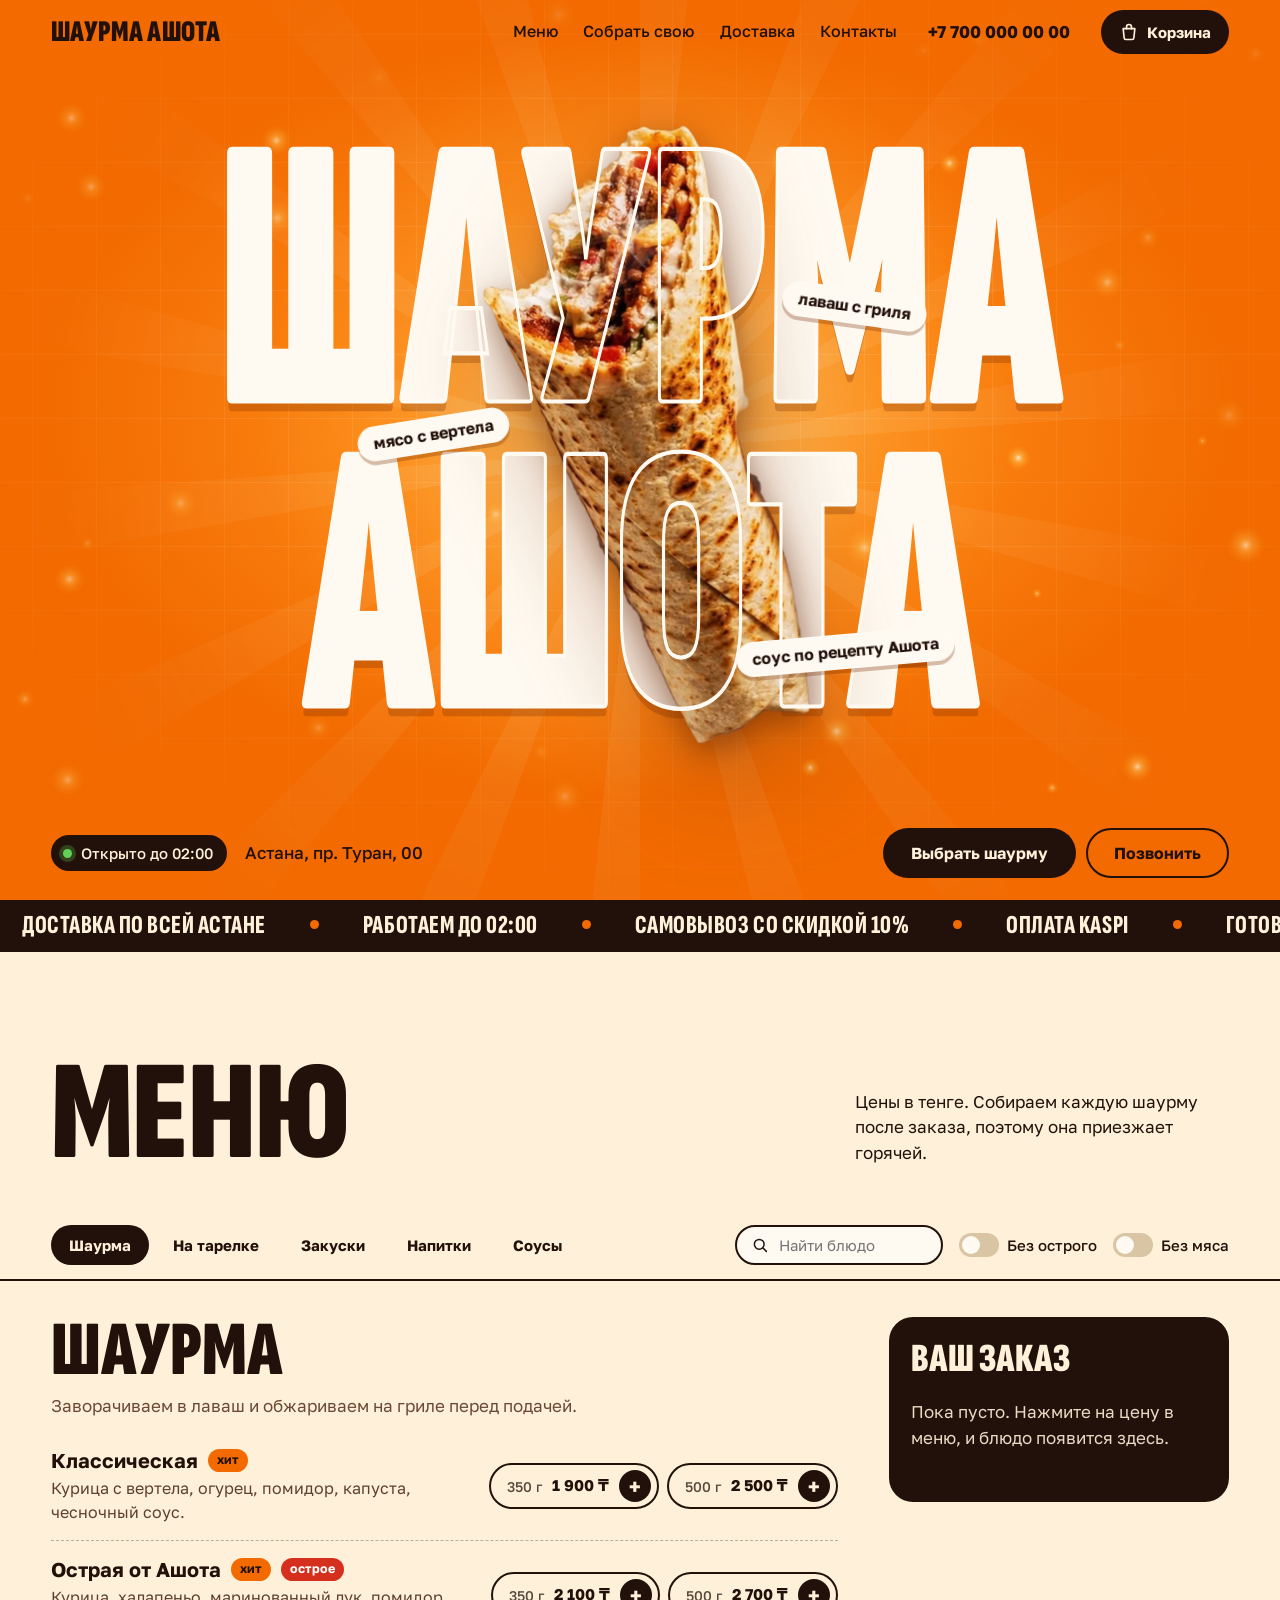
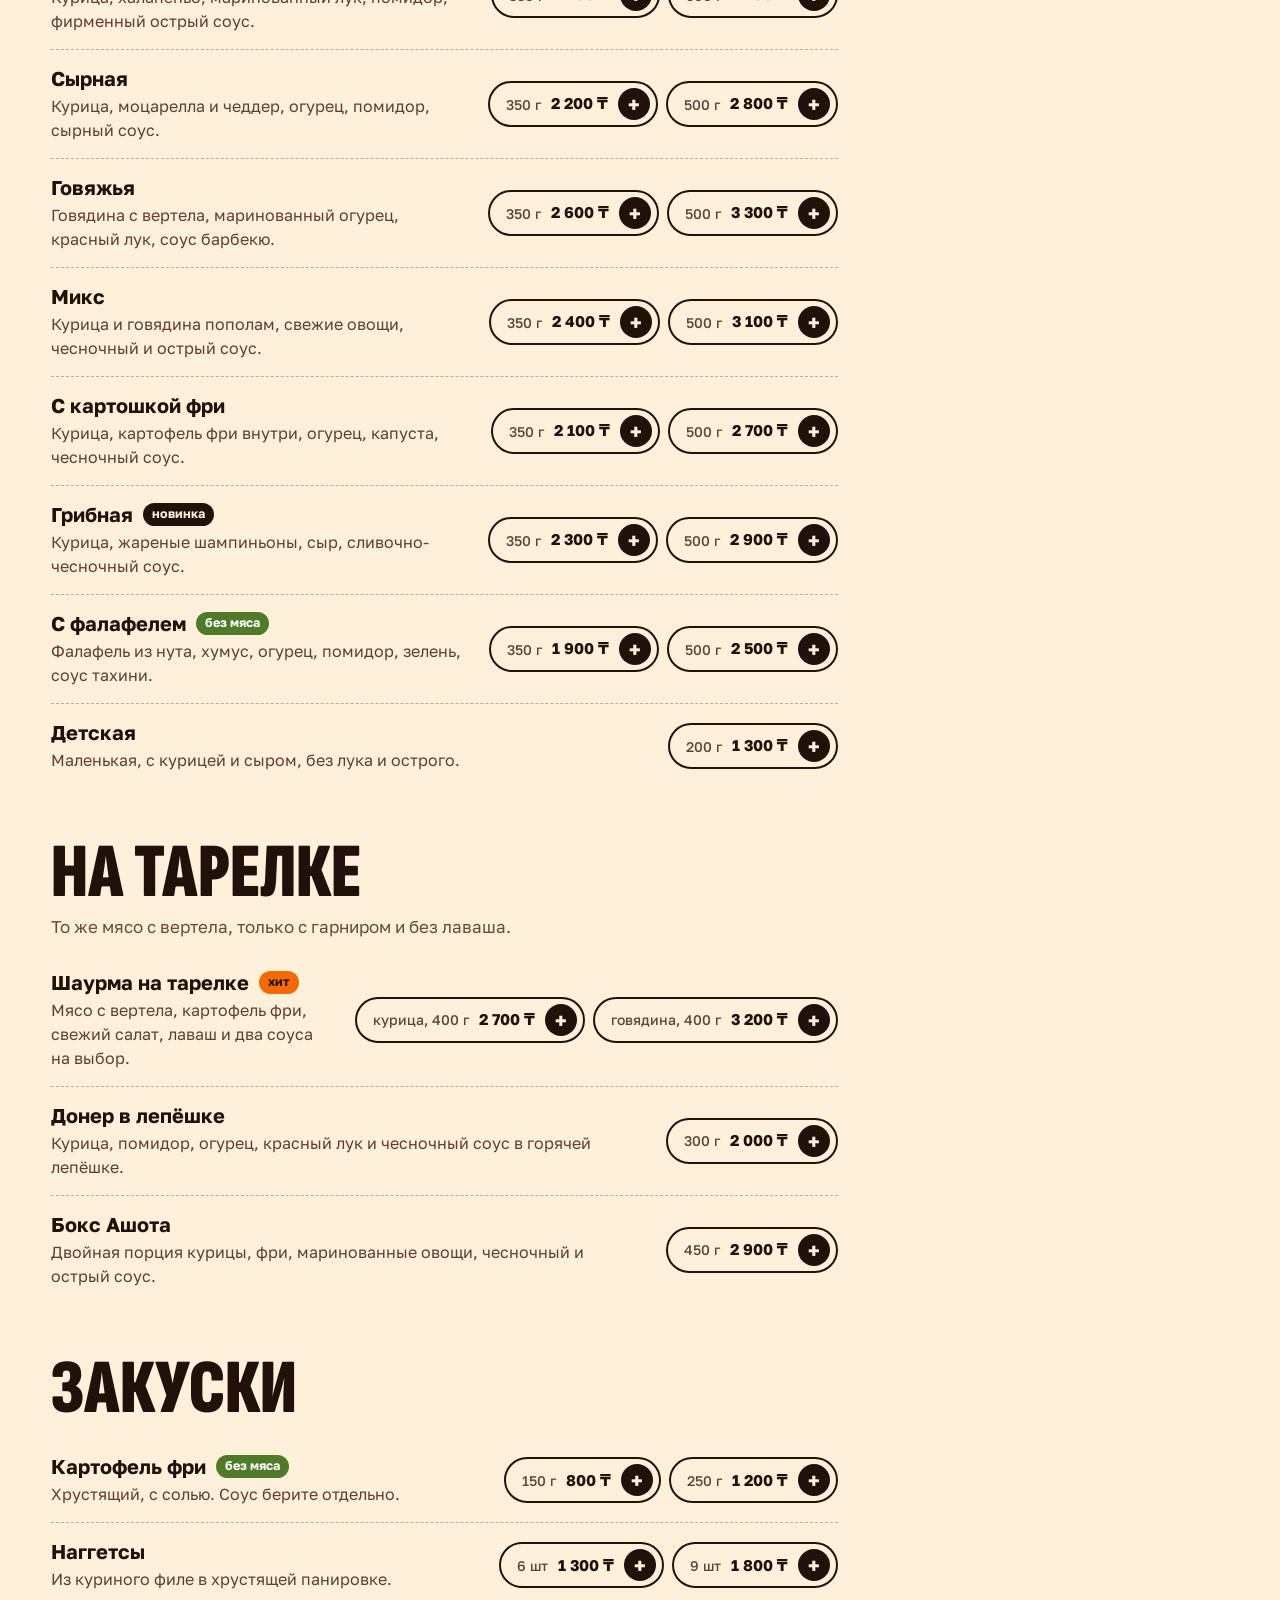
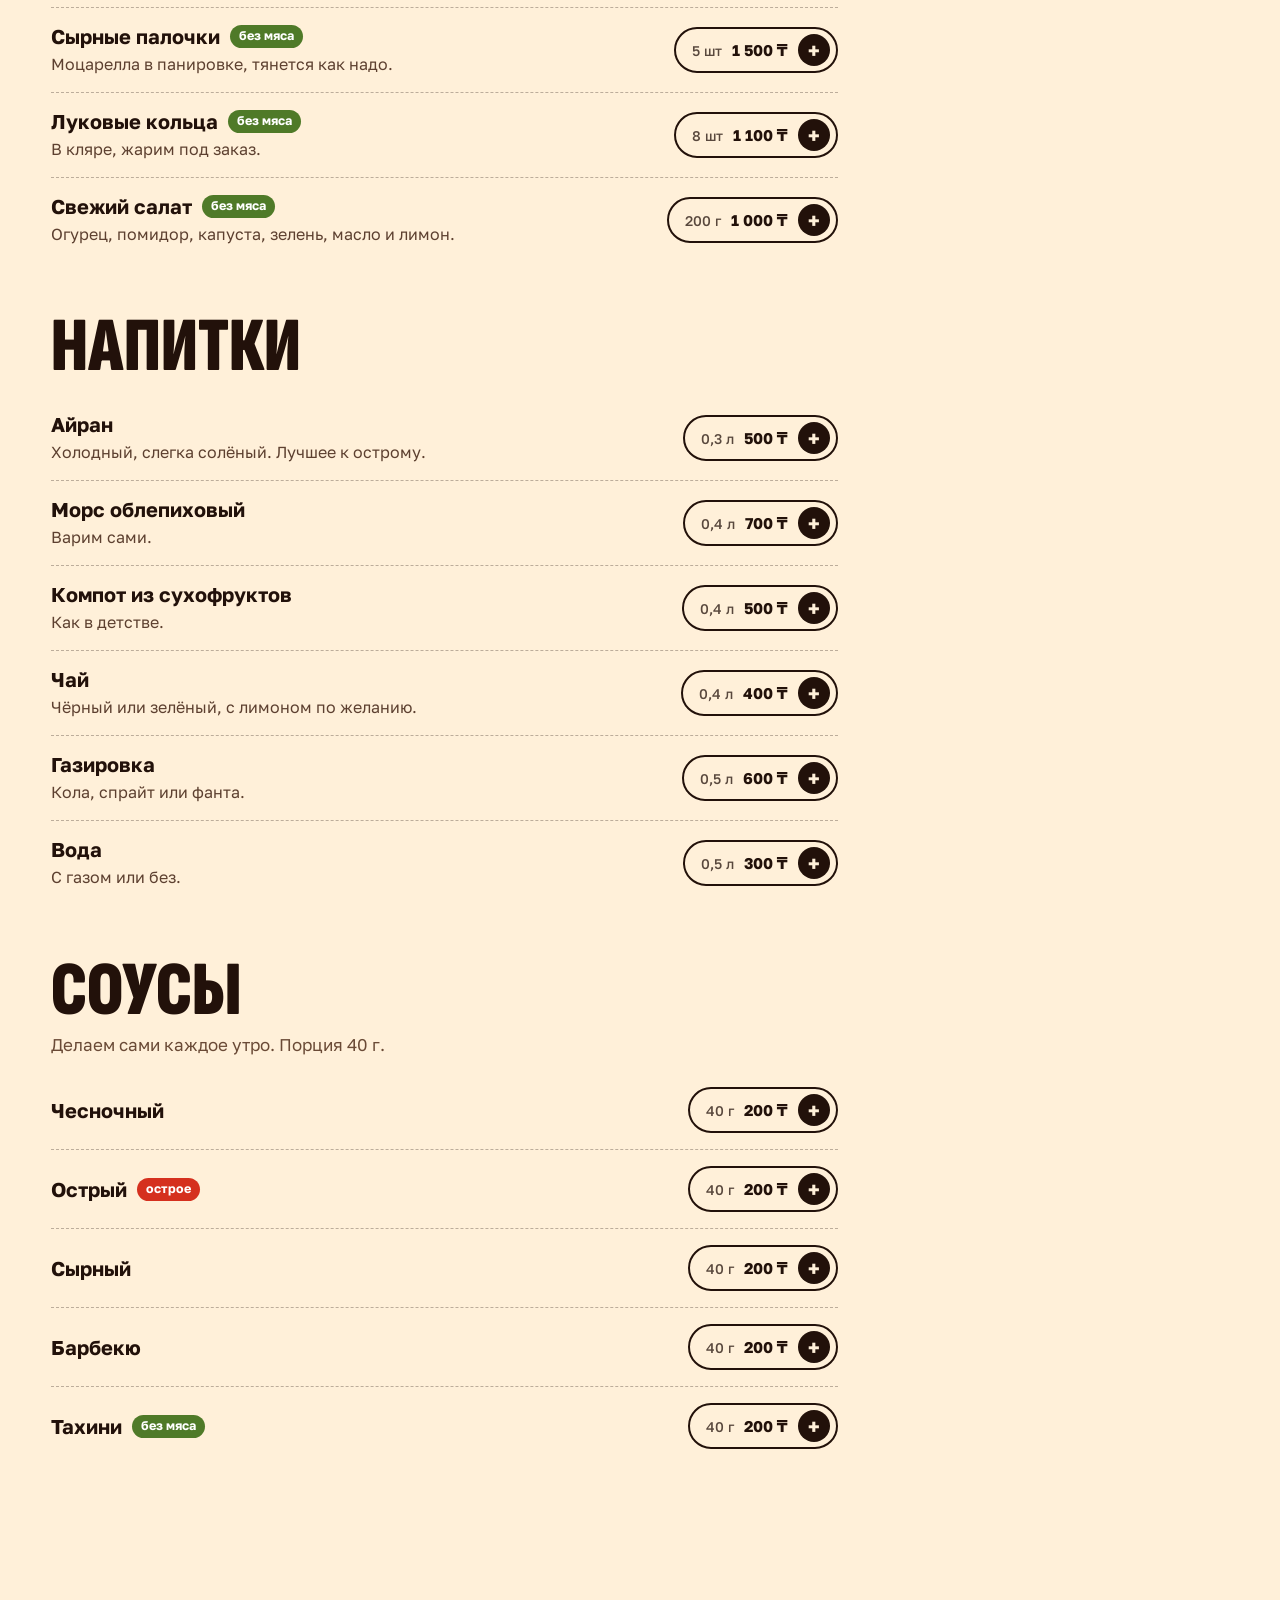
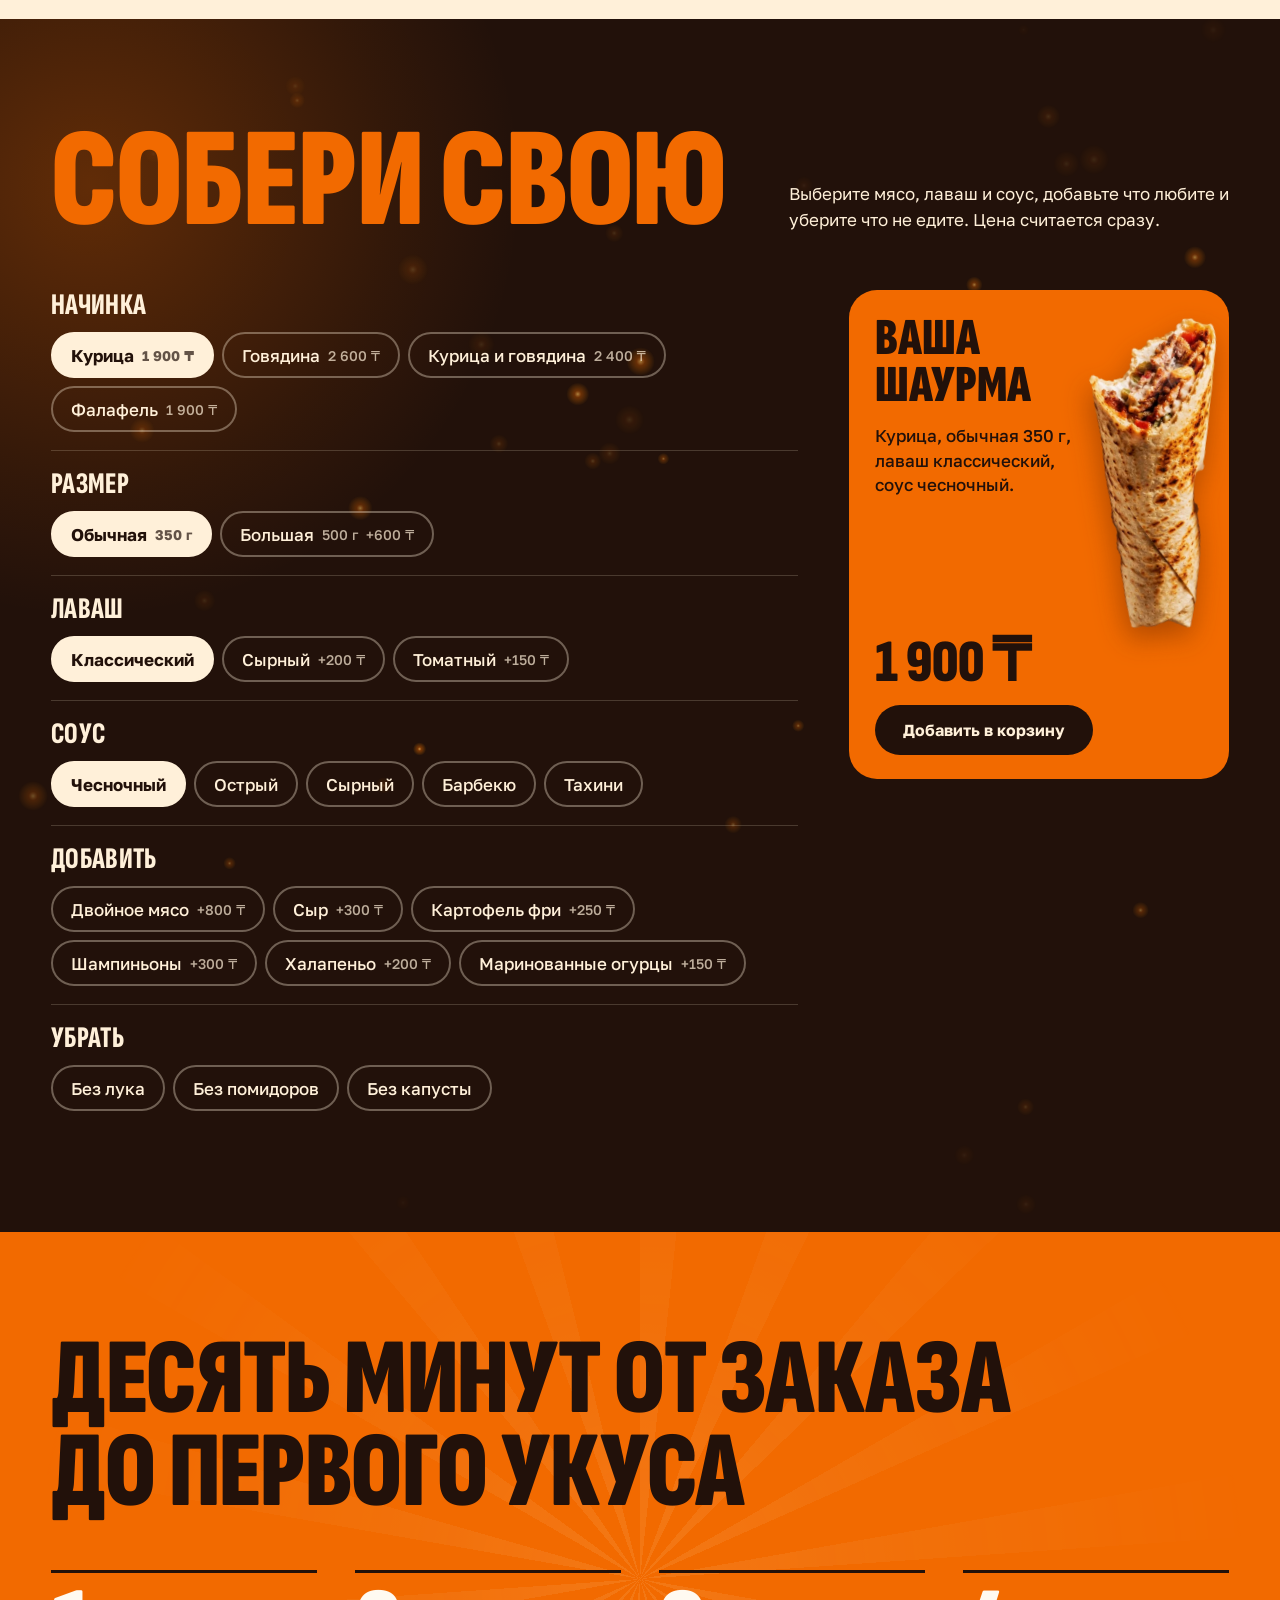
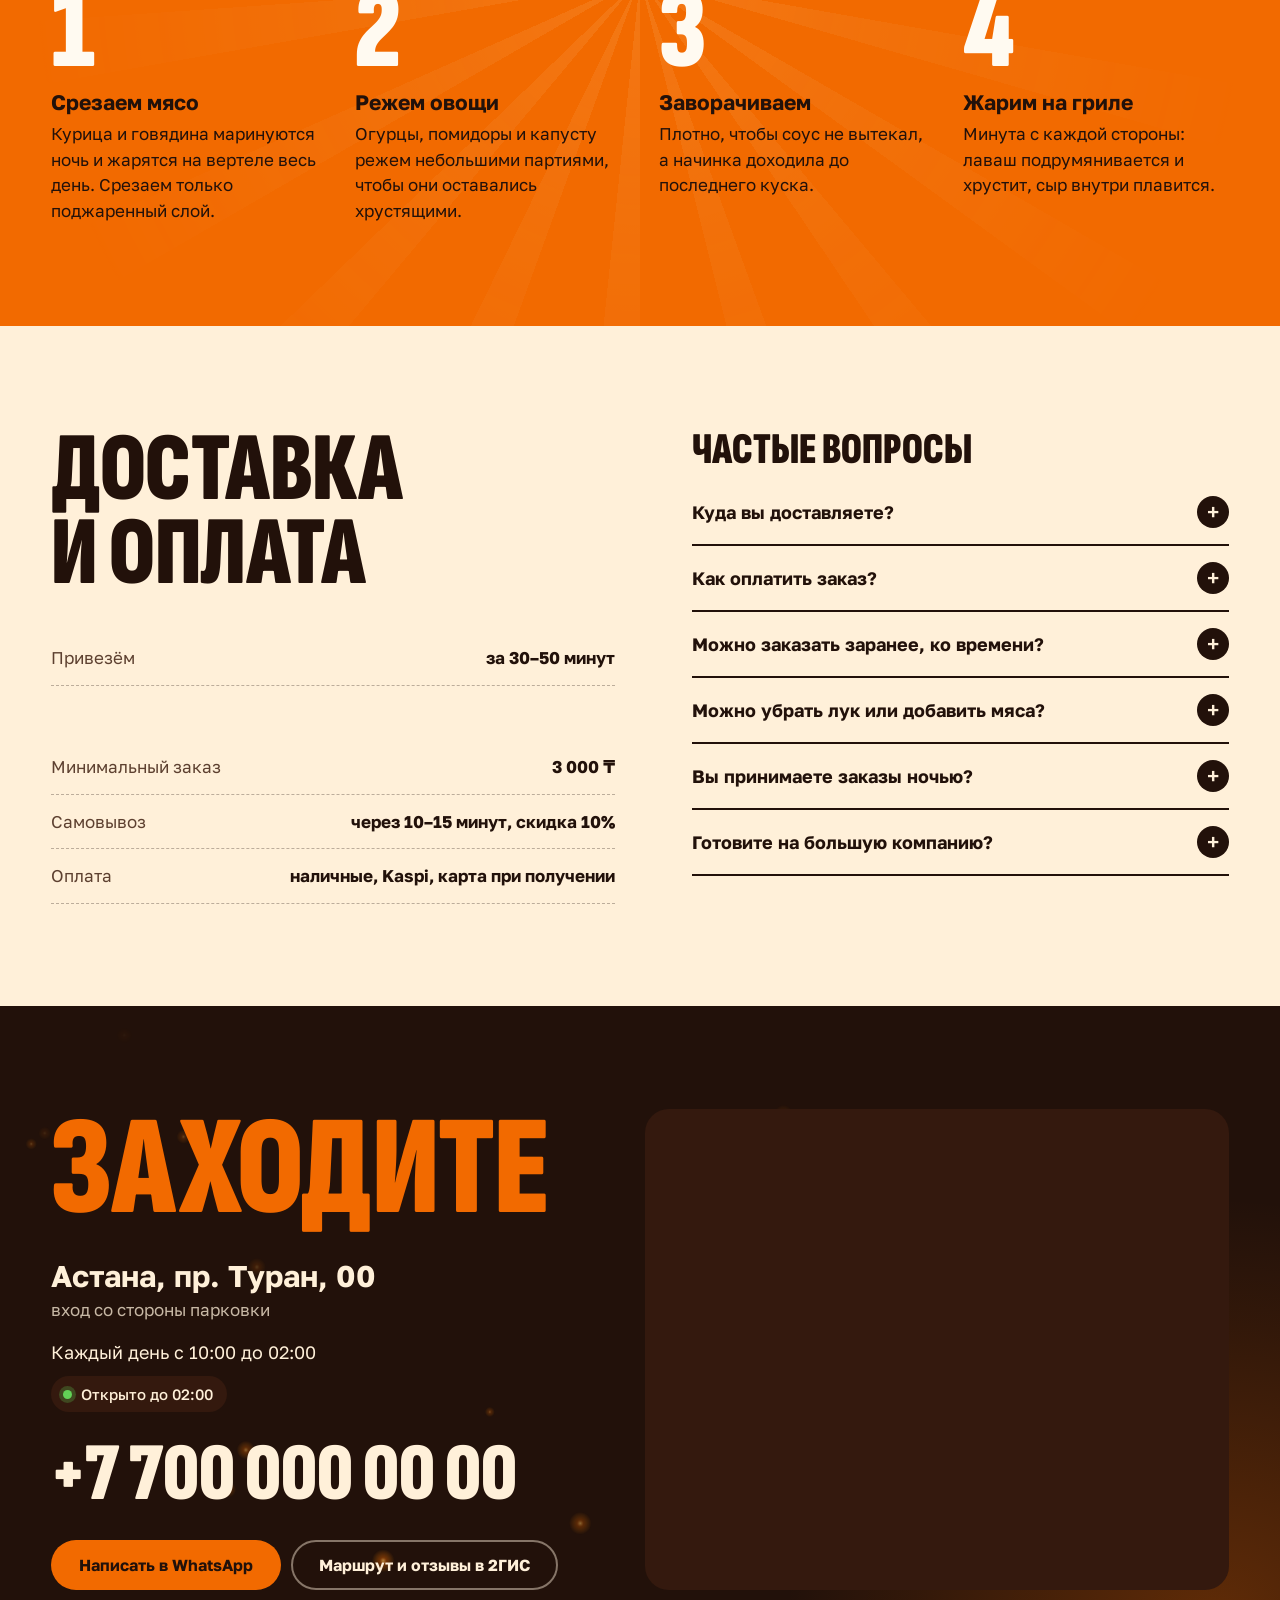
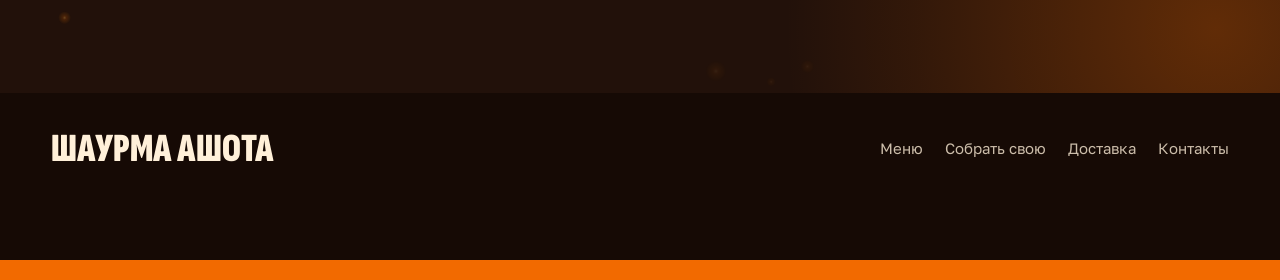
==== commit a91b36e8: "телефон: буквы больше не прыгают при скрытии панели браузера; плавные переключатели, числа и закрыти" ====
--- a/index.html
+++ b/index.html
@@ -7,6 +7,7 @@
 <title>Шаурма Ашота — горячая шаурма с доставкой по Астане</title>
 <meta name="description" content="Шаурма Ашота в Астане: мясо с вертела, лаваш с гриля, соусы собственного приготовления. Доставка за 30–50 минут и самовывоз каждый день до 02:00.">
 <meta name="theme-color" content="#f26a00">
+<meta name="format-detection" content="telephone=no, date=no, address=no, email=no">
 <meta property="og:type" content="website">
 <meta property="og:locale" content="ru_KZ">
 <meta property="og:title" content="Шаурма Ашота — горячая шаурма в Астане">
@@ -253,7 +254,7 @@
           <p class="field__err" data-err="phone"></p>
         </div>
 
-        <div data-only="delivery">
+        <div class="collapse" data-only="delivery"><div class="collapse__in">
           <div class="field">
             <label for="f-street">Улица и дом</label>
             <input id="f-street" name="street" type="text" autocomplete="street-address" placeholder="Например, Кабанбай батыра, 11">
@@ -264,7 +265,7 @@
             <div class="field"><label for="f-entrance">Подъезд</label><input id="f-entrance" name="entrance" type="text" inputmode="numeric"></div>
             <div class="field"><label for="f-floor">Этаж</label><input id="f-floor" name="floor" type="text" inputmode="numeric"></div>
           </div>
-        </div>
+        </div></div>
 
         <div class="field">
           <label for="f-time">Когда</label>
@@ -279,10 +280,10 @@
             <option value="Картой при получении">Картой при получении</option>
           </select>
         </div>
-        <div class="field" data-only="cash" hidden>
+        <div class="collapse is-off" data-only="cash" inert><div class="collapse__in"><div class="field">
           <label for="f-change">Сдача с какой купюры</label>
           <input id="f-change" name="change" type="text" inputmode="numeric" placeholder="Например, 10 000">
-        </div>
+        </div></div></div>
 
         <div class="field">
           <label for="f-comment">Комментарий</label>
--- a/css/style.css
+++ b/css/style.css
@@ -154,8 +154,6 @@
   .hero__status{justify-content:space-between}
   .hero__actions .btn{flex:1}
 }
-@media (max-aspect-ratio:4/5) and (min-height:780px){.hero__stage{--sy:2.05}}
-@media (max-aspect-ratio:4/5) and (max-height:700px){.hero__stage{--sy:1.3}}
 
 /* ---------- бегущая строка ---------- */
 .ticker{background:var(--char);color:var(--lavash);overflow:hidden;padding:13px 0}
@@ -491,3 +489,38 @@
   .hero__rays,.hero__glow,.build::before,.contacts::before{animation:none !important}
   .fx{display:none}
 }
+
+/* ---------- переключатели и состояния ---------- */
+/* доставка / самовывоз: ползунок плавно переезжает */
+.order__mode{position:relative}
+.order__mode::before{content:"";position:absolute;top:4px;bottom:4px;left:4px;width:calc(50% - 4px);border-radius:999px;background:var(--char);transition:transform .9s var(--ease)}
+.order__mode:has(input[value="pickup"]:checked)::before{transform:translateX(100%)}
+.order__mode label{position:relative;z-index:1}
+.order__mode span{transition:color .7s var(--ease)}
+.order__mode input:checked + span{background:transparent;color:var(--lavash)}
+
+/* поля адреса и сдачи сворачиваются, а не пропадают рывком */
+.collapse{display:grid;grid-template-rows:1fr;transition:grid-template-rows .95s var(--ease),opacity .7s var(--ease),margin-bottom .95s var(--ease)}
+.collapse__in{min-height:0;overflow:clip;overflow-clip-margin:8px}
+.collapse.is-off{grid-template-rows:0fr;opacity:0;margin-bottom:-14px}
+.collapse.is-off .collapse__in{overflow-clip-margin:0px}
+
+/* новая строка в корзине, шаги оформления, меню на телефоне */
+.line.is-new{animation:lineIn 1.1s var(--ease)}
+@keyframes lineIn{from{opacity:0;transform:translateX(26px)}}
+.order:not([hidden]),.done:not([hidden]){animation:fadeUp 1.1s var(--ease)}
+@keyframes fadeUp{from{opacity:0;transform:translateY(26px)}}
+.cart.is-closing{animation:drawerOut .8s var(--ease) forwards}
+.cart.is-closing::backdrop{animation:fadeOut .8s ease forwards}
+@keyframes drawerOut{to{transform:translateX(100%)}}
+@keyframes fadeOut{to{opacity:0}}
+.top__nav.is-open a{animation:navIn 1.1s var(--ease) both}
+.top__nav.is-open a:nth-child(2){animation-delay:.07s}
+.top__nav.is-open a:nth-child(3){animation-delay:.14s}
+.top__nav.is-open a:nth-child(4){animation-delay:.21s}
+@keyframes navIn{from{opacity:0;transform:translateY(-20px)}}
+
+/* выбранные варианты чуть «нажимаются» */
+.opt span,.chip,.buy,.btn{will-change:auto}
+.opt:active span{transform:scale(.96)}
+.opt span{transition:background-color .6s var(--ease),color .6s var(--ease),border-color .6s var(--ease),transform .5s var(--ease)}
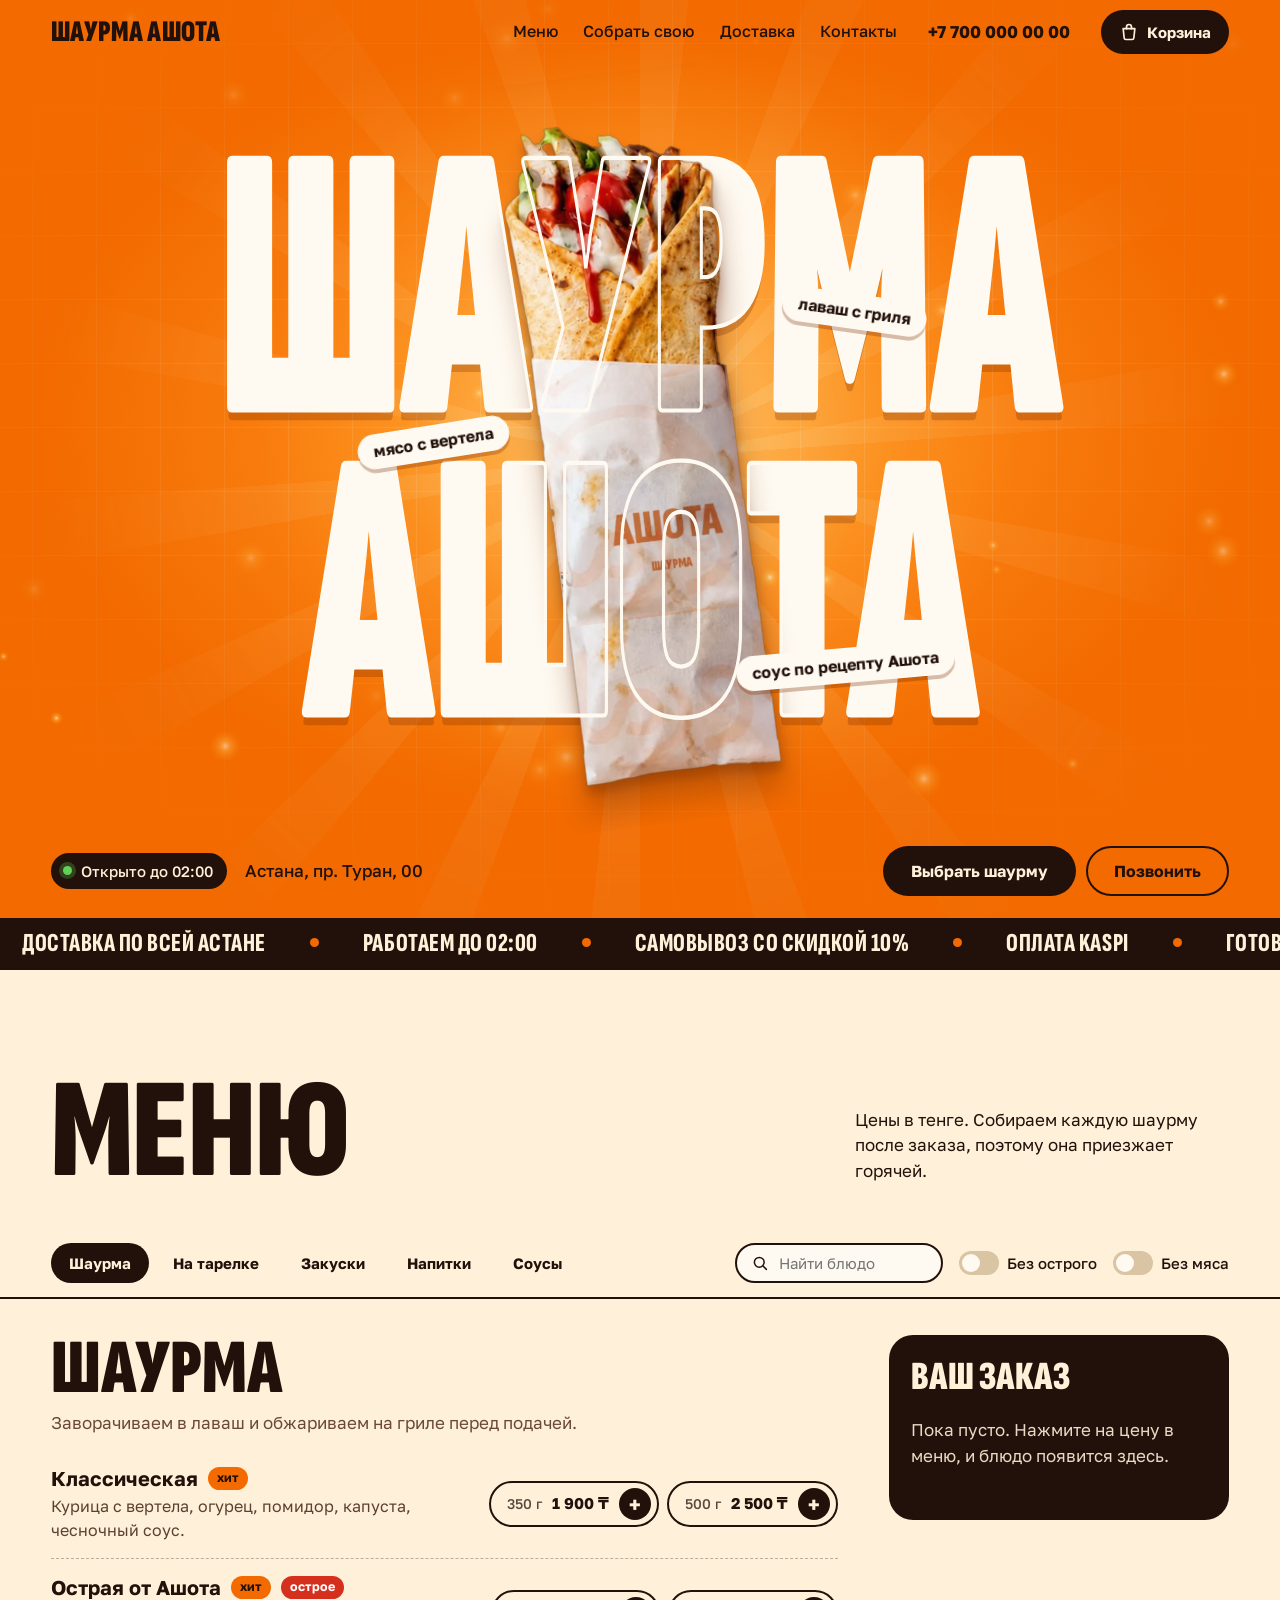
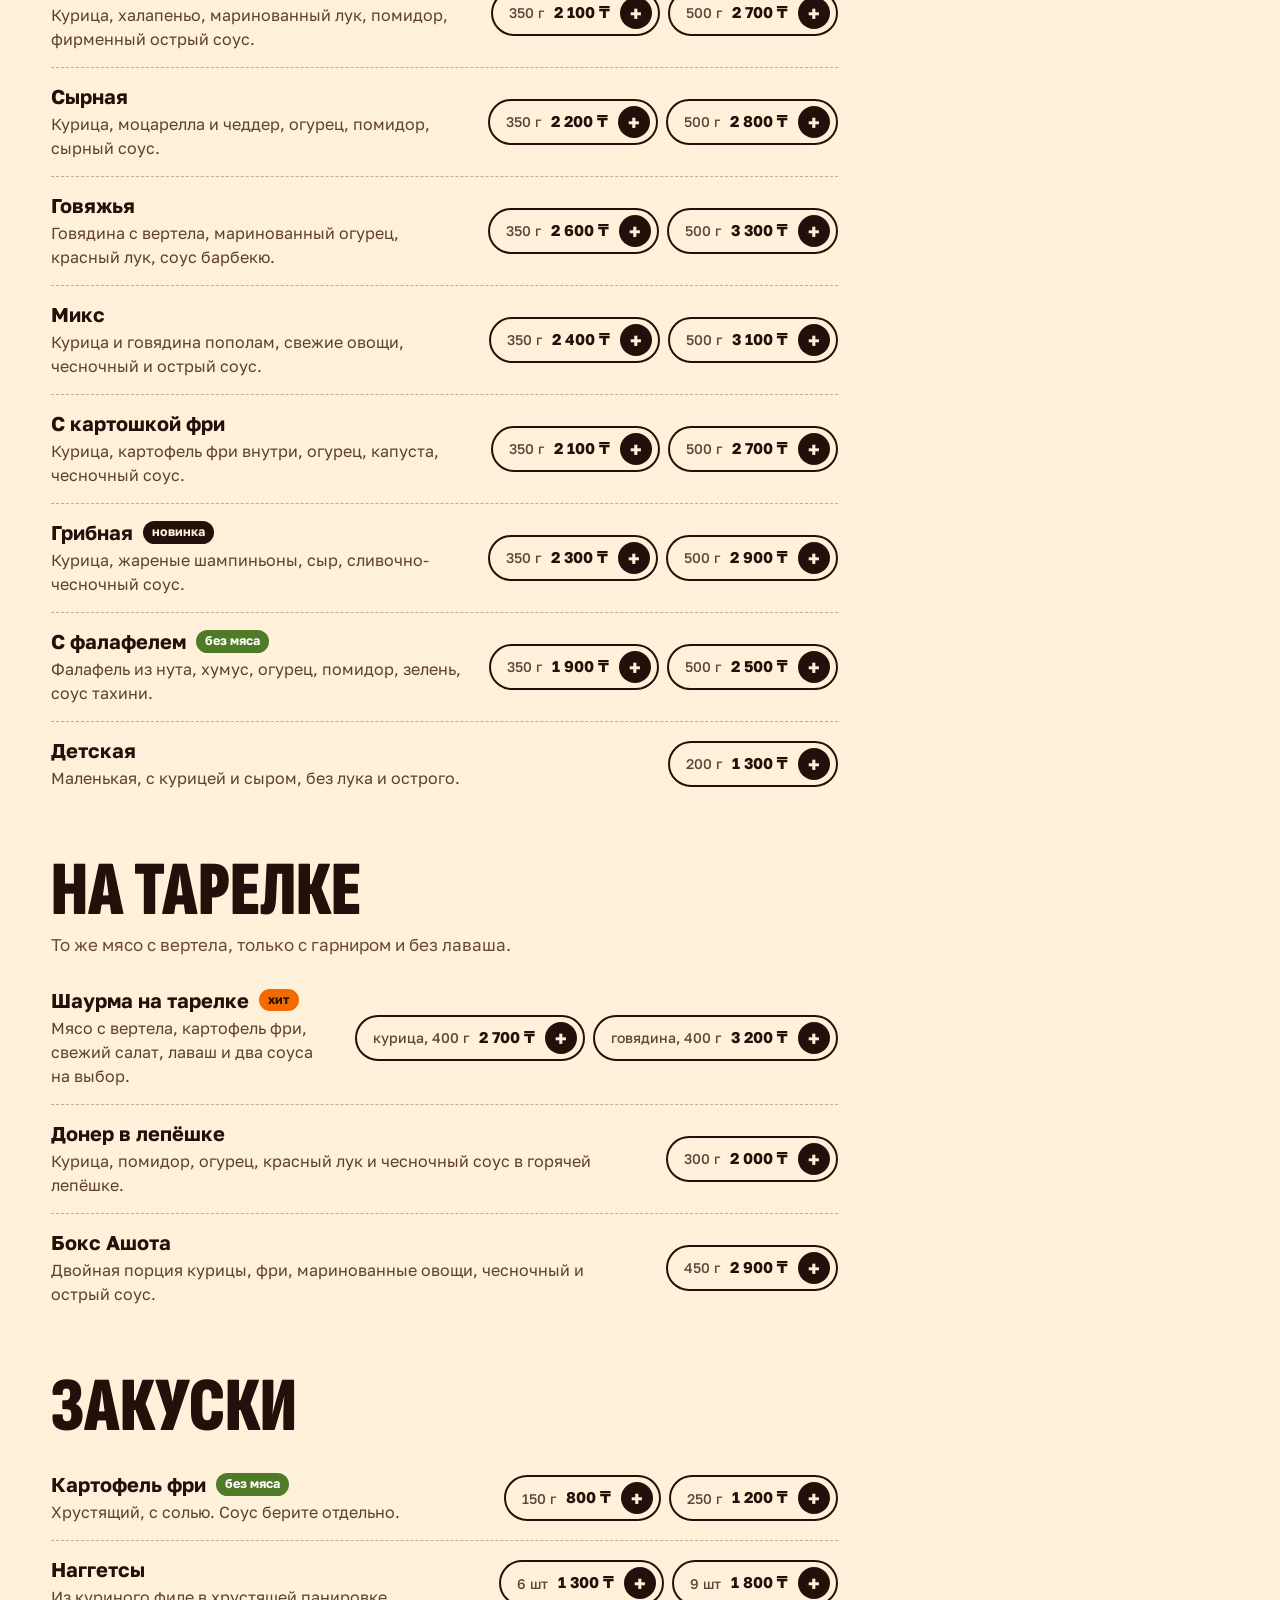
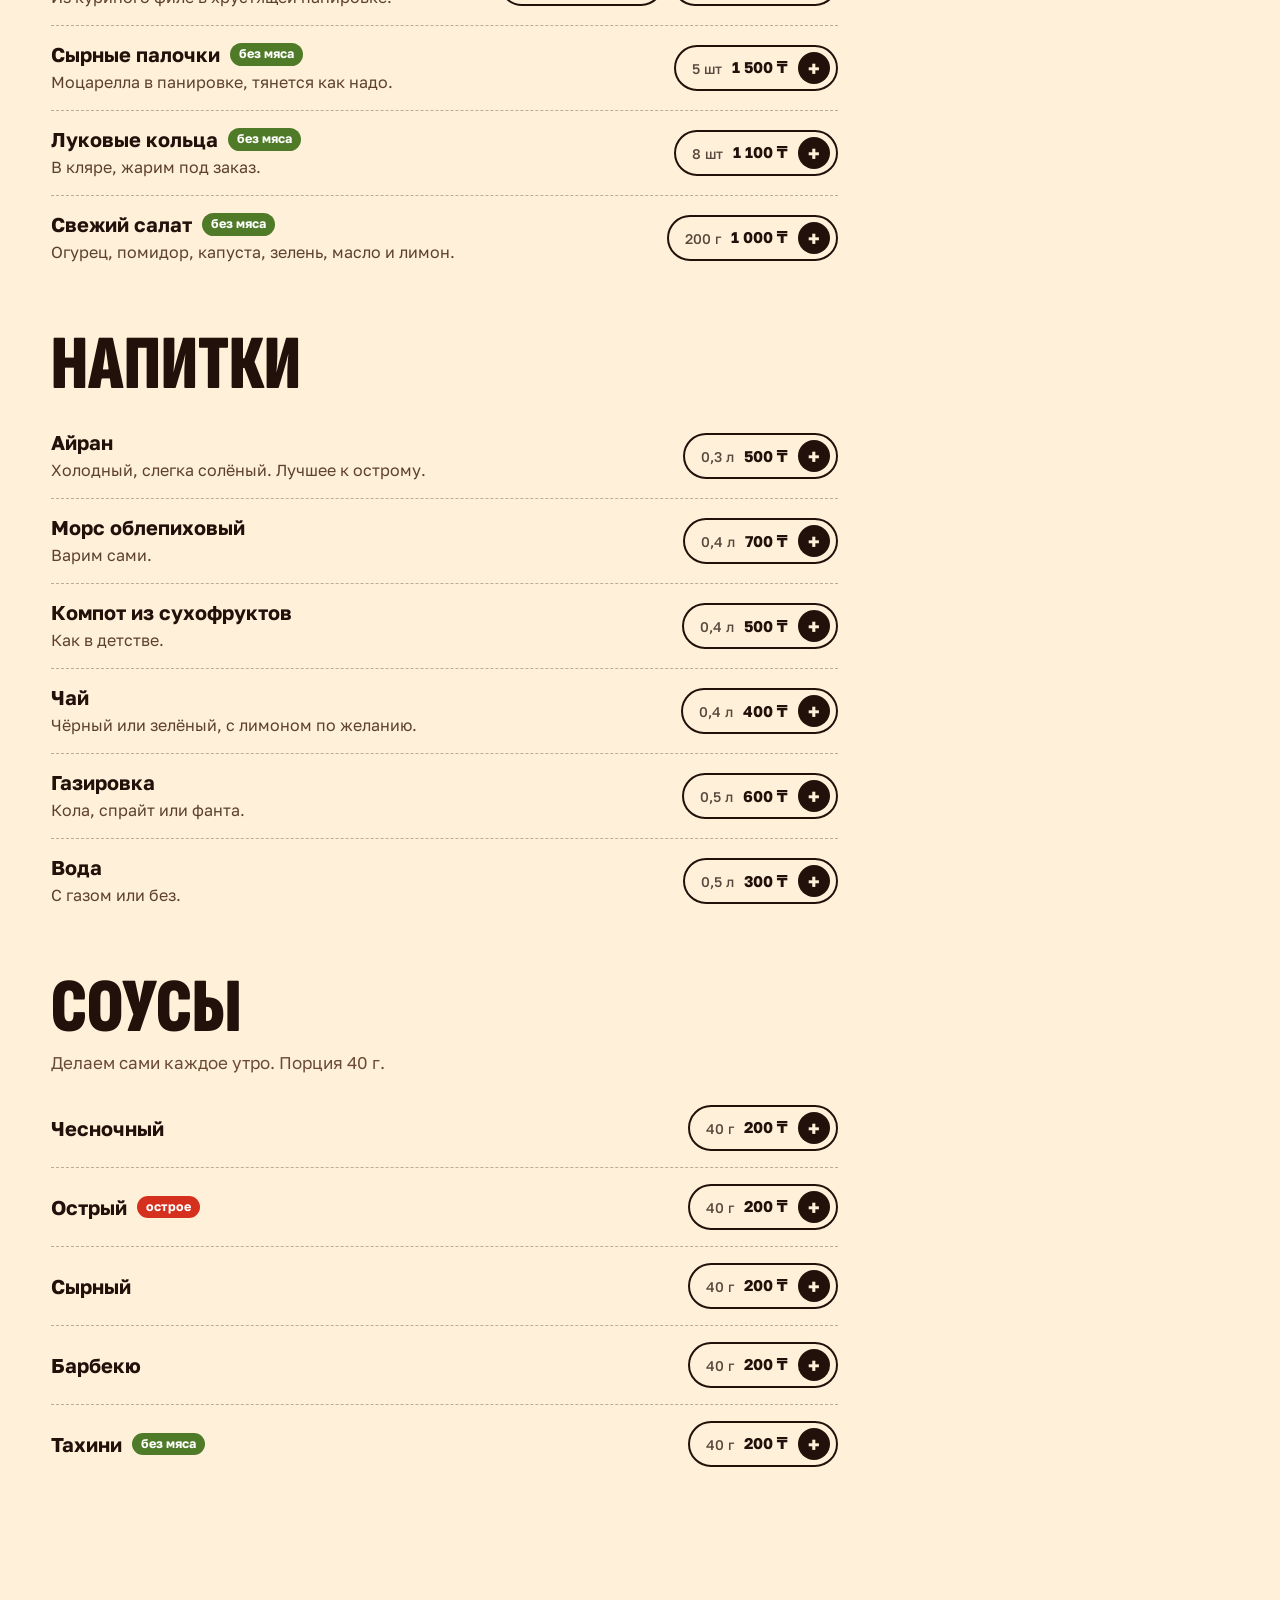
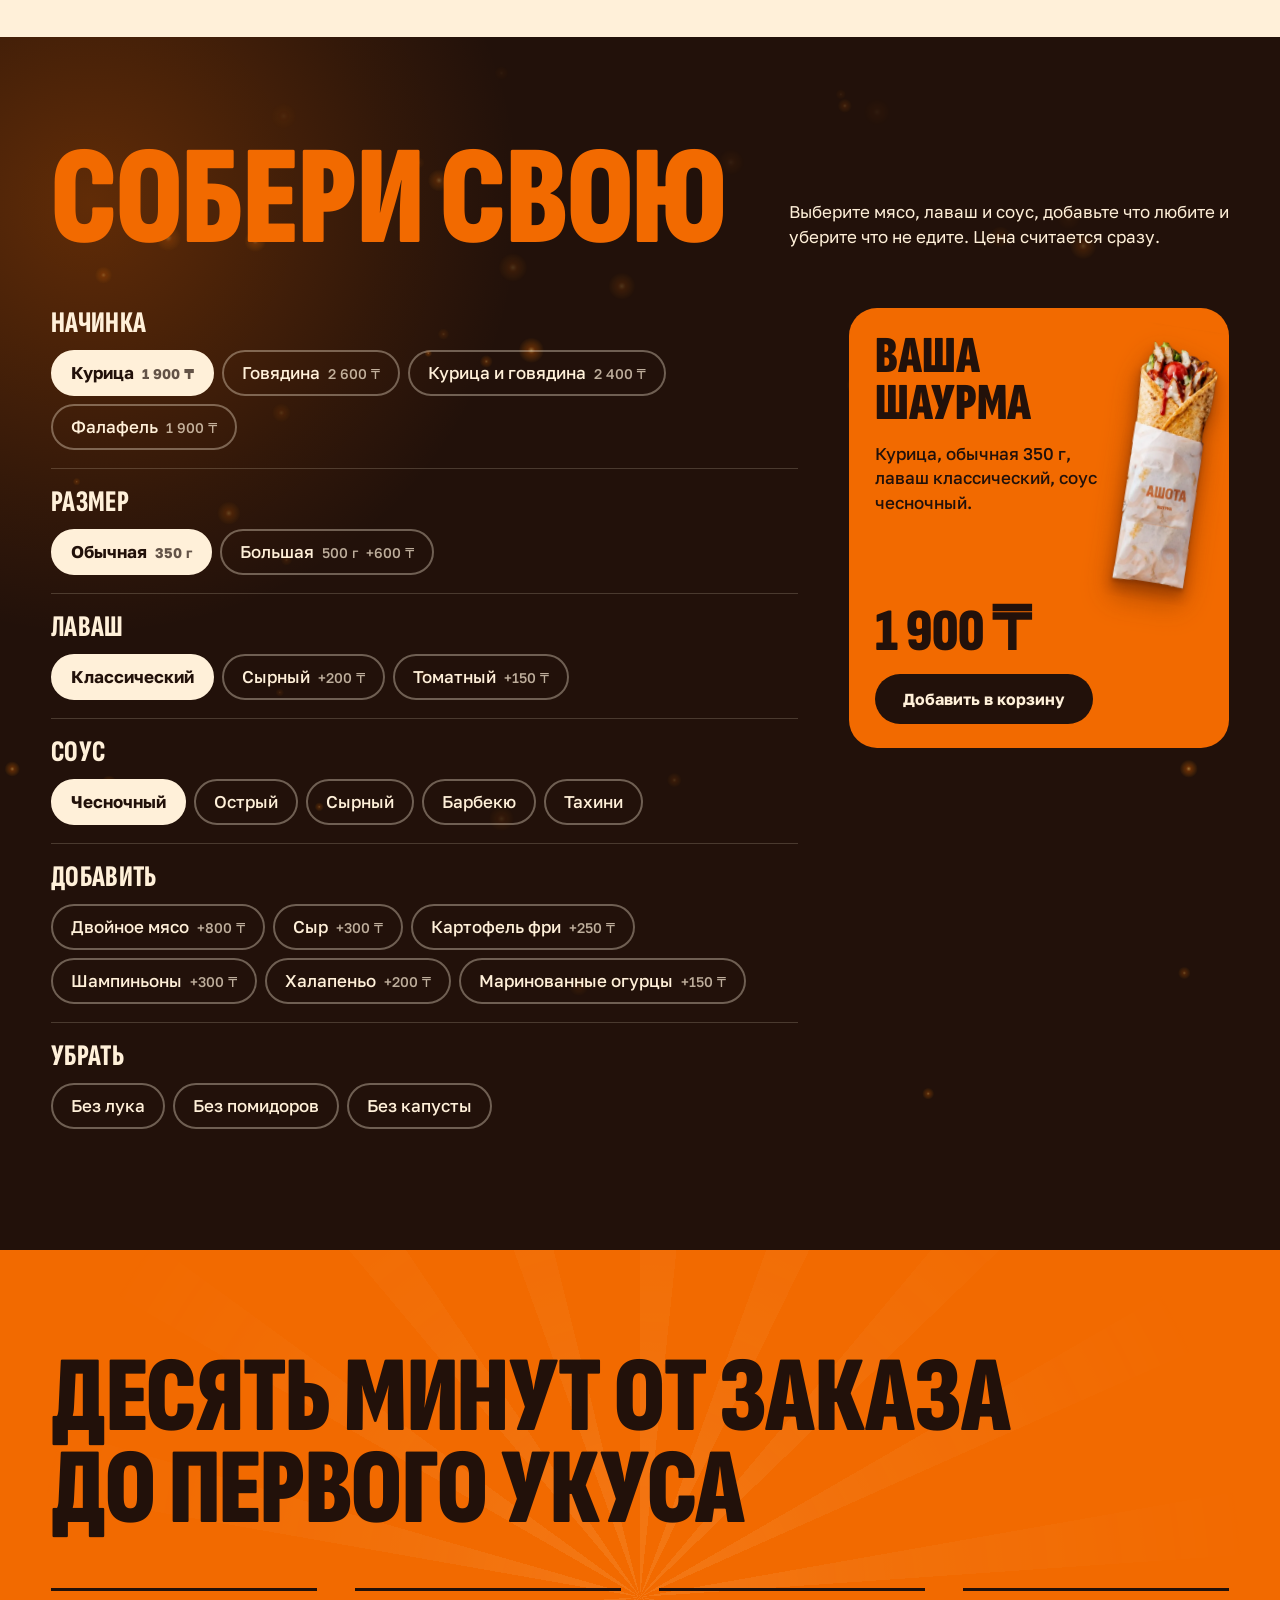
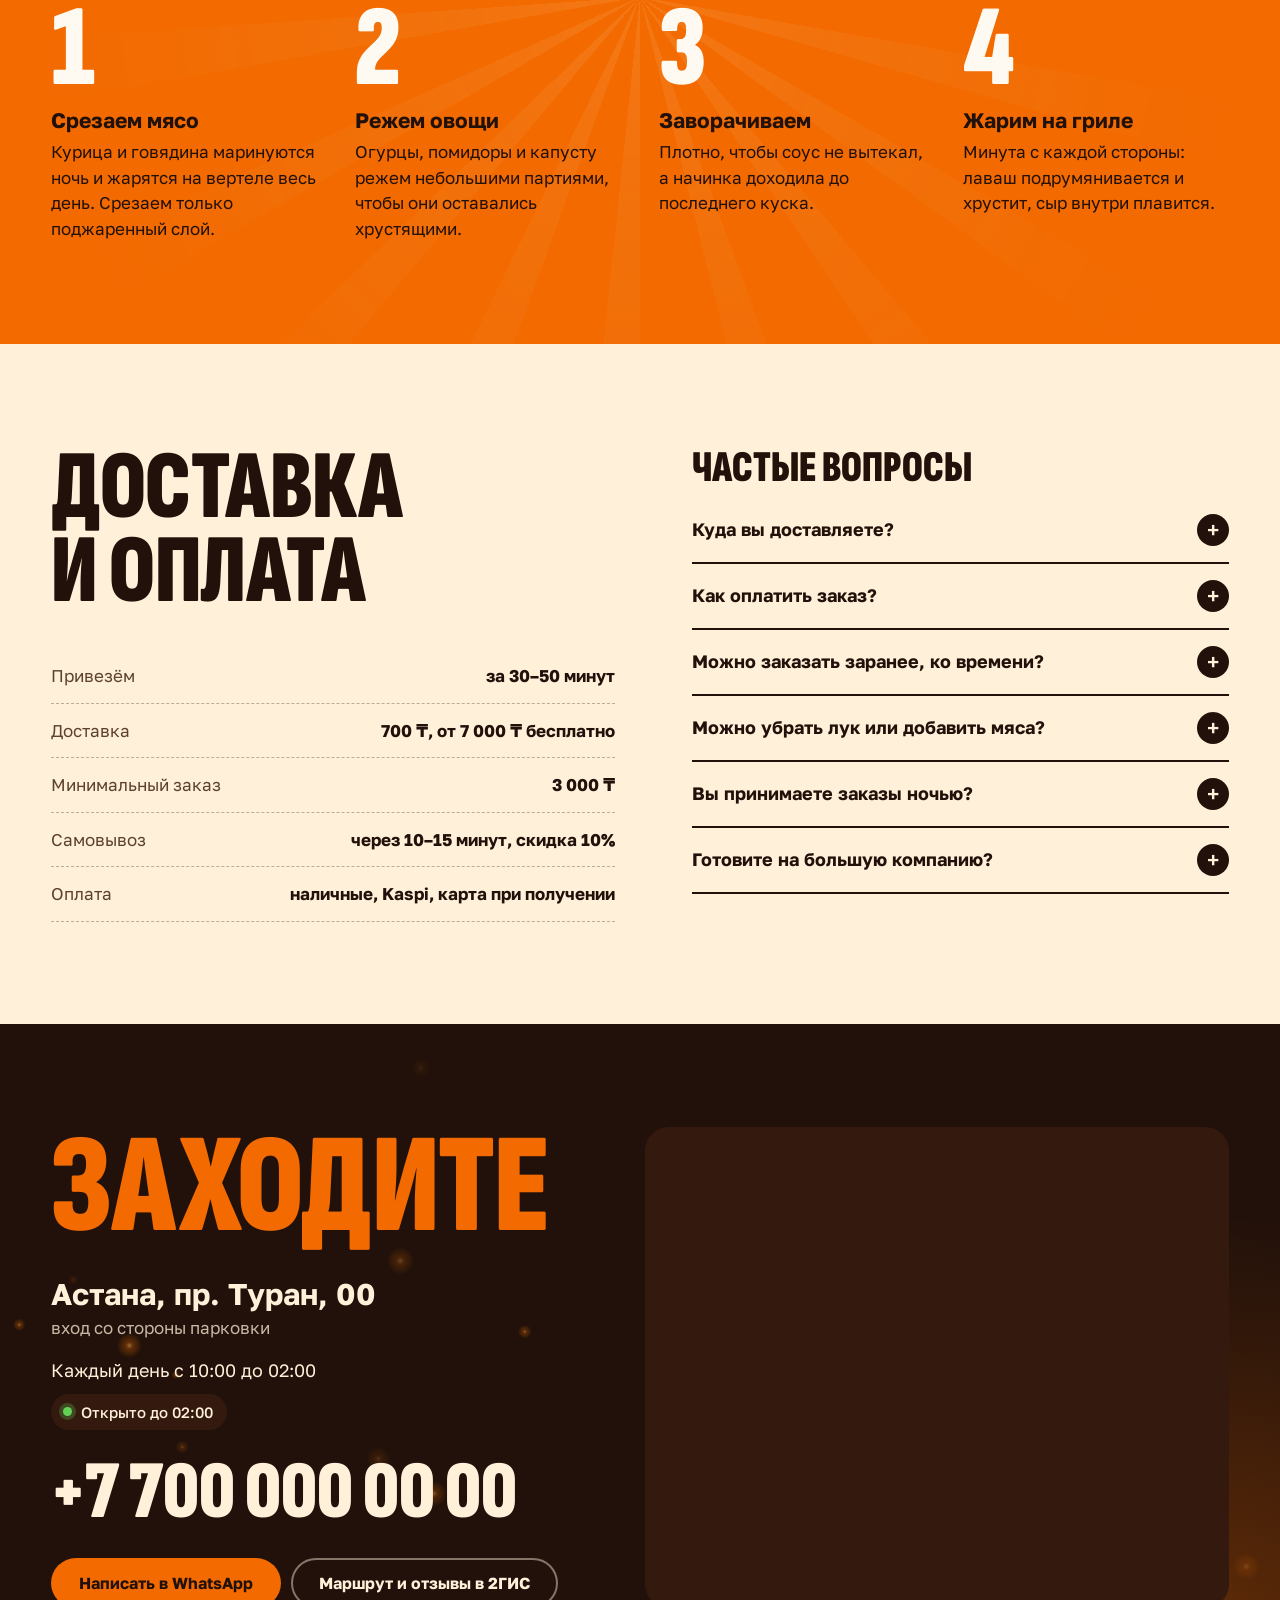
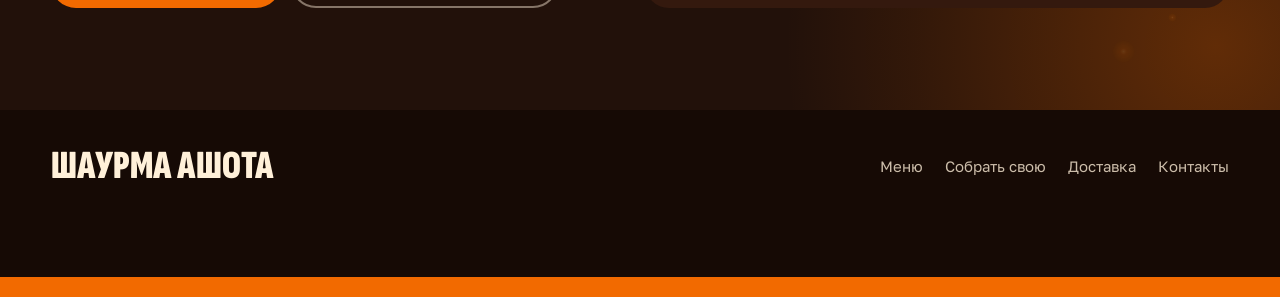
==== commit 34efe6a2: "новое фото шаурмы, облегчённый режим для телефонов (без лагов), тень запечена в картинку Co-Authored" ====
--- a/index.html
+++ b/index.html
@@ -3,7 +3,7 @@
 <head>
 <meta charset="utf-8">
 <meta name="viewport" content="width=device-width, initial-scale=1, viewport-fit=cover">
-<script>document.documentElement.classList.add('js')</script>
+<script>document.documentElement.classList.add('js');if(matchMedia('(pointer:coarse)').matches||innerWidth<760)document.documentElement.classList.add('lite')</script>
 <title>Шаурма Ашота — горячая шаурма с доставкой по Астане</title>
 <meta name="description" content="Шаурма Ашота в Астане: мясо с вертела, лаваш с гриля, соусы собственного приготовления. Доставка за 30–50 минут и самовывоз каждый день до 02:00.">
 <meta name="theme-color" content="#f26a00">
@@ -17,7 +17,7 @@
 <link rel="icon" href="assets/img/favicon.svg" type="image/svg+xml">
 <link rel="manifest" href="manifest.webmanifest">
 <link rel="preload" href="assets/fonts/sofia-sans-extra-condensed-cyrillic-900-normal.woff2" as="font" type="font/woff2" crossorigin>
-<link rel="preload" href="assets/img/shawarma.webp" as="image" imagesrcset="assets/img/shawarma-450.webp 450w, assets/img/shawarma.webp 900w" imagesizes="(max-width: 700px) 60vw, 420px">
+<link rel="preload" href="assets/img/shawarma.webp" as="image" imagesrcset="assets/img/shawarma-450.webp 406w, assets/img/shawarma.webp 813w" imagesizes="(max-width: 700px) 60vw, 420px">
 <link rel="stylesheet" href="css/style.css">
 </head>
 <body>
@@ -58,9 +58,9 @@
 
     <picture class="hero__photo" id="heroPhoto">
       <img src="assets/img/shawarma.webp"
-           srcset="assets/img/shawarma-450.webp 450w, assets/img/shawarma.webp 900w"
+           srcset="assets/img/shawarma-450.webp 406w, assets/img/shawarma.webp 813w"
            sizes="(max-width: 700px) 60vw, 420px"
-           width="900" height="1948" alt="Горячая шаурма с курицей, овощами и чесночным соусом" fetchpriority="high">
+           width="813" height="2000" alt="Шаурма с курицей, овощами и соусом в фирменной бумаге" fetchpriority="high">
     </picture>
 
     <!-- контур букв поверх фото -->
@@ -137,7 +137,7 @@
   <div class="build__grid">
     <form class="build__form" id="builder" novalidate></form>
     <aside class="build__card" aria-live="polite">
-      <img class="build__img" src="assets/img/shawarma-450.webp" width="450" height="974" alt="" loading="lazy">
+      <img class="build__img" src="assets/img/shawarma-450.webp" width="406" height="1000" alt="" loading="lazy">
       <h3 class="build__name">Ваша шаурма</h3>
       <p class="build__desc" id="buildDesc"></p>
       <div class="build__row">
--- a/css/style.css
+++ b/css/style.css
@@ -113,8 +113,8 @@
 .hero__title--outline{z-index:3;color:transparent;-webkit-text-stroke:max(1.5px,.011em) var(--sauce);pointer-events:none}
 .hero__title--outline .hero__word{text-shadow:none}
 
-.hero__photo{z-index:2;height:calc(var(--fs) * 1.66 * var(--sy));aspect-ratio:900/1948;--px:0px;--py:0px;--rot:-7deg;
-  transform:translate3d(var(--px),var(--py),0) rotate(var(--rot));filter:drop-shadow(0 .9vw 1.2vw rgba(90,30,0,.5)) drop-shadow(0 3vw 4vw rgba(120,44,0,.35));will-change:transform}
+.hero__photo{z-index:2;height:calc(var(--fs) * 1.95 * var(--sy));aspect-ratio:813/2000;--px:0px;--py:0px;--rot:-7deg;
+  transform:translate3d(var(--px),var(--py),0) rotate(var(--rot));will-change:transform}
 .hero__photo img{width:100%;height:100%;object-fit:contain}
 
 .sticker{z-index:4;position:absolute;grid-area:auto;background:var(--sauce);color:var(--char);font-weight:700;font-size:clamp(13px,1.25vw,18px);line-height:1.2;padding:.5em 1em;border-radius:999px;box-shadow:0 4px 0 rgba(120,44,0,.3);white-space:nowrap}
@@ -146,7 +146,7 @@
 /* вертикальные экраны: буквы вытягиваем ещё выше */
 @media (max-aspect-ratio:4/5){
   .hero__stage{--fs:31.5vw;--sy:1.78}
-  .hero__photo{height:calc(var(--fs) * 1.6 * var(--sy))}
+  .hero__photo{height:calc(var(--fs) * 1.92 * var(--sy))}
   .sticker--a{right:auto;left:4vw;top:46.5%}
   .sticker--b{left:auto;right:4vw;top:24%}
   .sticker--c{left:auto;right:5vw;top:79%}
@@ -257,7 +257,7 @@
 .opt input:checked + span{background:var(--lavash);border-color:var(--lavash);color:var(--char);font-weight:700}
 .opt input:focus-visible + span{outline:3px solid var(--ember);outline-offset:3px}
 .build__card{position:sticky;top:calc(var(--header-h) + 20px);background:var(--fire);color:var(--char);border-radius:28px;padding:26px 26px 24px;overflow:hidden}
-.build__img{width:150px;float:right;margin:-8px -18px 0 12px;transform:rotate(9deg);filter:drop-shadow(0 12px 14px rgba(90,30,0,.45));shape-outside:polygon(20% 0,100% 0,100% 100%,30% 100%)}
+.build__img{width:112px;float:right;margin:-8px -18px 0 12px;transform:rotate(9deg);filter:drop-shadow(0 12px 14px rgba(90,30,0,.45));shape-outside:polygon(20% 0,100% 0,100% 100%,30% 100%)}
 .build__name{font-family:var(--display);font-weight:900;text-transform:uppercase;font-size:52px;line-height:.9;max-width:4.2em}
 .build__desc{margin-top:14px;font-weight:500;line-height:1.45;min-height:7.5em}
 .build__row{clear:both;display:flex;flex-wrap:wrap;align-items:center;justify-content:space-between;gap:12px;margin-top:14px}
@@ -435,10 +435,10 @@
 
 /* глубина при прокрутке: слои уезжают с разной скоростью */
 @media (prefers-reduced-motion:no-preference){
-  .hero__title{translate:0 calc(var(--sc,0) * .26px)}
-  .hero__photo{translate:0 calc(var(--sc,0) * .08px);rotate:calc(var(--sc,0) * .018deg)}
-  .sticker{translate:0 calc(var(--sc,0) * .42px)}
-  .hero__bar{translate:0 calc(var(--sc,0) * .1px);opacity:calc(1 - var(--sc,0) / 520)}
+  html:not(.lite) .hero__title{translate:0 calc(var(--sc,0) * .26px)}
+  html:not(.lite) .hero__photo{translate:0 calc(var(--sc,0) * .08px);rotate:calc(var(--sc,0) * .018deg)}
+  html:not(.lite) .sticker{translate:0 calc(var(--sc,0) * .42px)}
+  html:not(.lite) .hero__bar{translate:0 calc(var(--sc,0) * .1px);opacity:calc(1 - var(--sc,0) / 520)}
 }
 @media (prefers-reduced-motion:reduce){
   .rv{opacity:1;transform:none;transition:none}
@@ -500,7 +500,7 @@
 .order__mode input:checked + span{background:transparent;color:var(--lavash)}
 
 /* поля адреса и сдачи сворачиваются, а не пропадают рывком */
-.collapse{display:grid;grid-template-rows:1fr;transition:grid-template-rows .95s var(--ease),opacity .7s var(--ease),margin-bottom .95s var(--ease)}
+.collapse{display:grid;align-self:start;grid-template-rows:1fr;transition:grid-template-rows .95s var(--ease),opacity .7s var(--ease),margin-bottom .95s var(--ease)}
 .collapse__in{min-height:0;overflow:clip;overflow-clip-margin:8px}
 .collapse.is-off{grid-template-rows:0fr;opacity:0;margin-bottom:-14px}
 .collapse.is-off .collapse__in{overflow-clip-margin:0px}
@@ -524,3 +524,15 @@
 .opt span,.chip,.buy,.btn{will-change:auto}
 .opt:active span{transform:scale(.96)}
 .opt span{transition:background-color .6s var(--ease),color .6s var(--ease),border-color .6s var(--ease),transform .5s var(--ease)}
+
+/* ---------- облегчённый режим для телефонов ---------- */
+.lite .hero__rays{animation:none;will-change:auto;opacity:.8}
+.lite .hero__rays--soft{opacity:.4}
+.lite .hero__glow{animation:none}
+.lite .hero__photo img{animation:none}
+.lite .build::before,.lite .contacts::before{animation:none}
+.lite .hero__photo{animation-duration:1.6s}
+.lite .hero__word--top,.lite .hero__word--bottom{animation-duration:1.3s}
+.lite .rv{transition-duration:1s,1.1s}
+.lite .hero__title{text-shadow:none}
+.lite .hero__word{text-shadow:none}
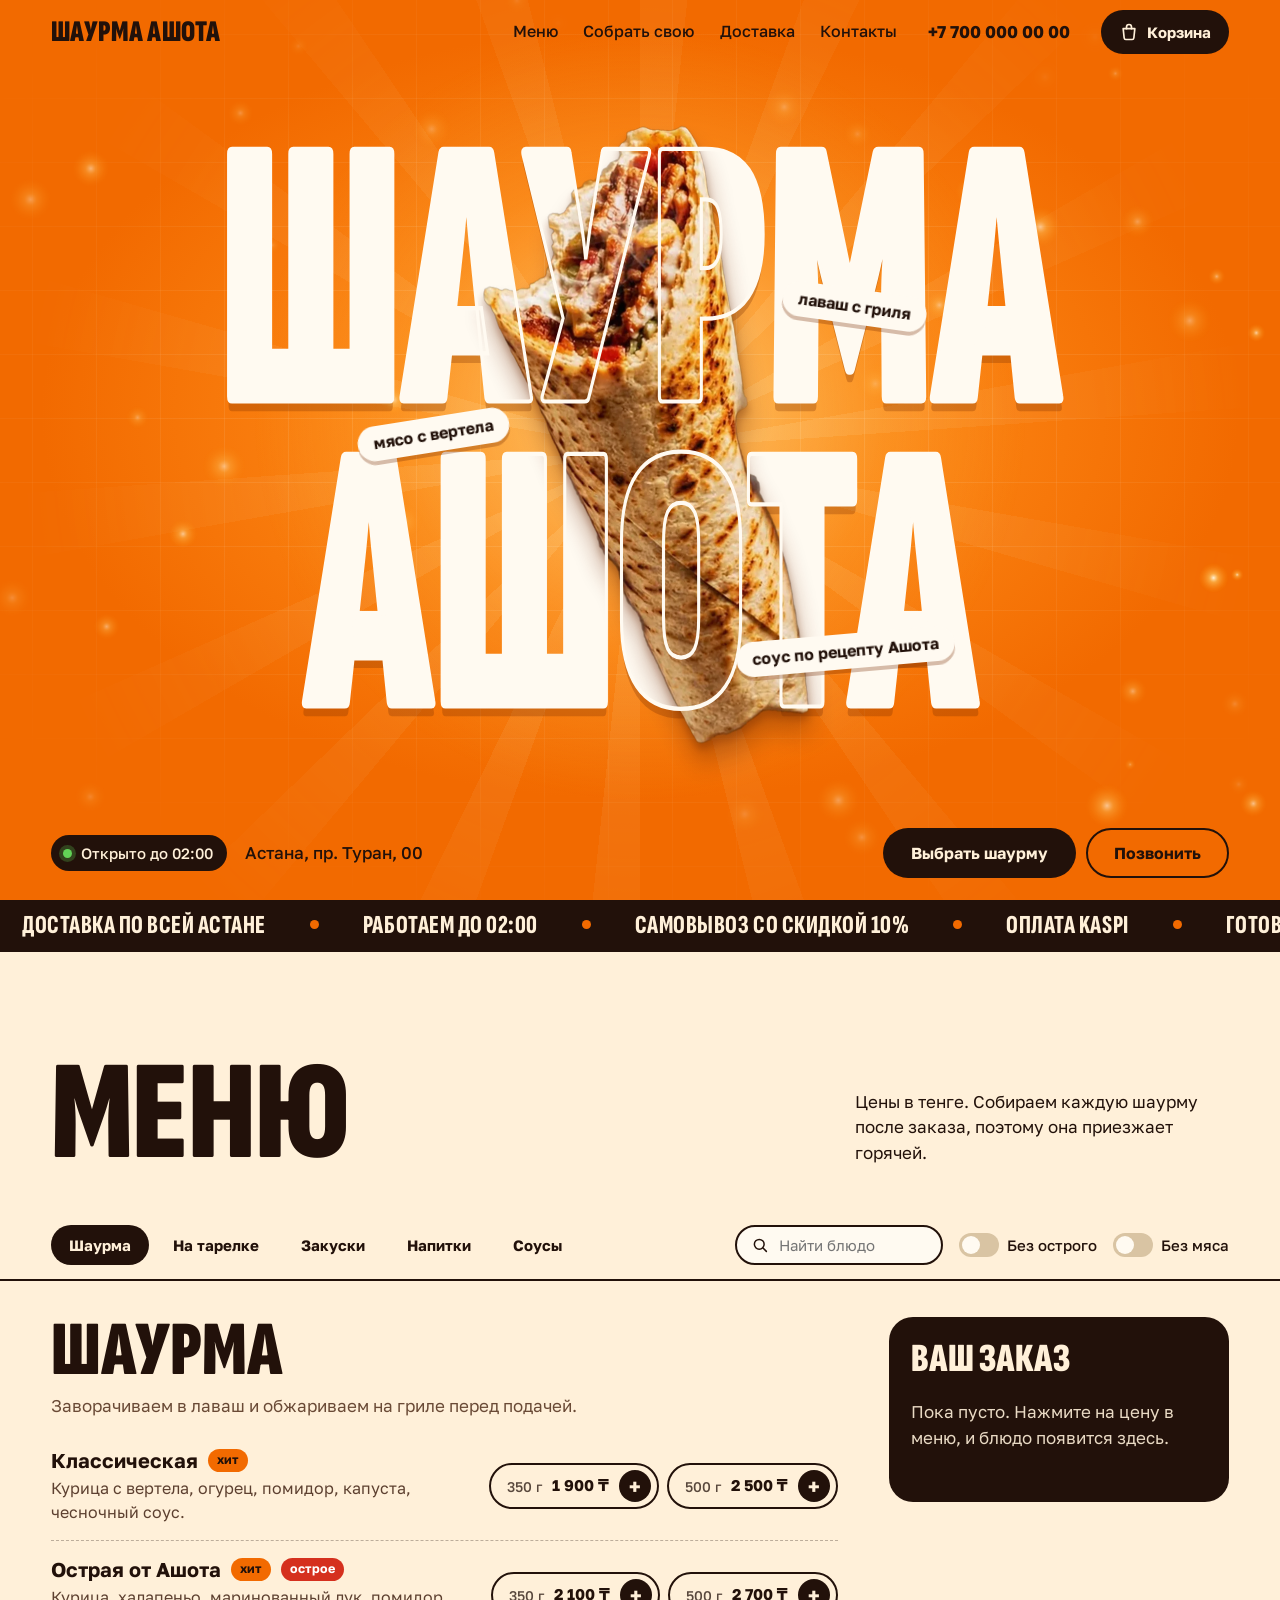
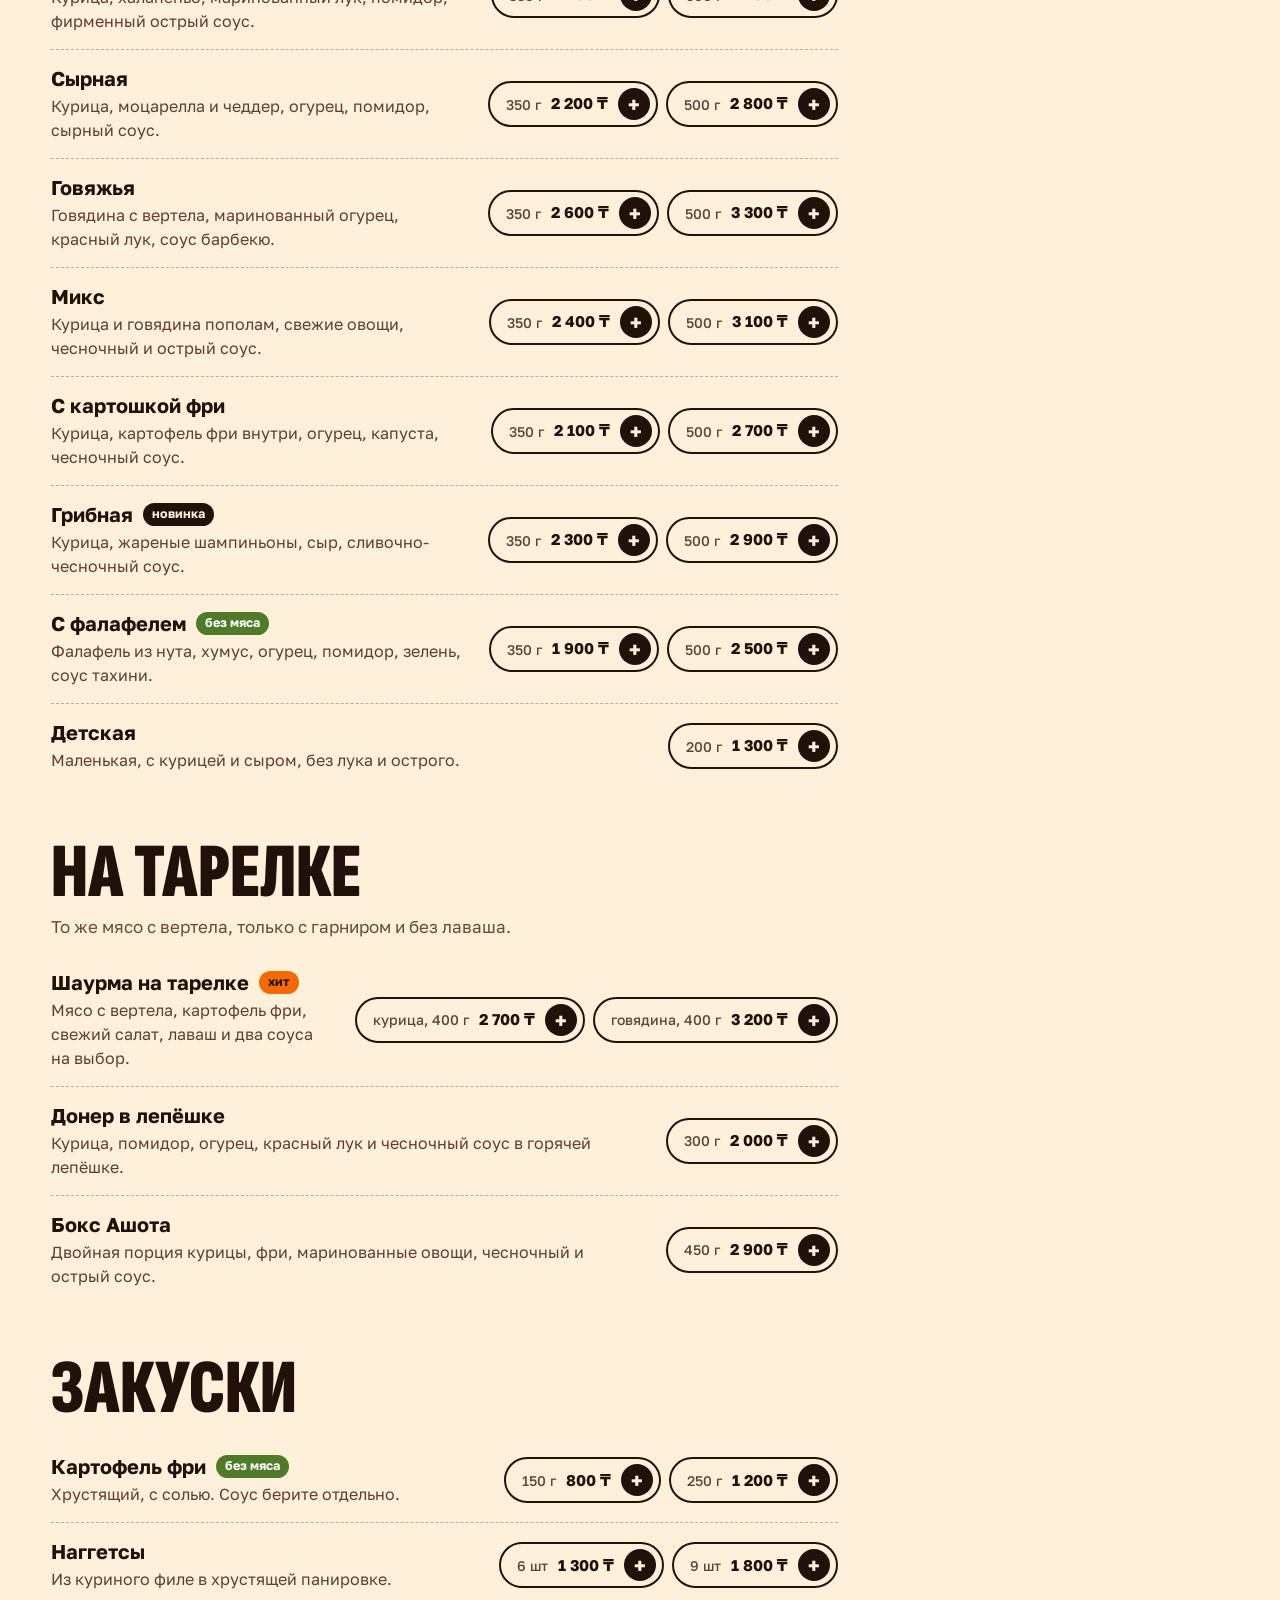
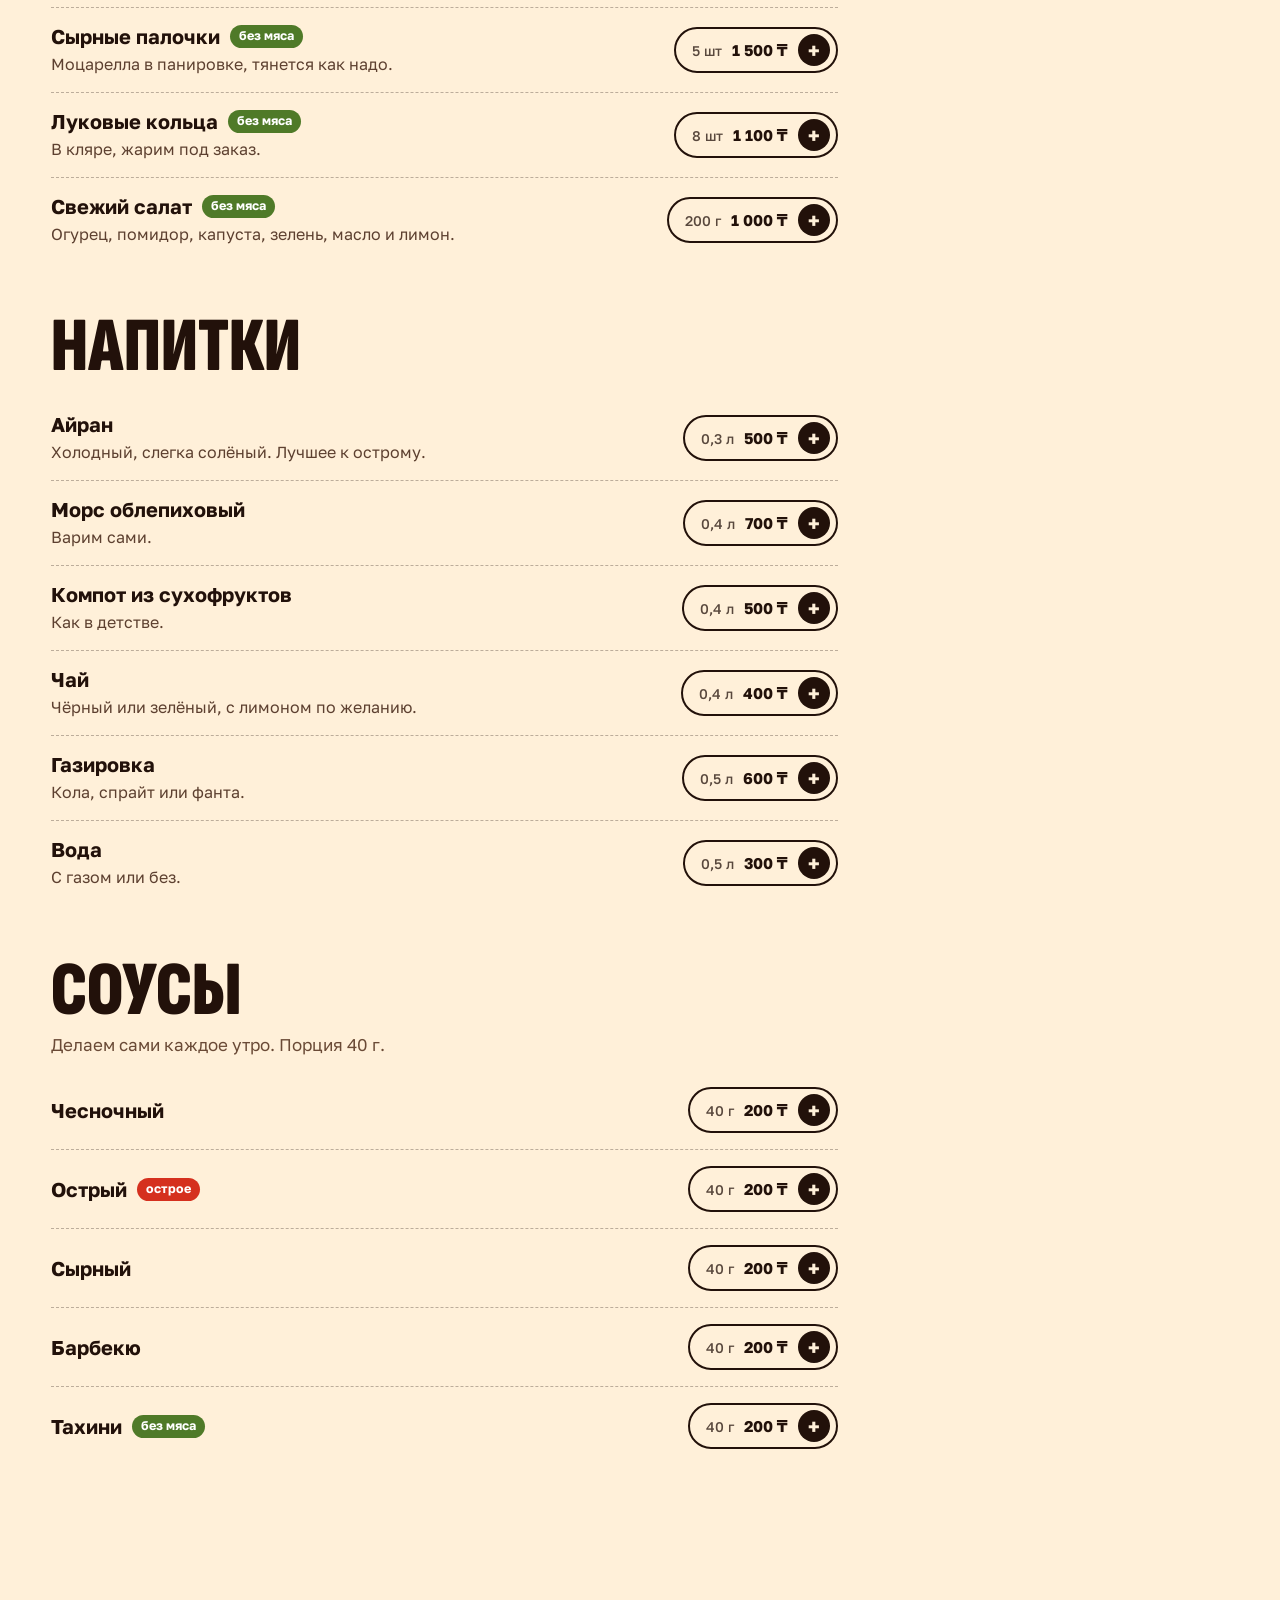
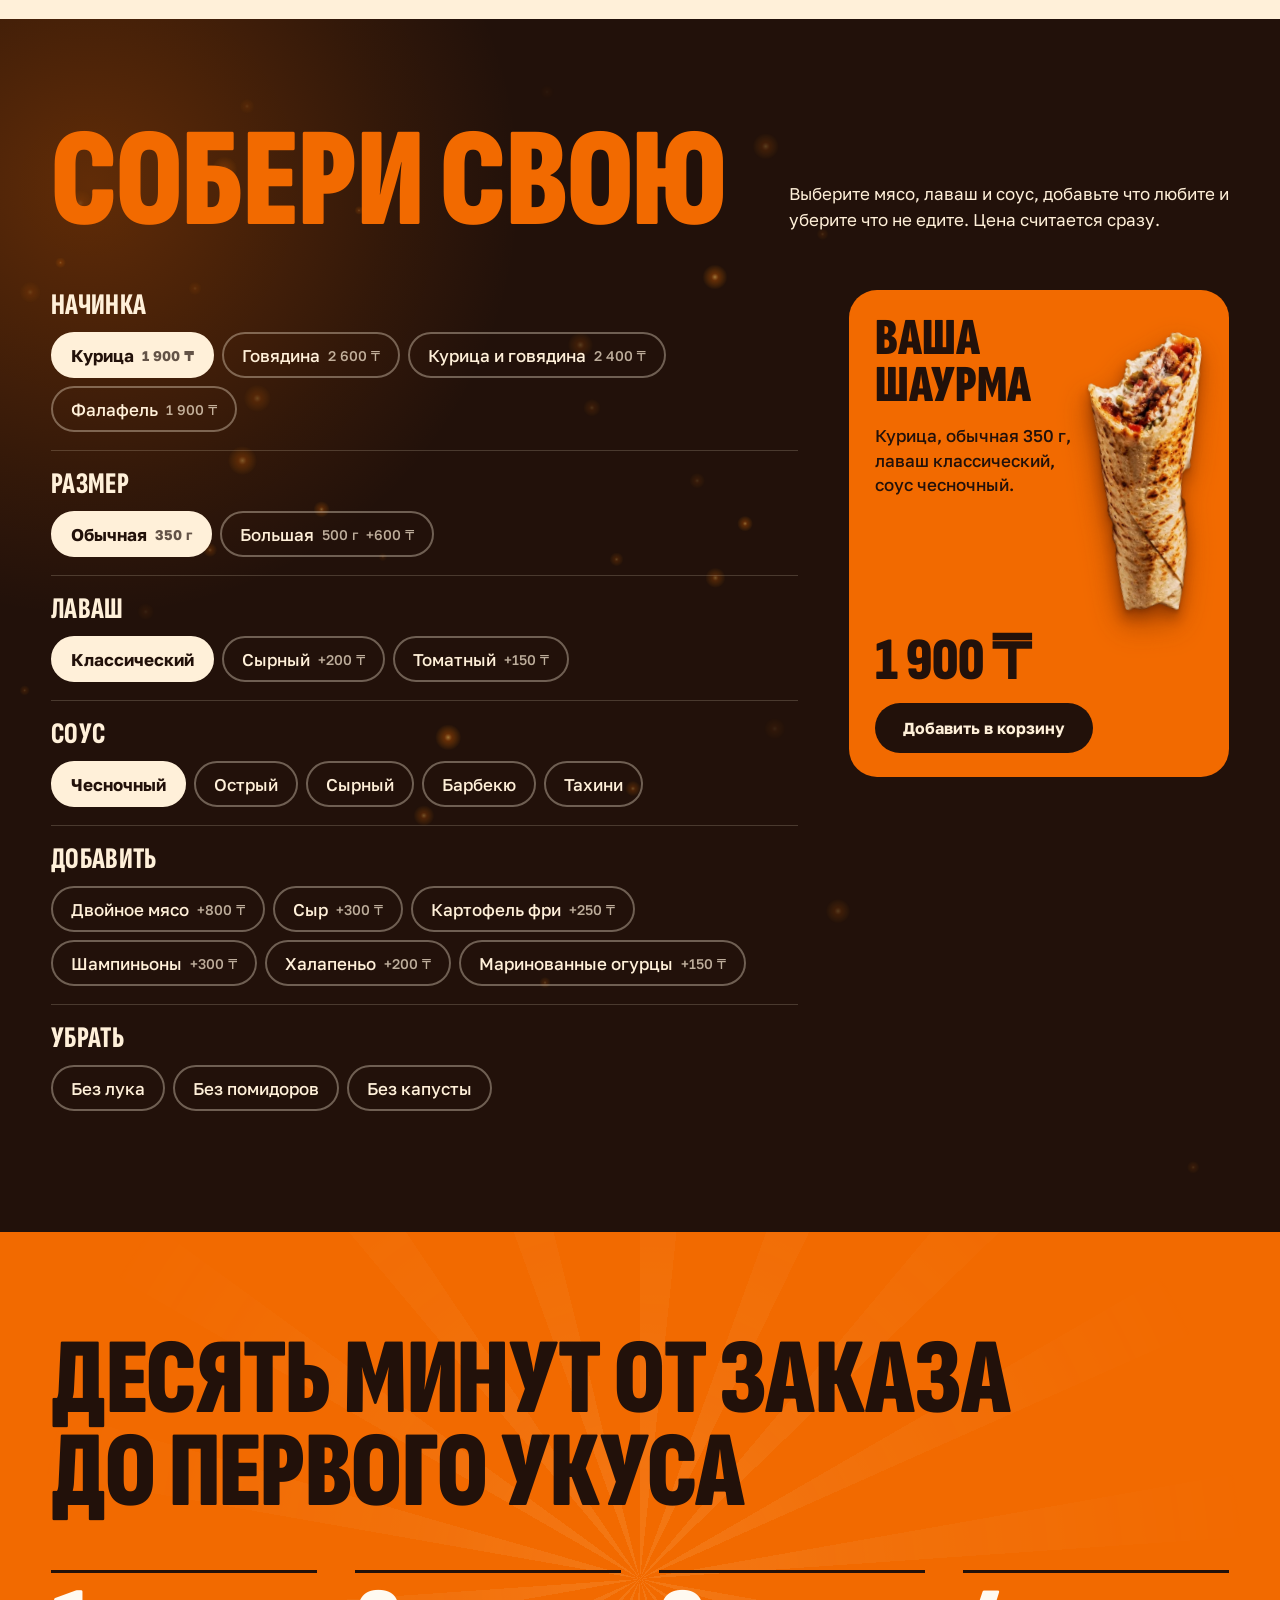
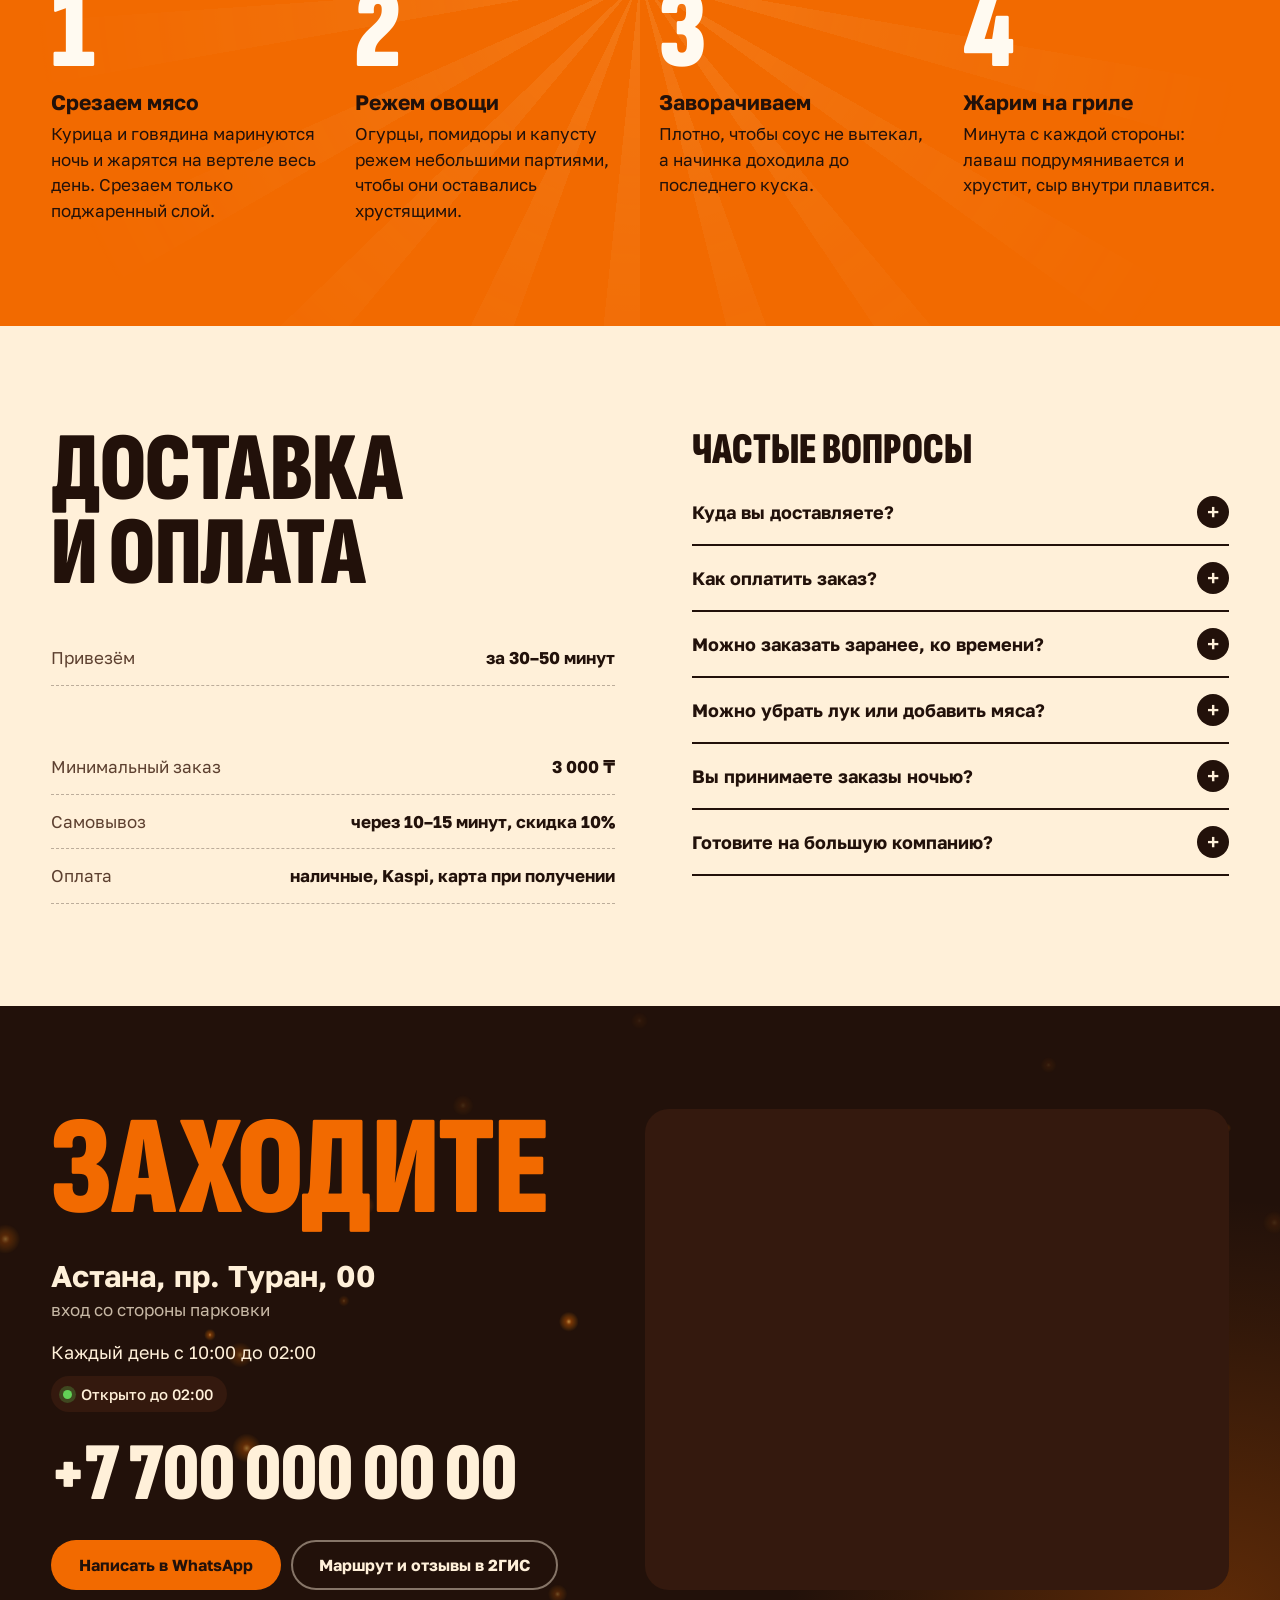
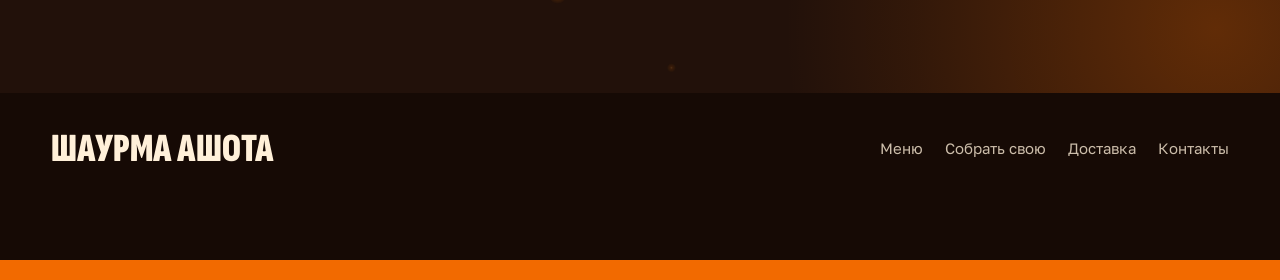
==== commit 44d9ffd0: "вернул первое фото шаурмы (тень запечена в картинку, без лагов на телефоне) Co-Authored-By: Claude S" ====
--- a/index.html
+++ b/index.html
@@ -17,7 +17,7 @@
 <link rel="icon" href="assets/img/favicon.svg" type="image/svg+xml">
 <link rel="manifest" href="manifest.webmanifest">
 <link rel="preload" href="assets/fonts/sofia-sans-extra-condensed-cyrillic-900-normal.woff2" as="font" type="font/woff2" crossorigin>
-<link rel="preload" href="assets/img/shawarma.webp" as="image" imagesrcset="assets/img/shawarma-450.webp 406w, assets/img/shawarma.webp 813w" imagesizes="(max-width: 700px) 60vw, 420px">
+<link rel="preload" href="assets/img/shawarma.webp" as="image" imagesrcset="assets/img/shawarma-450.webp 550w, assets/img/shawarma.webp 1100w" imagesizes="(max-width: 700px) 60vw, 420px">
 <link rel="stylesheet" href="css/style.css">
 </head>
 <body>
@@ -58,9 +58,9 @@
 
     <picture class="hero__photo" id="heroPhoto">
       <img src="assets/img/shawarma.webp"
-           srcset="assets/img/shawarma-450.webp 406w, assets/img/shawarma.webp 813w"
+           srcset="assets/img/shawarma-450.webp 550w, assets/img/shawarma.webp 1100w"
            sizes="(max-width: 700px) 60vw, 420px"
-           width="813" height="2000" alt="Шаурма с курицей, овощами и соусом в фирменной бумаге" fetchpriority="high">
+           width="1100" height="2148" alt="Горячая шаурма с курицей, овощами и чесночным соусом" fetchpriority="high">
     </picture>
 
     <!-- контур букв поверх фото -->
@@ -137,7 +137,7 @@
   <div class="build__grid">
     <form class="build__form" id="builder" novalidate></form>
     <aside class="build__card" aria-live="polite">
-      <img class="build__img" src="assets/img/shawarma-450.webp" width="406" height="1000" alt="" loading="lazy">
+      <img class="build__img" src="assets/img/shawarma-450.webp" width="550" height="1074" alt="" loading="lazy">
       <h3 class="build__name">Ваша шаурма</h3>
       <p class="build__desc" id="buildDesc"></p>
       <div class="build__row">
--- a/css/style.css
+++ b/css/style.css
@@ -113,7 +113,7 @@
 .hero__title--outline{z-index:3;color:transparent;-webkit-text-stroke:max(1.5px,.011em) var(--sauce);pointer-events:none}
 .hero__title--outline .hero__word{text-shadow:none}
 
-.hero__photo{z-index:2;height:calc(var(--fs) * 1.95 * var(--sy));aspect-ratio:813/2000;--px:0px;--py:0px;--rot:-7deg;
+.hero__photo{z-index:2;height:calc(var(--fs) * 1.83 * var(--sy));aspect-ratio:1100/2148;--px:0px;--py:0px;--rot:-7deg;
   transform:translate3d(var(--px),var(--py),0) rotate(var(--rot));will-change:transform}
 .hero__photo img{width:100%;height:100%;object-fit:contain}
 
@@ -146,7 +146,7 @@
 /* вертикальные экраны: буквы вытягиваем ещё выше */
 @media (max-aspect-ratio:4/5){
   .hero__stage{--fs:31.5vw;--sy:1.78}
-  .hero__photo{height:calc(var(--fs) * 1.92 * var(--sy))}
+  .hero__photo{height:calc(var(--fs) * 1.77 * var(--sy))}
   .sticker--a{right:auto;left:4vw;top:46.5%}
   .sticker--b{left:auto;right:4vw;top:24%}
   .sticker--c{left:auto;right:5vw;top:79%}
@@ -257,7 +257,7 @@
 .opt input:checked + span{background:var(--lavash);border-color:var(--lavash);color:var(--char);font-weight:700}
 .opt input:focus-visible + span{outline:3px solid var(--ember);outline-offset:3px}
 .build__card{position:sticky;top:calc(var(--header-h) + 20px);background:var(--fire);color:var(--char);border-radius:28px;padding:26px 26px 24px;overflow:hidden}
-.build__img{width:112px;float:right;margin:-8px -18px 0 12px;transform:rotate(9deg);filter:drop-shadow(0 12px 14px rgba(90,30,0,.45));shape-outside:polygon(20% 0,100% 0,100% 100%,30% 100%)}
+.build__img{width:165px;float:right;margin:-8px -18px 0 12px;transform:rotate(9deg);filter:drop-shadow(0 12px 14px rgba(90,30,0,.45));shape-outside:polygon(20% 0,100% 0,100% 100%,30% 100%)}
 .build__name{font-family:var(--display);font-weight:900;text-transform:uppercase;font-size:52px;line-height:.9;max-width:4.2em}
 .build__desc{margin-top:14px;font-weight:500;line-height:1.45;min-height:7.5em}
 .build__row{clear:both;display:flex;flex-wrap:wrap;align-items:center;justify-content:space-between;gap:12px;margin-top:14px}
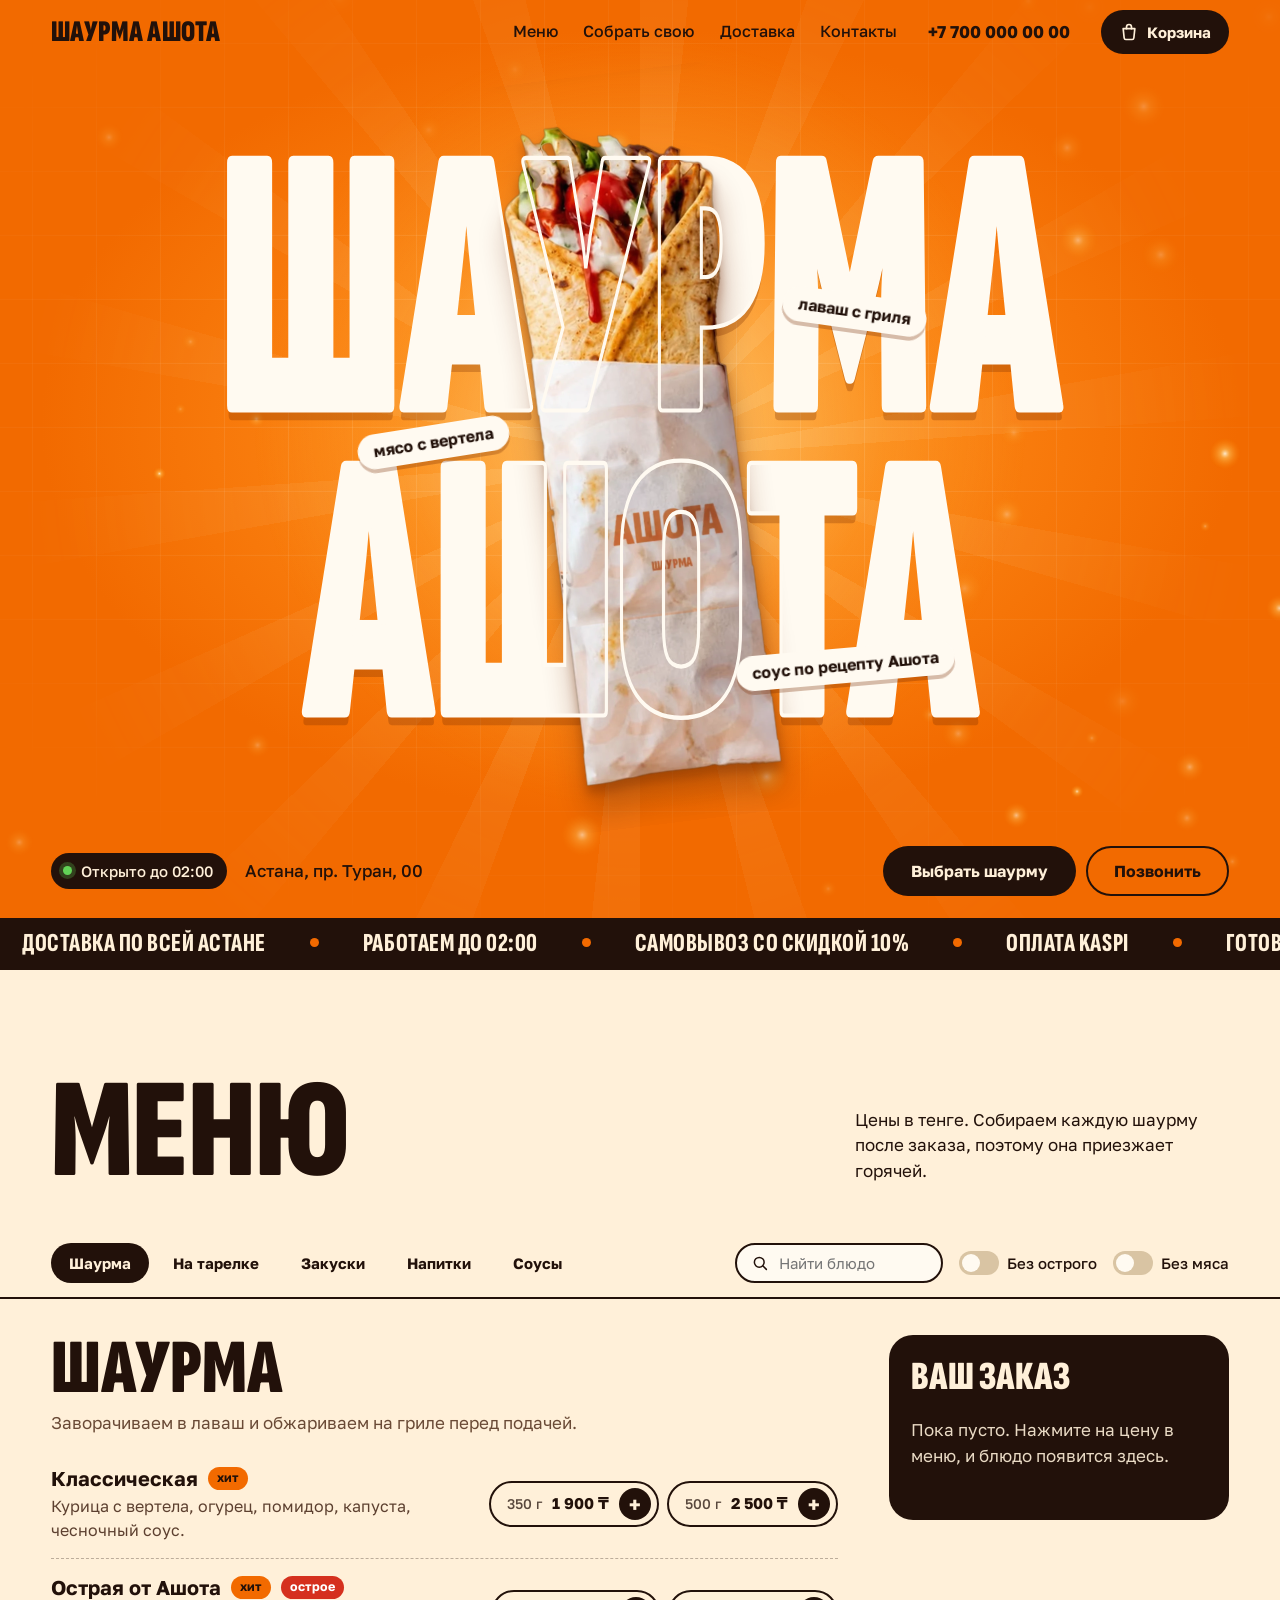
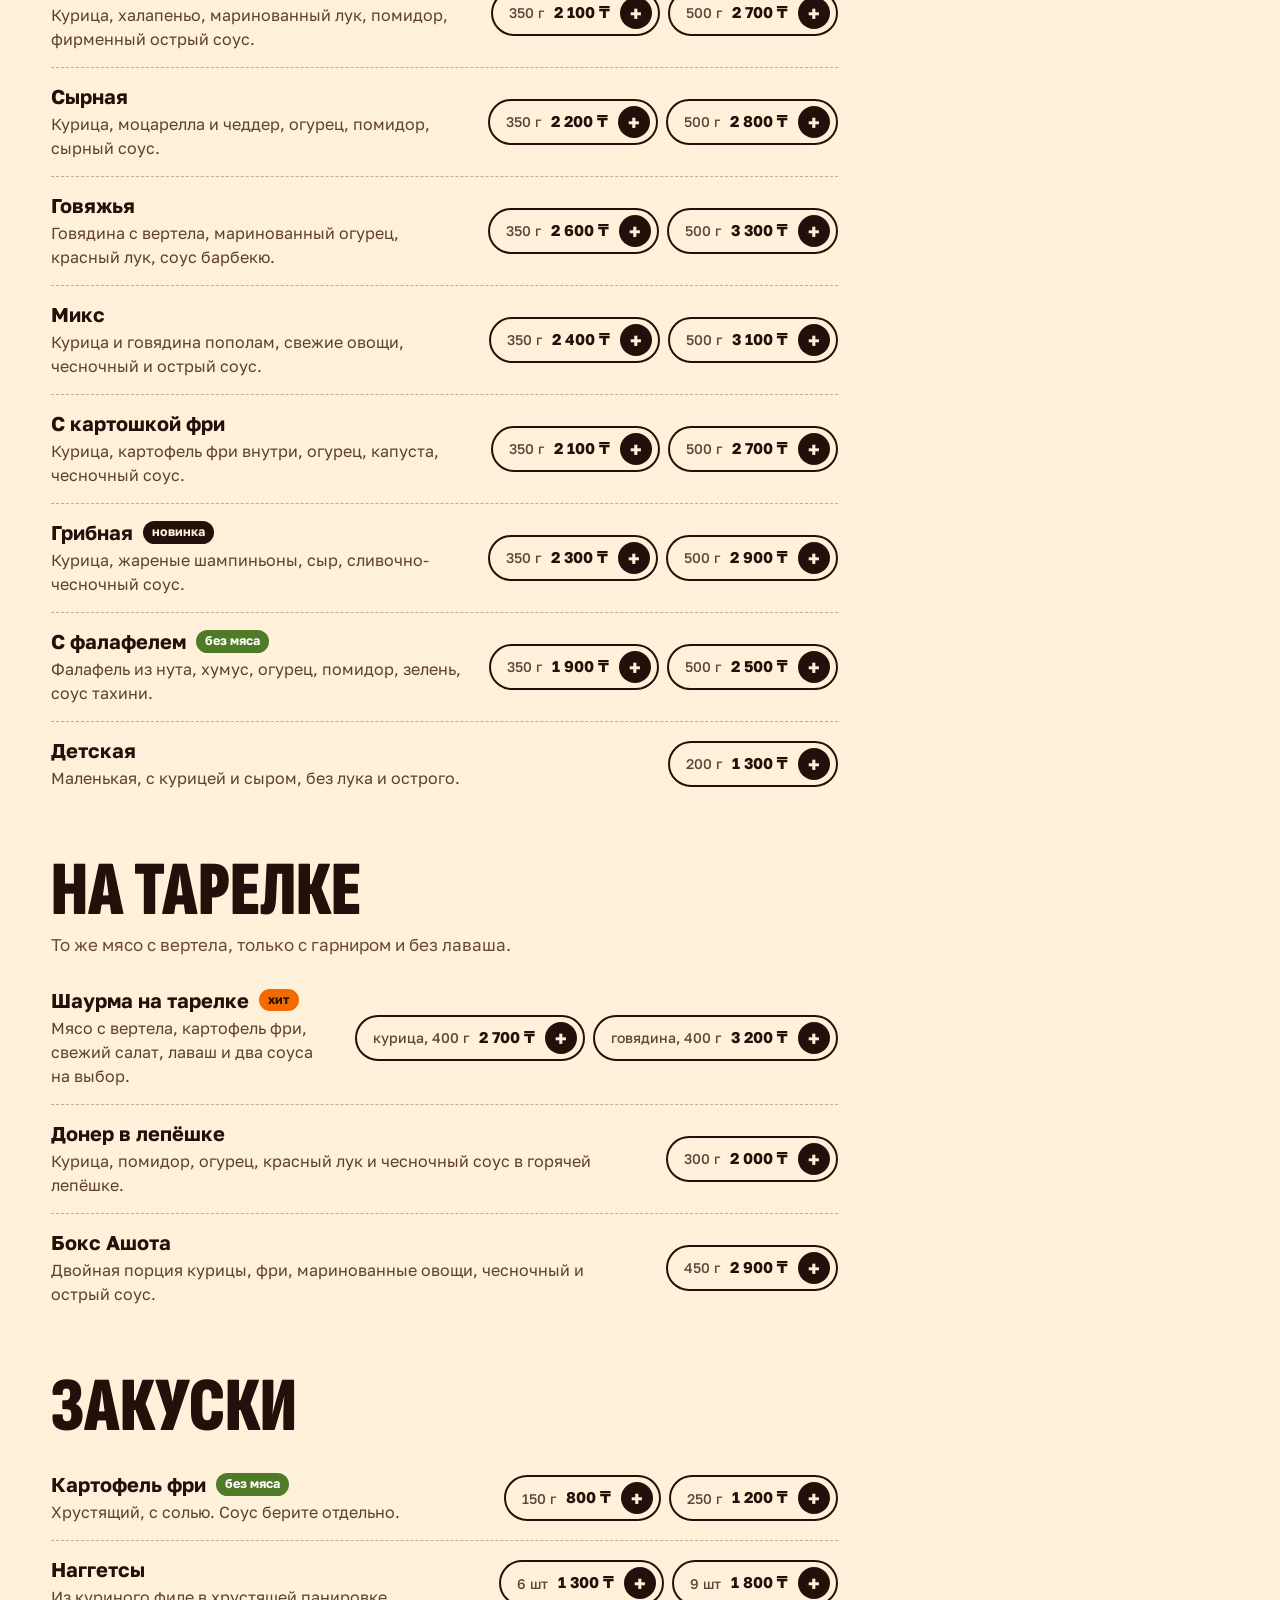
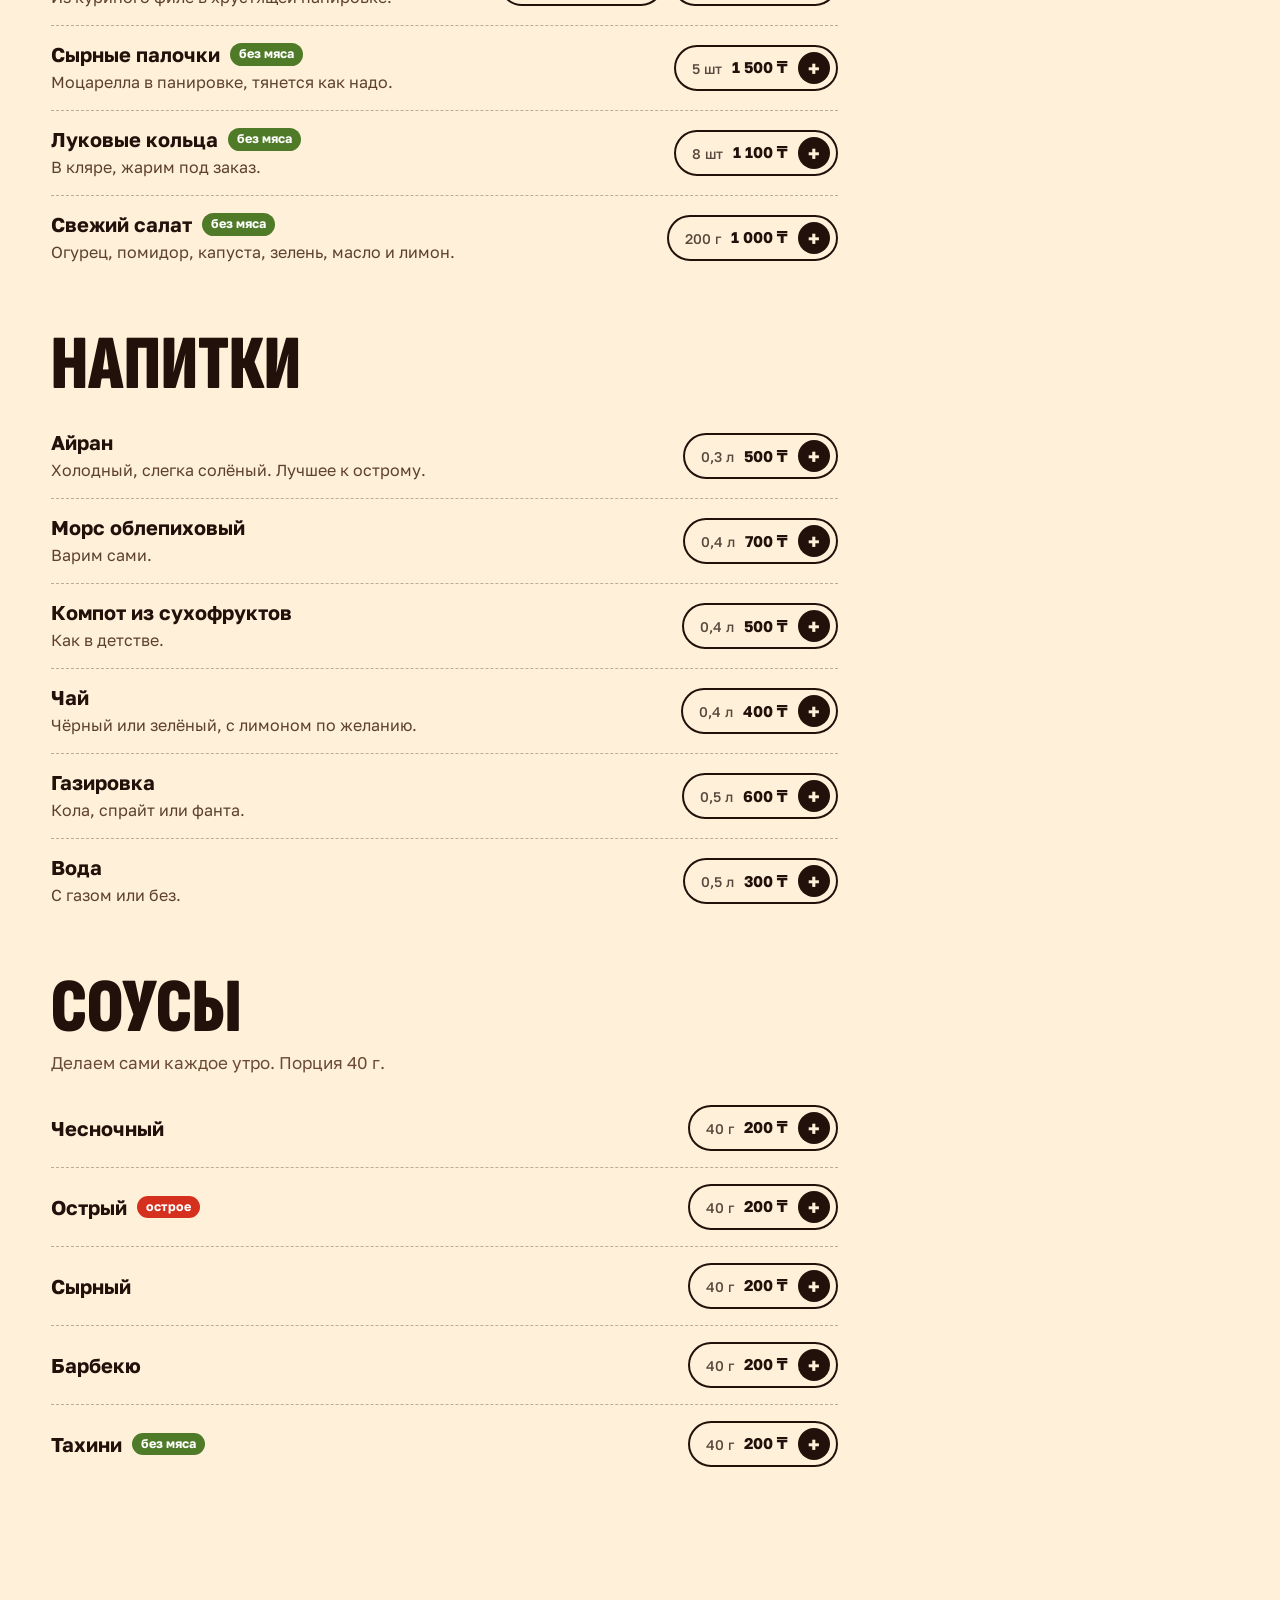
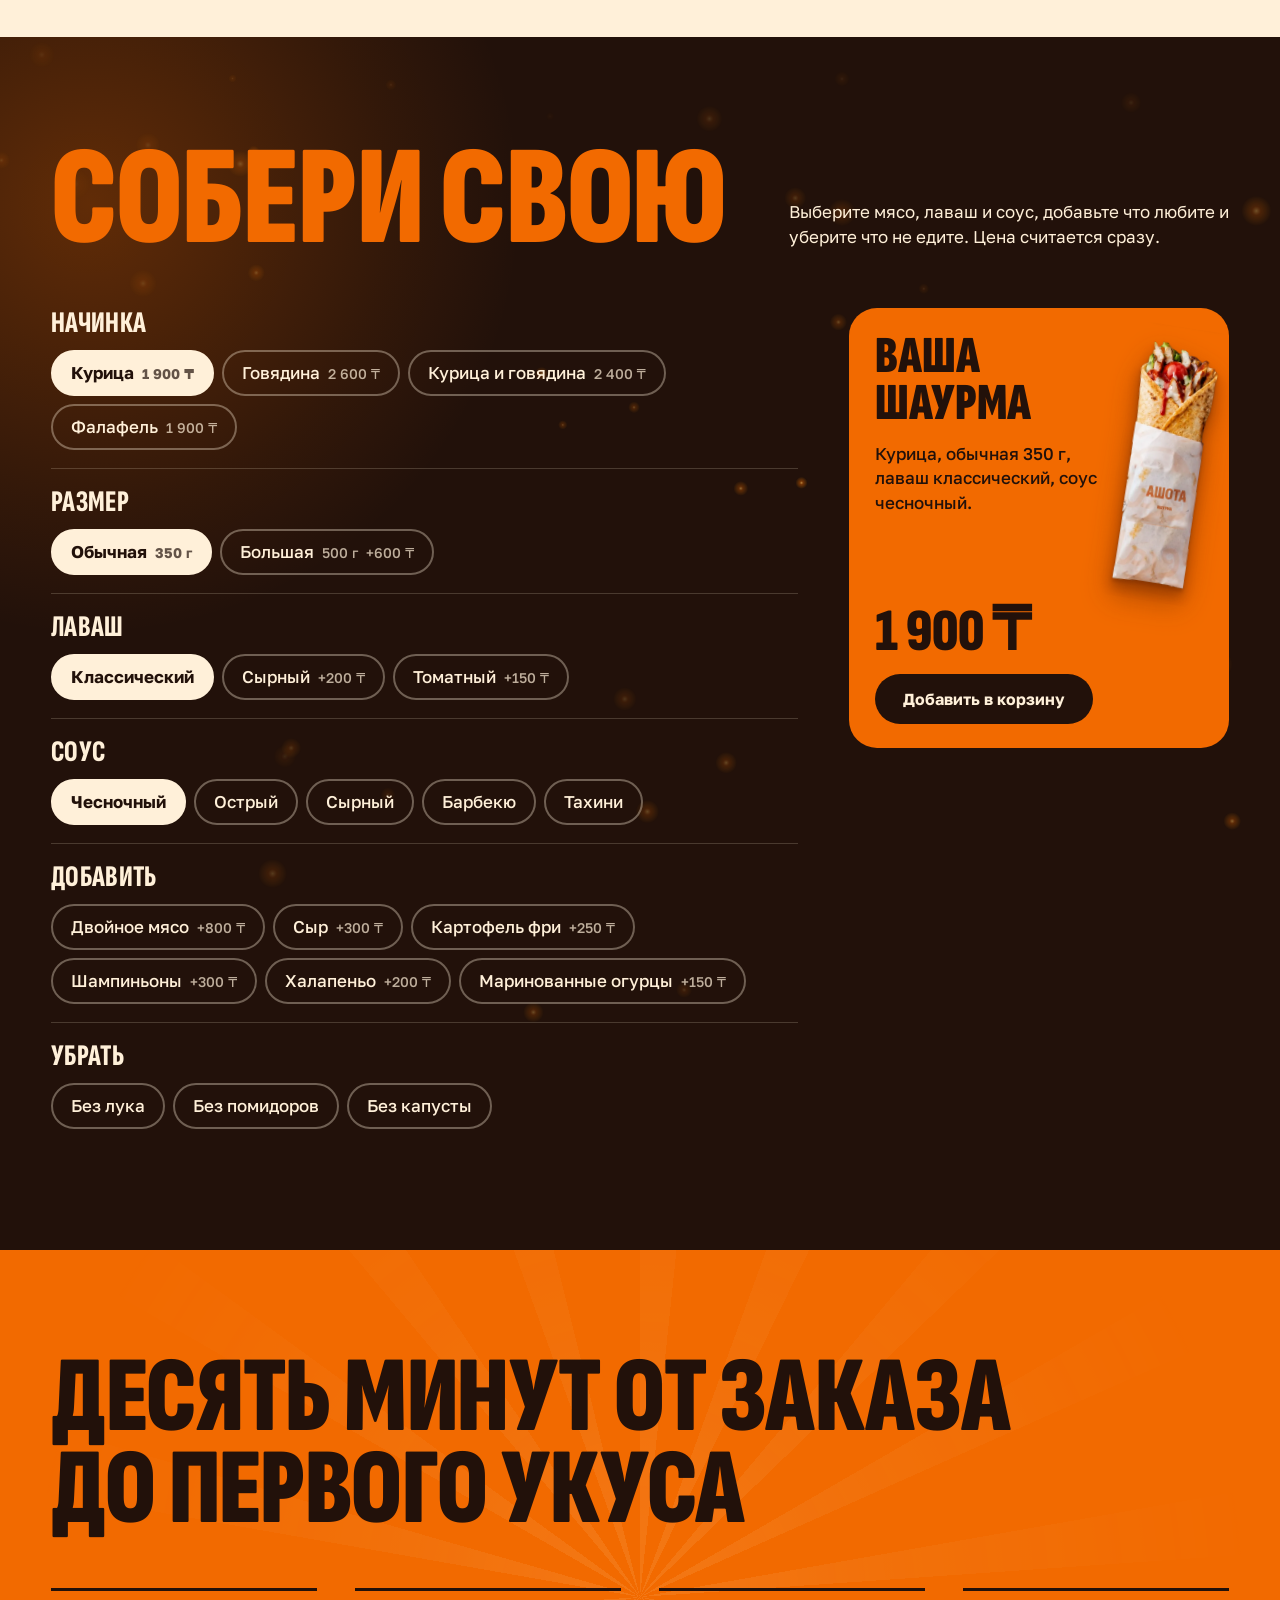
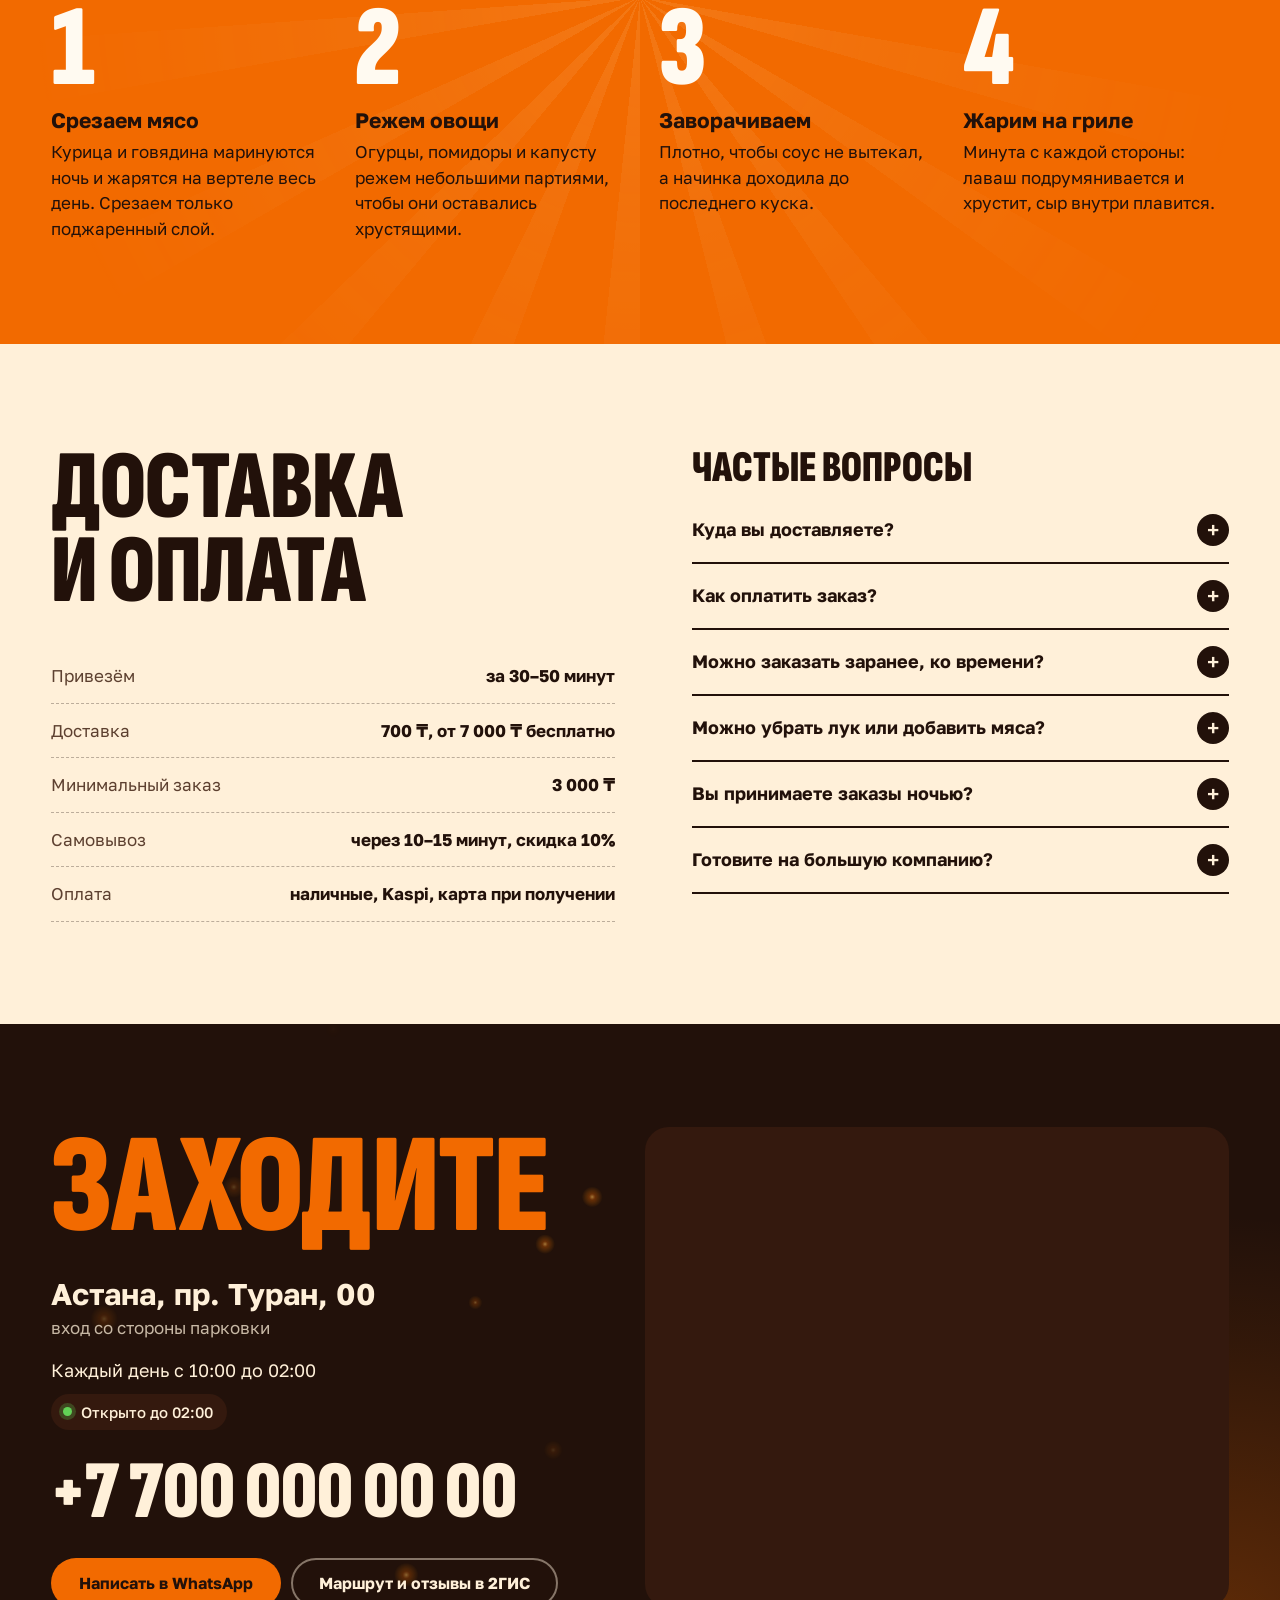
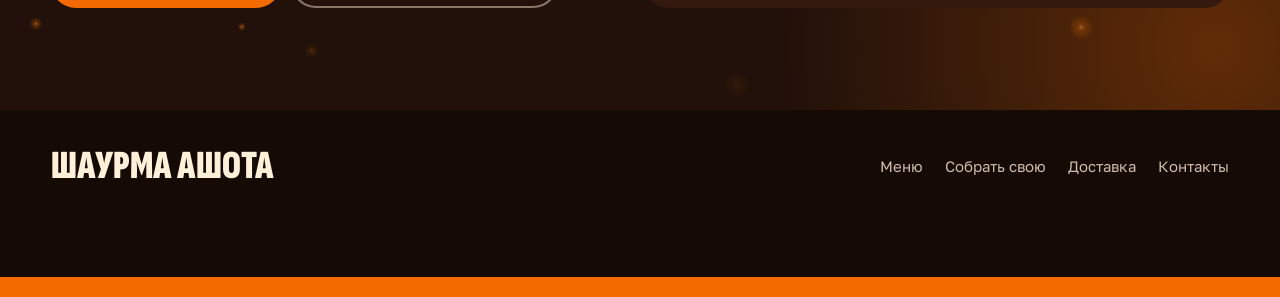
==== commit 469225ca: "снова новое фото шаурмы (в бумаге) Co-Authored-By: Claude Sonnet 5.5 <noreply@anthropic.com> Claude-" ====
--- a/index.html
+++ b/index.html
@@ -17,7 +17,7 @@
 <link rel="icon" href="assets/img/favicon.svg" type="image/svg+xml">
 <link rel="manifest" href="manifest.webmanifest">
 <link rel="preload" href="assets/fonts/sofia-sans-extra-condensed-cyrillic-900-normal.woff2" as="font" type="font/woff2" crossorigin>
-<link rel="preload" href="assets/img/shawarma.webp" as="image" imagesrcset="assets/img/shawarma-450.webp 550w, assets/img/shawarma.webp 1100w" imagesizes="(max-width: 700px) 60vw, 420px">
+<link rel="preload" href="assets/img/shawarma.webp" as="image" imagesrcset="assets/img/shawarma-450.webp 406w, assets/img/shawarma.webp 813w" imagesizes="(max-width: 700px) 60vw, 420px">
 <link rel="stylesheet" href="css/style.css">
 </head>
 <body>
@@ -58,9 +58,9 @@
 
     <picture class="hero__photo" id="heroPhoto">
       <img src="assets/img/shawarma.webp"
-           srcset="assets/img/shawarma-450.webp 550w, assets/img/shawarma.webp 1100w"
+           srcset="assets/img/shawarma-450.webp 406w, assets/img/shawarma.webp 813w"
            sizes="(max-width: 700px) 60vw, 420px"
-           width="1100" height="2148" alt="Горячая шаурма с курицей, овощами и чесночным соусом" fetchpriority="high">
+           width="813" height="2000" alt="Шаурма с курицей, овощами и соусом в фирменной бумаге" fetchpriority="high">
     </picture>
 
     <!-- контур букв поверх фото -->
@@ -137,7 +137,7 @@
   <div class="build__grid">
     <form class="build__form" id="builder" novalidate></form>
     <aside class="build__card" aria-live="polite">
-      <img class="build__img" src="assets/img/shawarma-450.webp" width="550" height="1074" alt="" loading="lazy">
+      <img class="build__img" src="assets/img/shawarma-450.webp" width="406" height="1000" alt="" loading="lazy">
       <h3 class="build__name">Ваша шаурма</h3>
       <p class="build__desc" id="buildDesc"></p>
       <div class="build__row">
--- a/css/style.css
+++ b/css/style.css
@@ -113,7 +113,7 @@
 .hero__title--outline{z-index:3;color:transparent;-webkit-text-stroke:max(1.5px,.011em) var(--sauce);pointer-events:none}
 .hero__title--outline .hero__word{text-shadow:none}
 
-.hero__photo{z-index:2;height:calc(var(--fs) * 1.83 * var(--sy));aspect-ratio:1100/2148;--px:0px;--py:0px;--rot:-7deg;
+.hero__photo{z-index:2;height:calc(var(--fs) * 1.95 * var(--sy));aspect-ratio:813/2000;--px:0px;--py:0px;--rot:-7deg;
   transform:translate3d(var(--px),var(--py),0) rotate(var(--rot));will-change:transform}
 .hero__photo img{width:100%;height:100%;object-fit:contain}
 
@@ -146,7 +146,7 @@
 /* вертикальные экраны: буквы вытягиваем ещё выше */
 @media (max-aspect-ratio:4/5){
   .hero__stage{--fs:31.5vw;--sy:1.78}
-  .hero__photo{height:calc(var(--fs) * 1.77 * var(--sy))}
+  .hero__photo{height:calc(var(--fs) * 1.92 * var(--sy))}
   .sticker--a{right:auto;left:4vw;top:46.5%}
   .sticker--b{left:auto;right:4vw;top:24%}
   .sticker--c{left:auto;right:5vw;top:79%}
@@ -257,7 +257,7 @@
 .opt input:checked + span{background:var(--lavash);border-color:var(--lavash);color:var(--char);font-weight:700}
 .opt input:focus-visible + span{outline:3px solid var(--ember);outline-offset:3px}
 .build__card{position:sticky;top:calc(var(--header-h) + 20px);background:var(--fire);color:var(--char);border-radius:28px;padding:26px 26px 24px;overflow:hidden}
-.build__img{width:165px;float:right;margin:-8px -18px 0 12px;transform:rotate(9deg);filter:drop-shadow(0 12px 14px rgba(90,30,0,.45));shape-outside:polygon(20% 0,100% 0,100% 100%,30% 100%)}
+.build__img{width:112px;float:right;margin:-8px -18px 0 12px;transform:rotate(9deg);filter:drop-shadow(0 12px 14px rgba(90,30,0,.45));shape-outside:polygon(20% 0,100% 0,100% 100%,30% 100%)}
 .build__name{font-family:var(--display);font-weight:900;text-transform:uppercase;font-size:52px;line-height:.9;max-width:4.2em}
 .build__desc{margin-top:14px;font-weight:500;line-height:1.45;min-height:7.5em}
 .build__row{clear:both;display:flex;flex-wrap:wrap;align-items:center;justify-content:space-between;gap:12px;margin-top:14px}
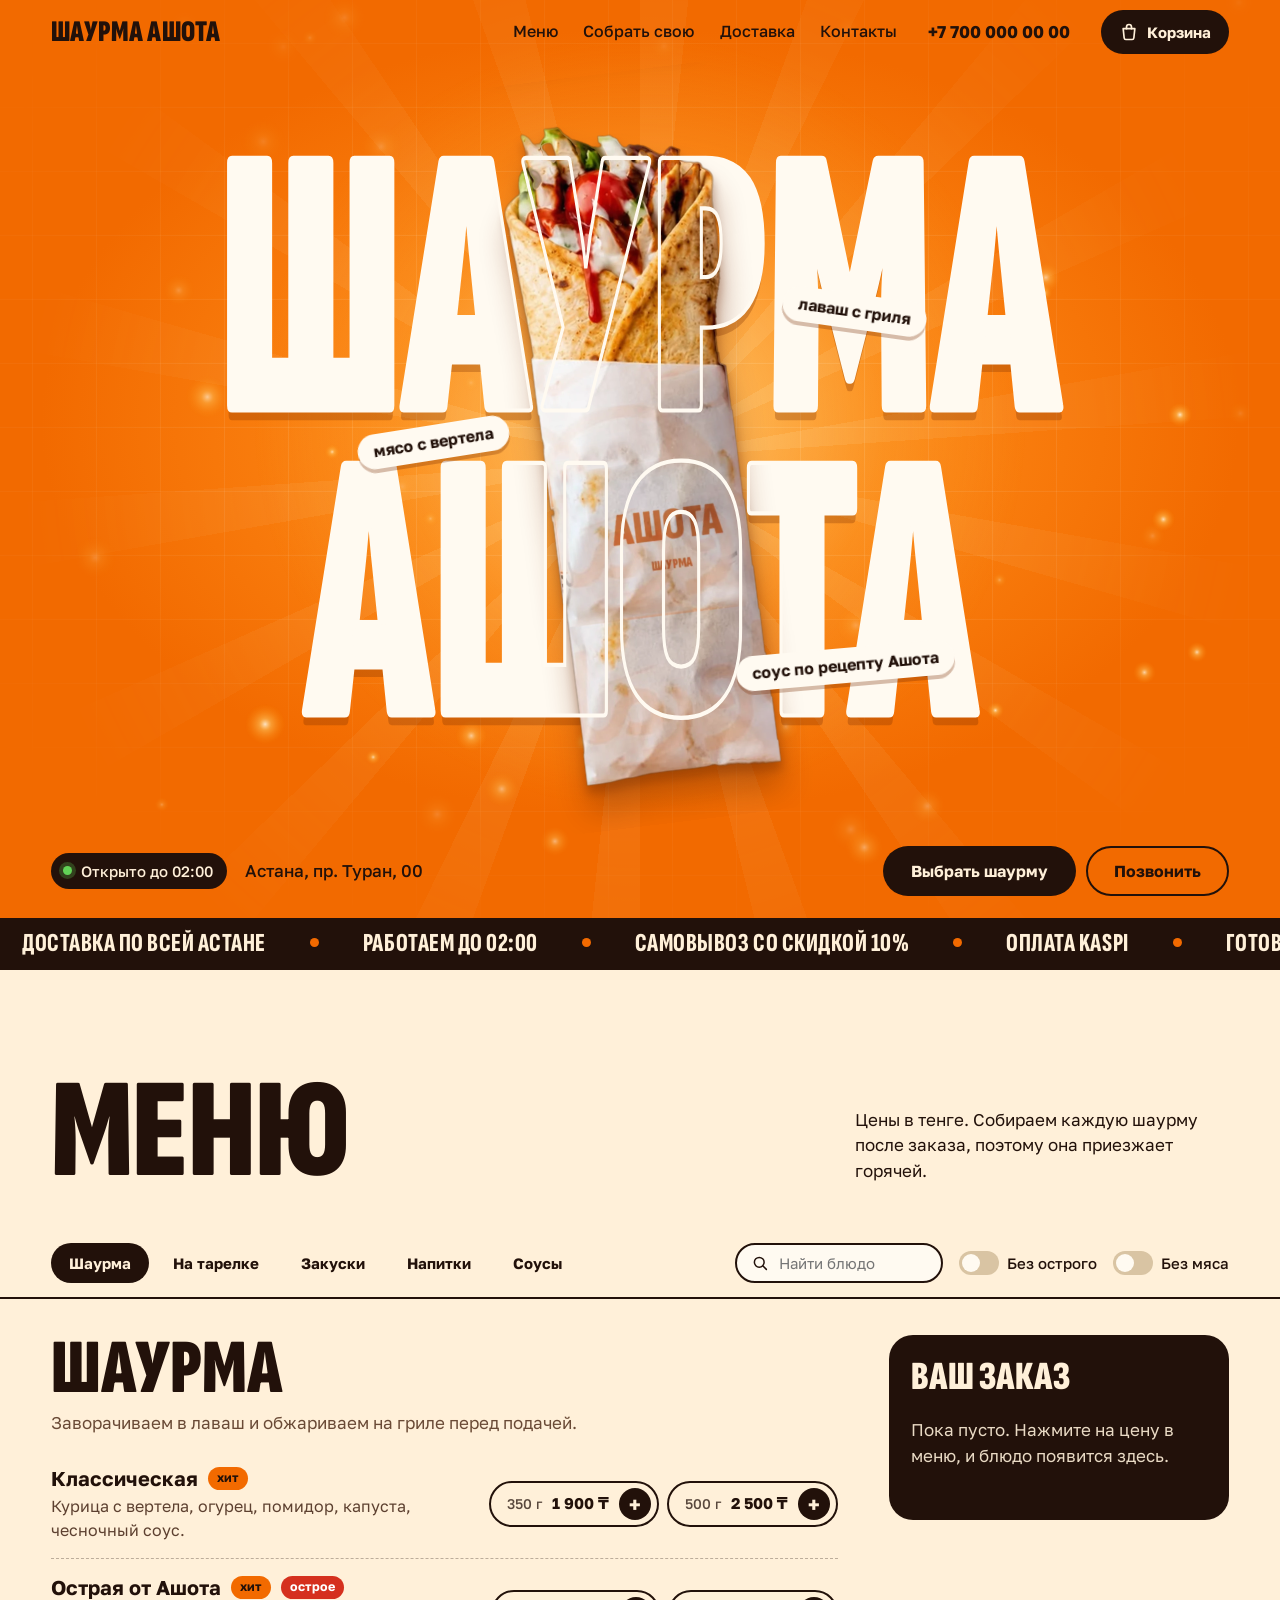
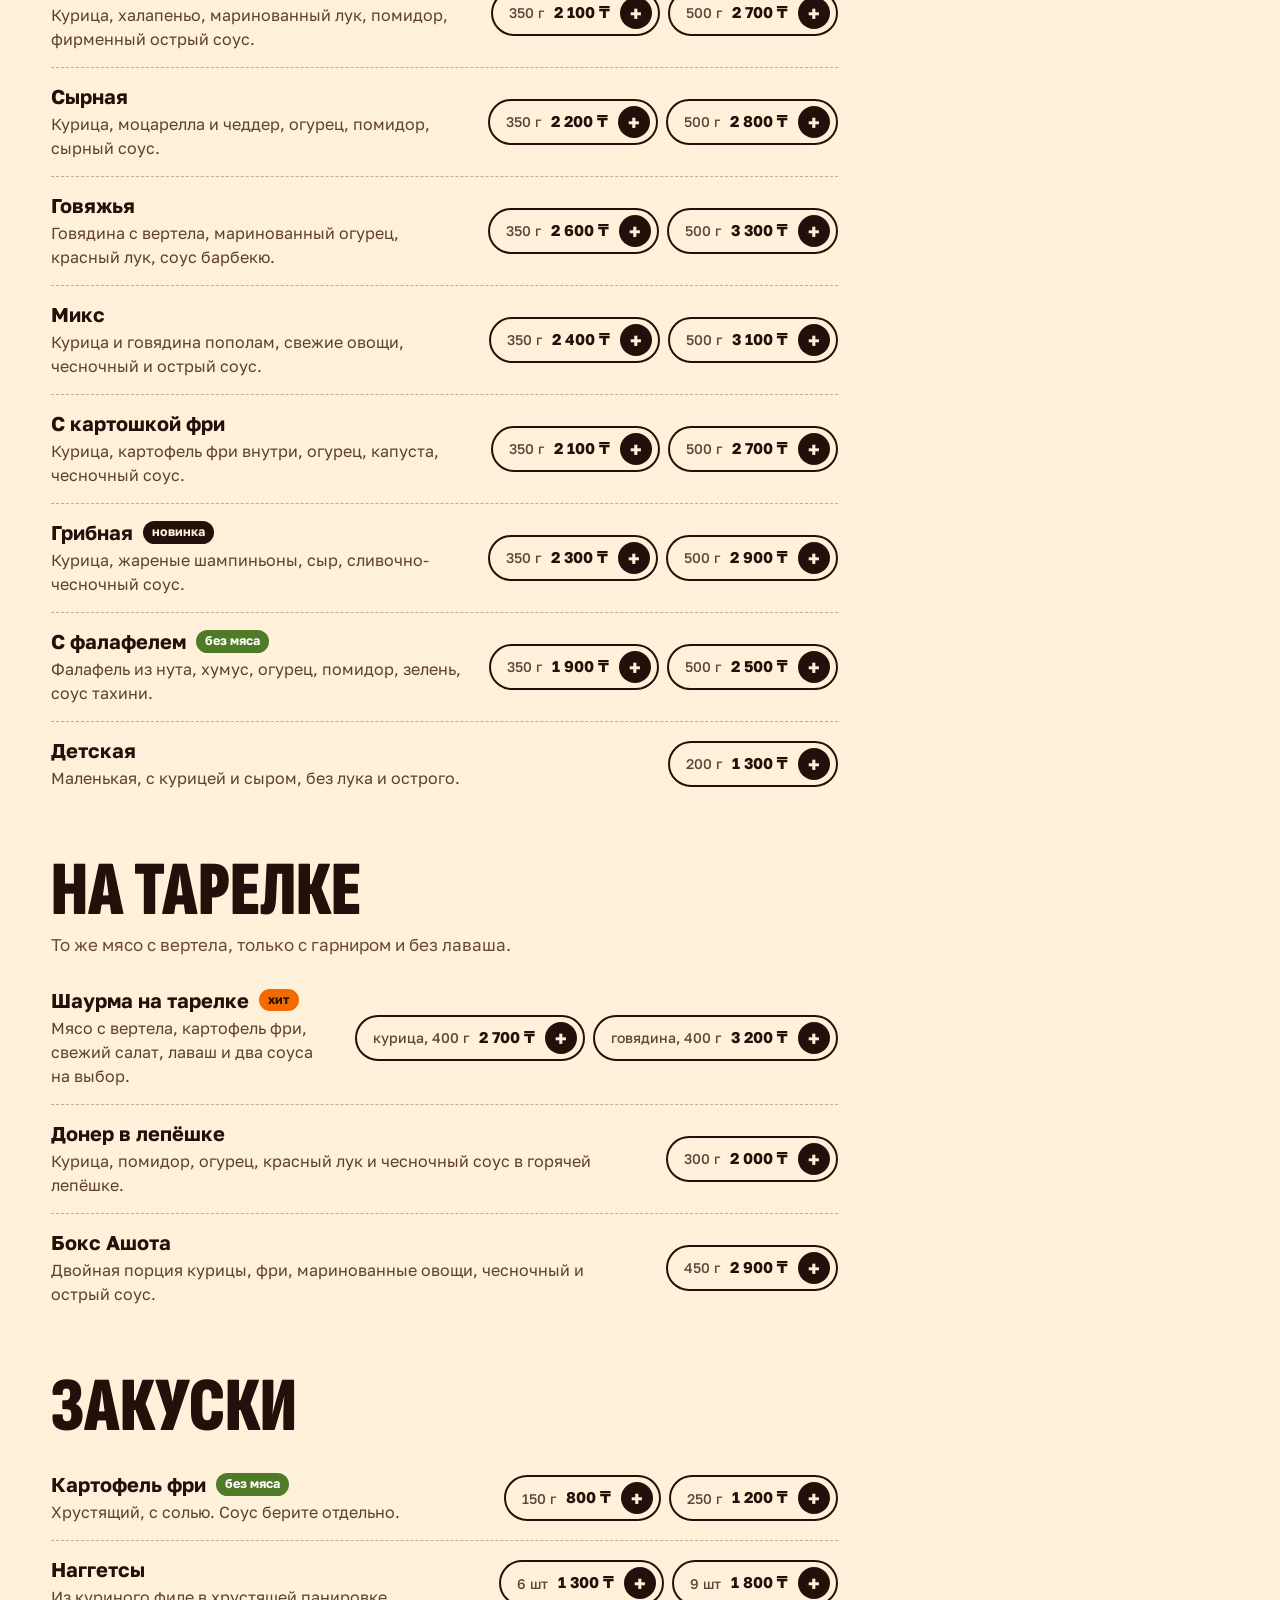
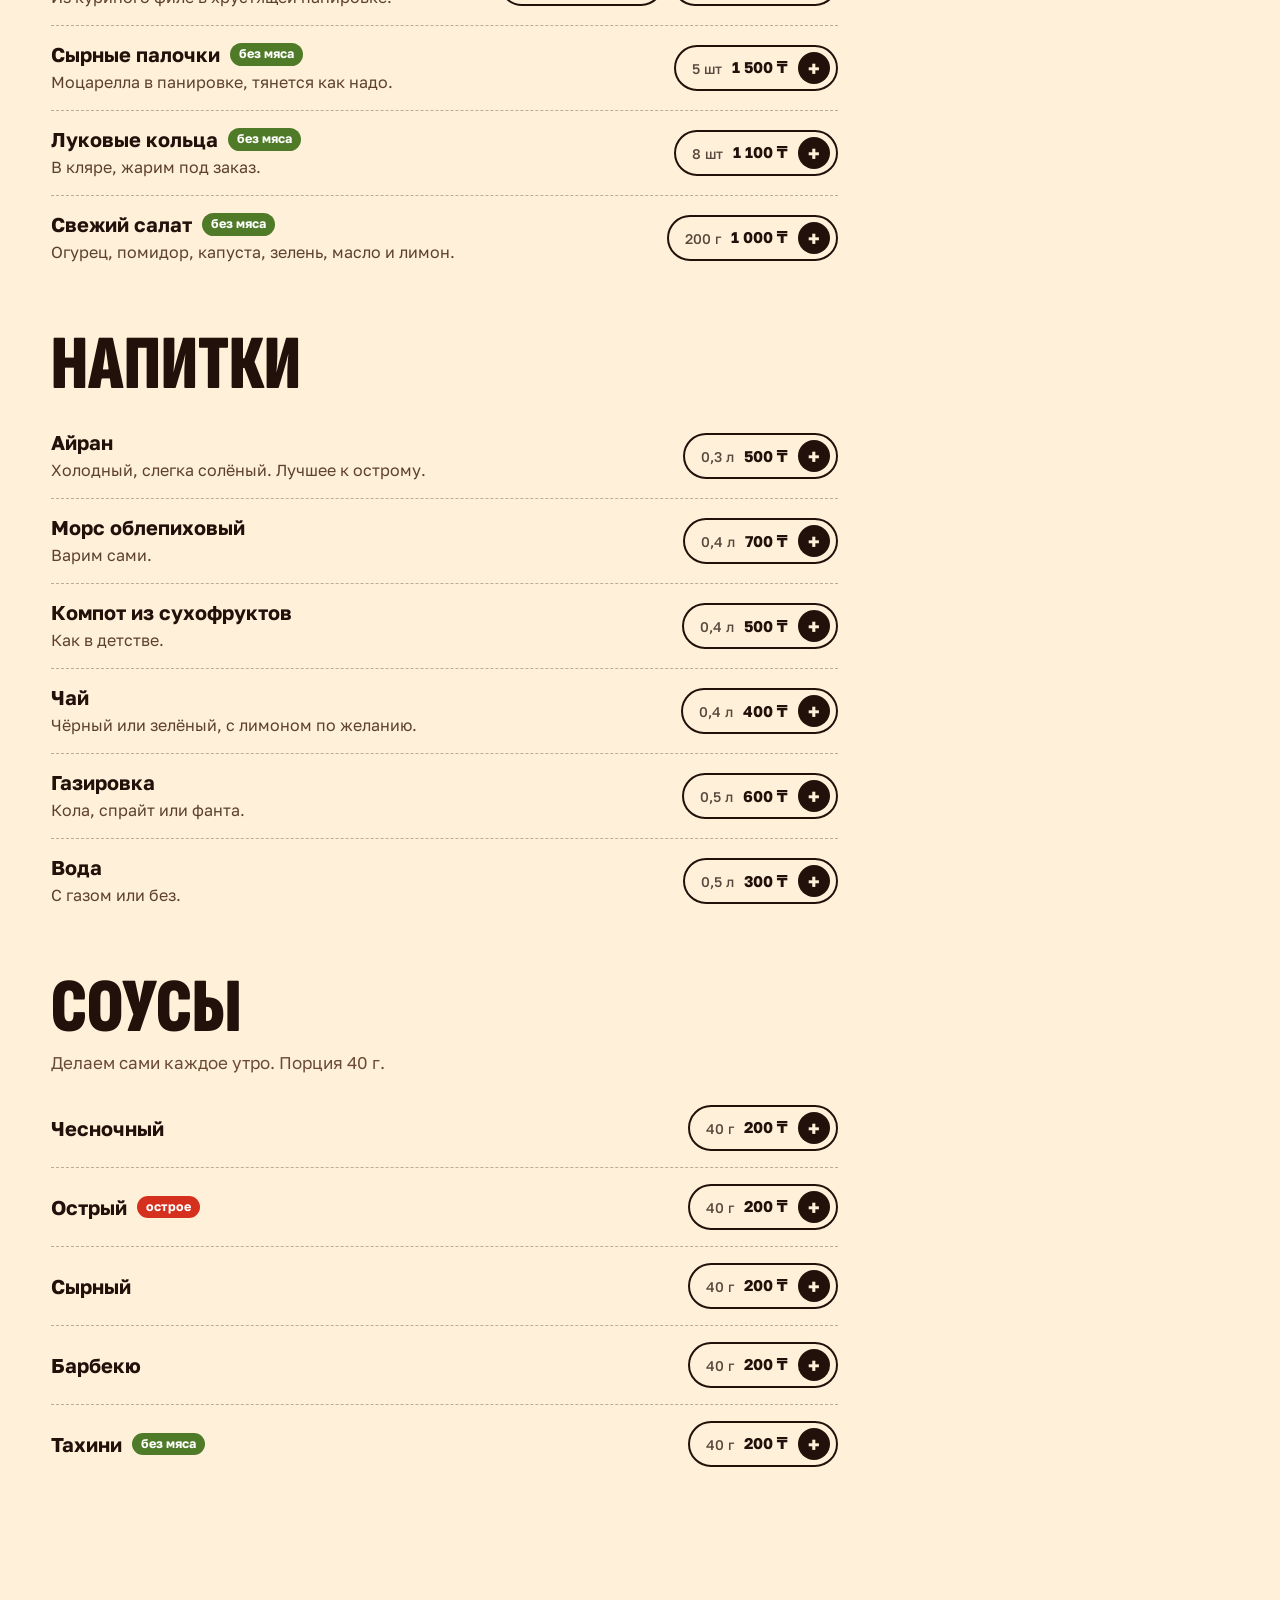
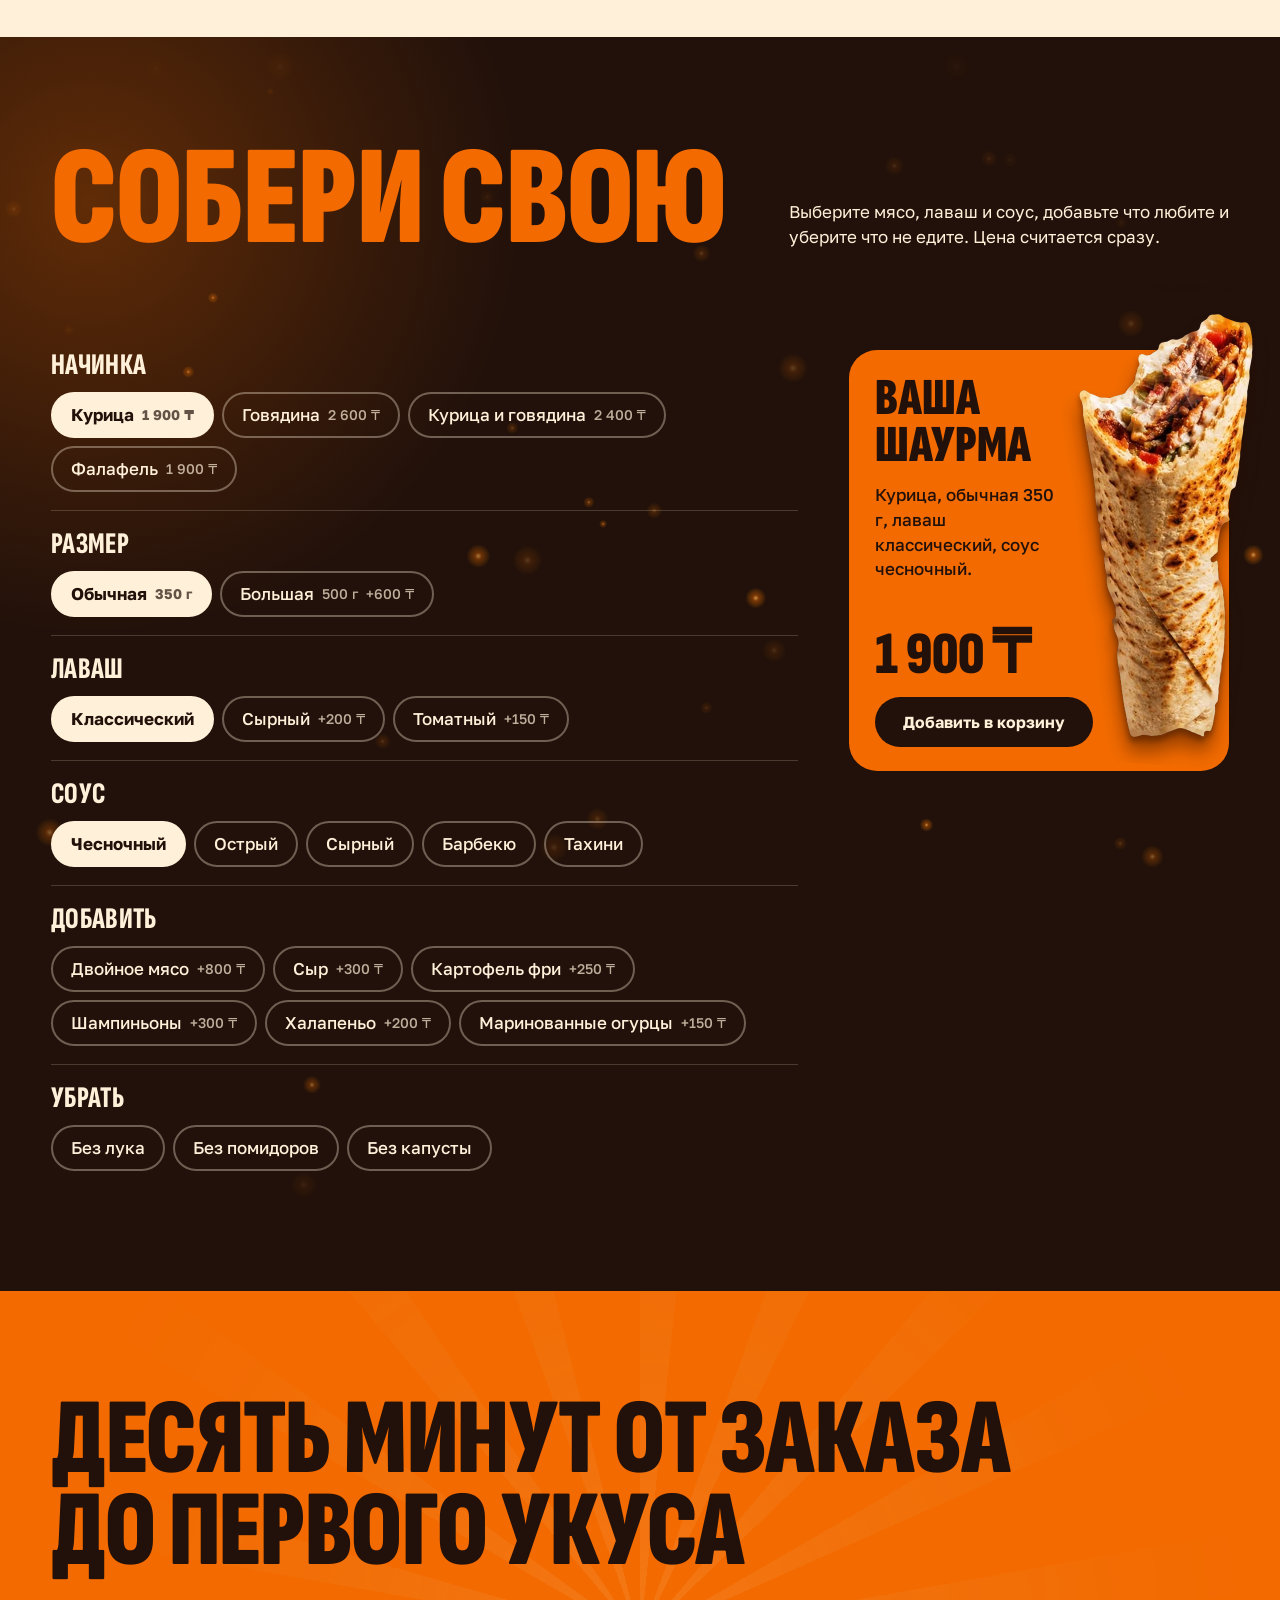
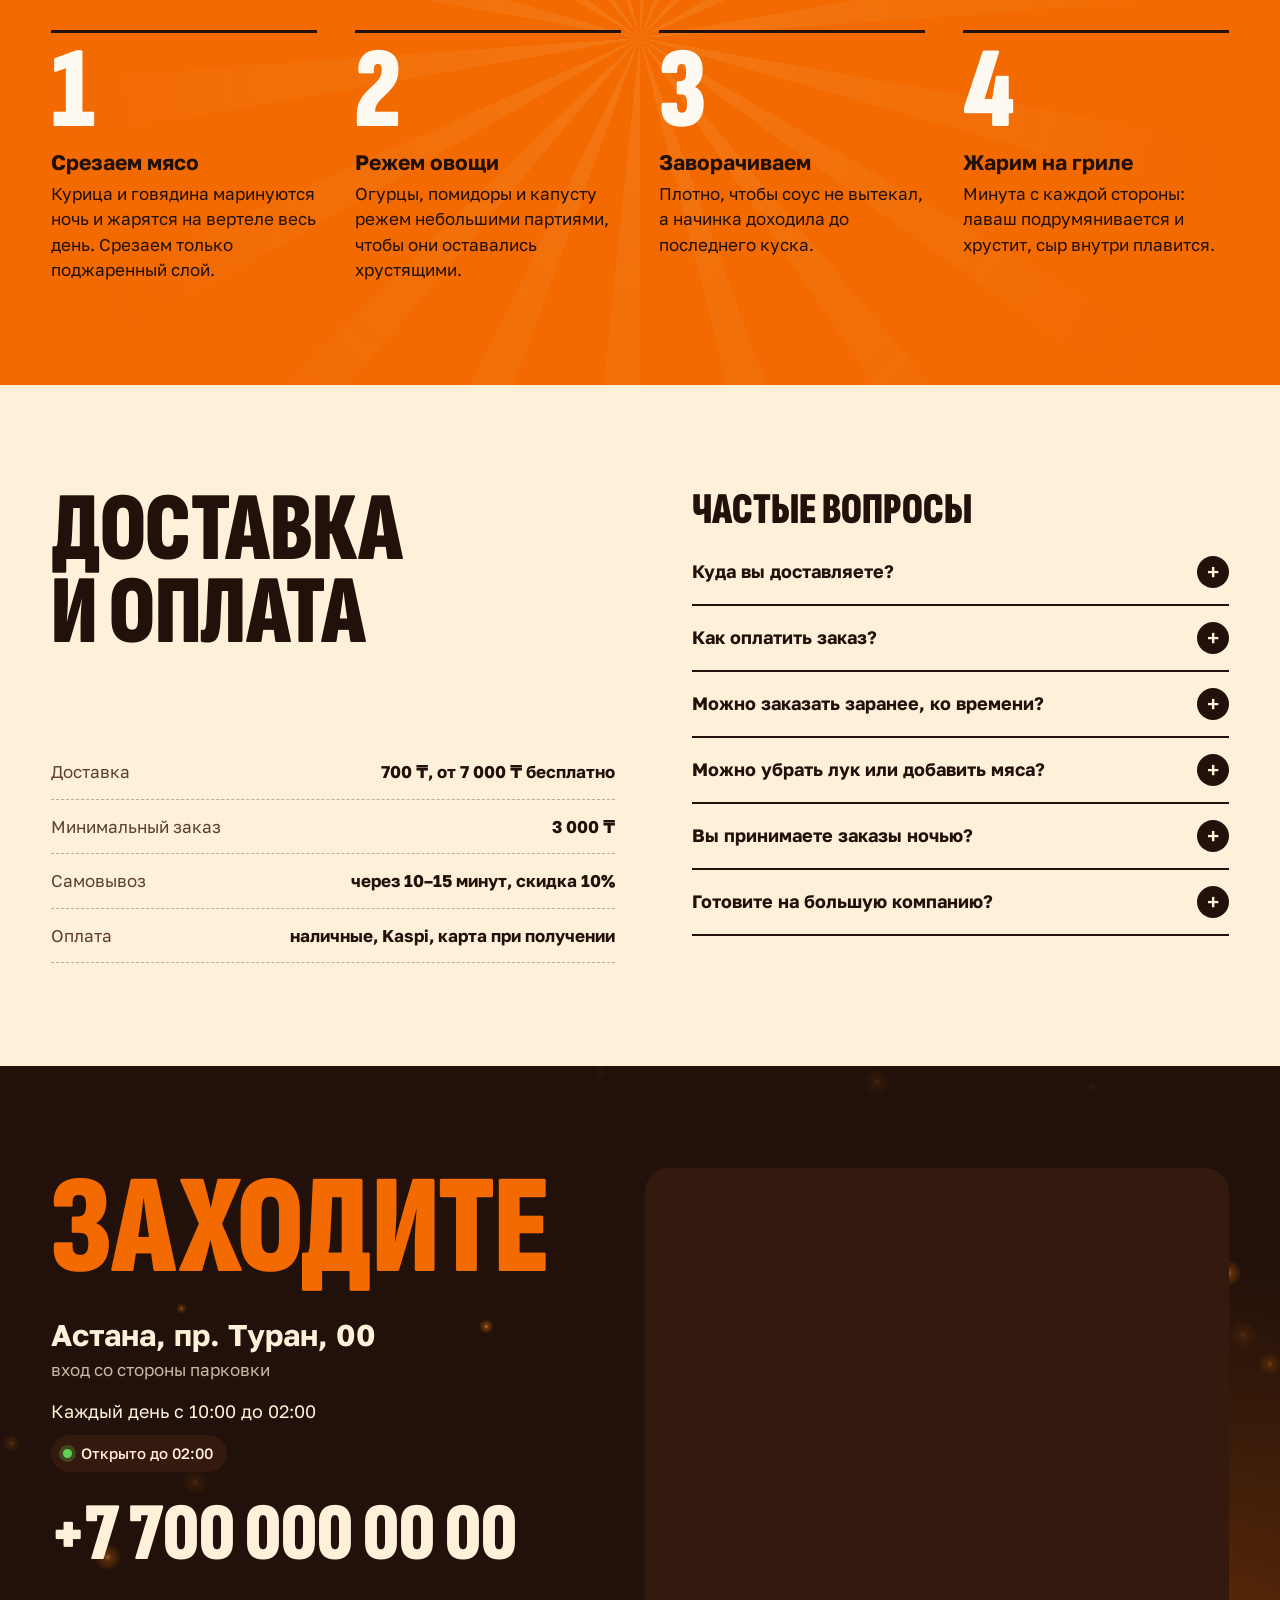
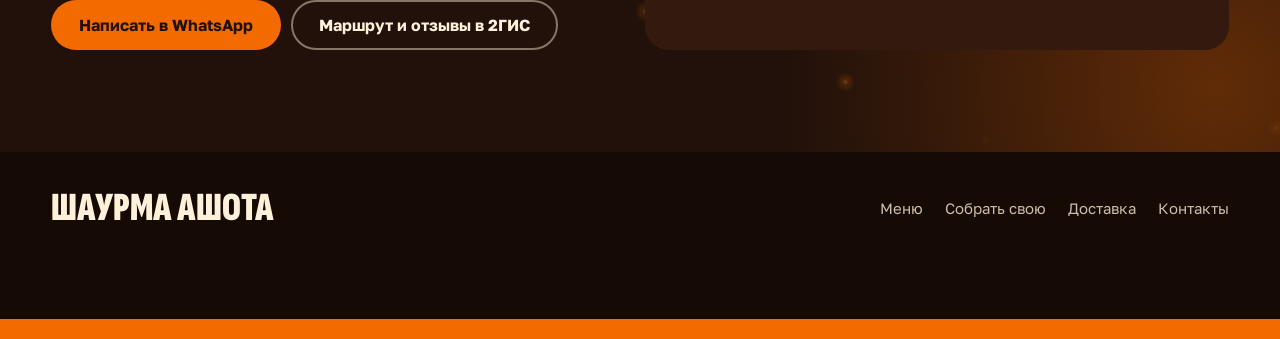
==== commit 3df2b732: "builder card: bigger straightened shawarma overlapping the card Co-Authored-By: Claude Sonnet 5.5 <n" ====
--- a/index.html
+++ b/index.html
@@ -137,7 +137,7 @@
   <div class="build__grid">
     <form class="build__form" id="builder" novalidate></form>
     <aside class="build__card" aria-live="polite">
-      <img class="build__img" src="assets/img/shawarma-450.webp" width="406" height="1000" alt="" loading="lazy">
+      <img class="build__img" src="assets/img/shawarma-card-sm.webp" srcset="assets/img/shawarma-card-sm.webp 388w, assets/img/shawarma-card.webp 777w" sizes="(max-width: 920px) 160px, 240px" width="777" height="1680" alt="" loading="lazy">
       <h3 class="build__name">Ваша шаурма</h3>
       <p class="build__desc" id="buildDesc"></p>
       <div class="build__row">
--- a/css/style.css
+++ b/css/style.css
@@ -256,11 +256,13 @@
 .opt:hover span{border-color:var(--lavash)}
 .opt input:checked + span{background:var(--lavash);border-color:var(--lavash);color:var(--char);font-weight:700}
 .opt input:focus-visible + span{outline:3px solid var(--ember);outline-offset:3px}
-.build__card{position:sticky;top:calc(var(--header-h) + 20px);background:var(--fire);color:var(--char);border-radius:28px;padding:26px 26px 24px;overflow:hidden}
-.build__img{width:112px;float:right;margin:-8px -18px 0 12px;transform:rotate(9deg);filter:drop-shadow(0 12px 14px rgba(90,30,0,.45));shape-outside:polygon(20% 0,100% 0,100% 100%,30% 100%)}
+.build__card{position:sticky;top:calc(var(--header-h) + 20px);background:var(--fire);color:var(--char);border-radius:28px;padding:26px 26px 24px;overflow:visible}
+.build__img{position:absolute;z-index:1;right:-34px;top:-66px;height:480px;width:auto;max-width:none;transform:rotate(4deg);transform-origin:50% 60%;pointer-events:none;animation:cardFloat 8s ease-in-out infinite}
+@keyframes cardFloat{0%,100%{transform:translateY(0) rotate(4deg)}50%{transform:translateY(-10px) rotate(2.4deg)}}
+.build__head{margin-bottom:clamp(64px,7vw,96px)}
 .build__name{font-family:var(--display);font-weight:900;text-transform:uppercase;font-size:52px;line-height:.9;max-width:4.2em}
-.build__desc{margin-top:14px;font-weight:500;line-height:1.45;min-height:7.5em}
-.build__row{clear:both;display:flex;flex-wrap:wrap;align-items:center;justify-content:space-between;gap:12px;margin-top:14px}
+.build__desc{margin-top:14px;font-weight:500;line-height:1.45;min-height:7.5em;max-width:190px}
+.build__row{position:relative;z-index:2;clear:both;display:flex;flex-wrap:wrap;align-items:center;justify-content:space-between;gap:12px;margin-top:14px}
 .build__price{font-family:var(--display);font-weight:900;font-size:60px;line-height:1}
 .build__card .btn--fire{background:var(--char);color:var(--lavash)}
 .build__card .btn--fire:hover{background:#000}
@@ -382,7 +384,10 @@
 }
 @media (max-width:920px){
   .build__grid,.delivery__grid,.contacts__grid{grid-template-columns:1fr}
-  .build__card{position:static}
+  .build__card{position:relative;margin-top:88px}
+  .build__img{height:360px;right:2px;top:-82px}
+  .build__desc{max-width:175px}
+  .build__head{margin-bottom:24px}
   .build__desc{min-height:0}
   .how__steps{grid-template-columns:repeat(2,1fr)}
 }
@@ -536,3 +541,5 @@
 .lite .rv{transition-duration:1s,1.1s}
 .lite .hero__title{text-shadow:none}
 .lite .hero__word{text-shadow:none}
+
+.lite .build__img{animation:none}
